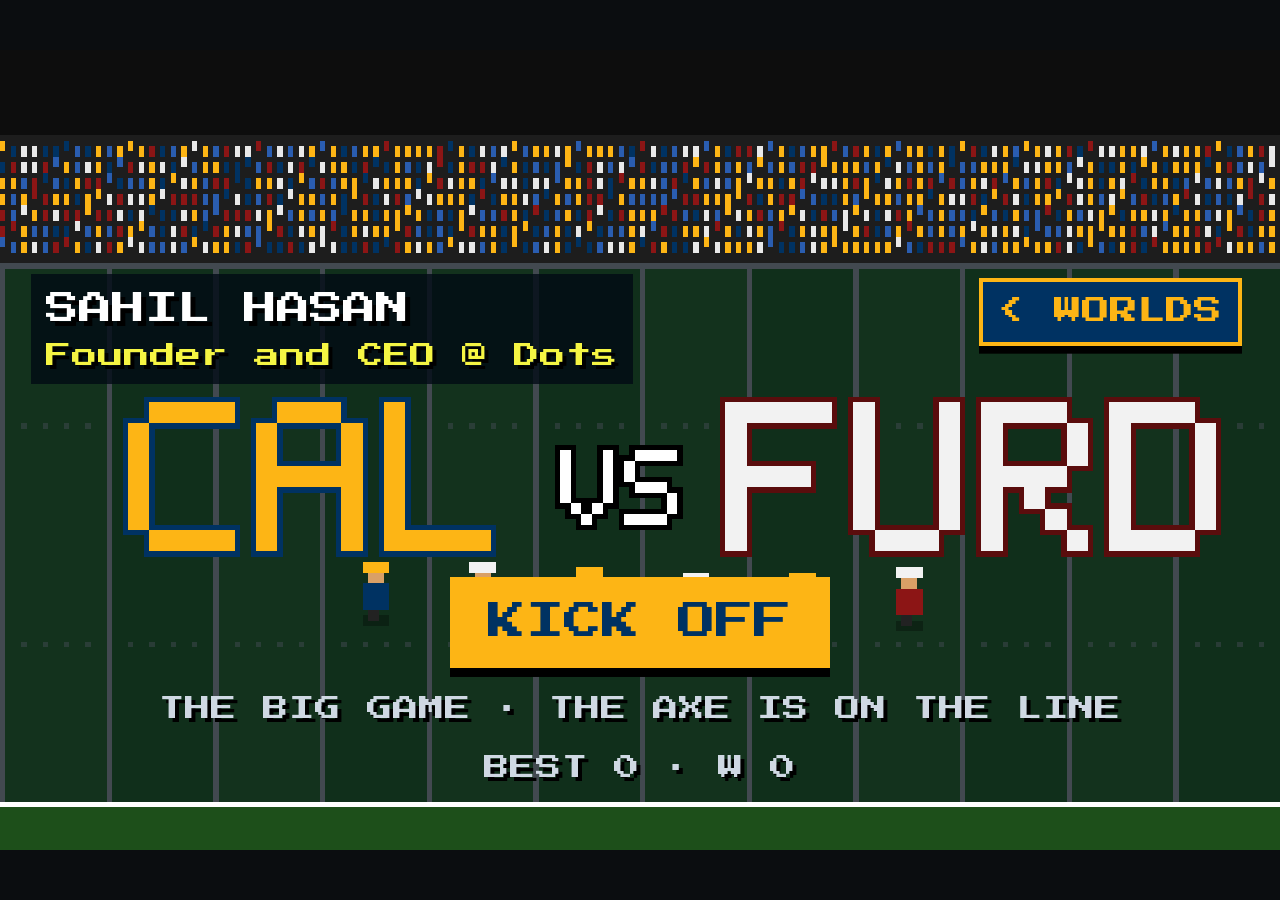
==== cal/index.html @ 3b35bf2f "Cal vs Furd: THE BAND IS ON THE FIELD! Co-Authored-By: Claude Opus 5.5 <noreply@anthropic.com> Claud" ====
<!doctype html>
<html lang="en">
<head>
<meta charset="utf-8">
<meta name="viewport" content="width=device-width,initial-scale=1,viewport-fit=cover">
<title>Cal vs Furd · Sahil Hasan</title>
<meta name="description" content="Cal vs Furd: a four-quarter Big Game with Cal players from 2015 to 2018. By Sahil Hasan, Founder and CEO @ Dots.">
<meta name="theme-color" content="#0b0d10">
<link rel="icon" href="../img/favicon.ico">
<link rel="preconnect" href="https://fonts.googleapis.com">
<link rel="preconnect" href="https://fonts.gstatic.com" crossorigin>
<link rel="stylesheet" href="https://fonts.googleapis.com/css2?family=Press+Start+2P&display=swap">
<link rel="stylesheet" href="../assets/base.css">
<style>
/* ---------- 67 · Cal vs Furd ---------- */
.s67{font-family:'Press Start 2P',ui-monospace,monospace;color:#fff;touch-action:none;cursor:pointer;--tb:#003262;--tf:#FDB515;--rd:#8C1515}
.s67 [hidden]{display:none!important}
.s67 button{font-family:inherit}
.s67 a:focus-visible,.s67 button:focus-visible{outline:.5cqw solid #FDB515!important;outline-offset:.2cqw!important}
.s67 .c67-bug{position:absolute;left:2.5%;right:2.5%;top:2.4%;display:flex;font-size:2.3cqw;line-height:1.4;box-shadow:0 .6cqw 0 rgba(0,0,0,.45);pointer-events:none}
.s67 .c67-bug>div{padding:1cqw 1cqw;white-space:nowrap;display:flex;align-items:center;gap:.8cqw}
.s67 .c67-bug .cal{background:var(--tb);color:var(--tf)}
.s67 .c67-bug .fur{background:var(--rd);color:#fff}
.s67 .c67-bug .clk{background:#000;color:#f5f543}
.s67 .c67-bug .dd{background:#f2f2f2;color:#111;flex:1;justify-content:center;min-width:0;overflow:hidden;font-size:1.75cqw;padding-left:.4cqw!important;padding-right:.4cqw!important}
.s67 .c67-bug .dd.hot{background:#ff5c4d;color:#fff;animation:s67-blink .5s steps(2) 4}
.s67 .c67-bug .mo{background:#000;gap:.35cqw}
.s67 .c67-bug .mo i{display:block;width:1.1cqw;height:1.5cqw;background:#333}
.s67 .c67-bug .mo i.on{background:var(--tf)}
.s67 .c67-bug .mo.fire i.on{background:#ff8a2a;box-shadow:0 0 .8cqw #ffb347}
.s67 .c67-bug .pop{animation:s67-pop .6s ease-out}
@keyframes s67-pop{30%{transform:scale(1.25)}}
@keyframes s67-blink{50%{opacity:.4}}
.s67 .c67-sheet{position:absolute;top:28%;bottom:7%;width:35%;display:grid;grid-template-columns:1fr 1fr;grid-template-rows:auto 1fr 1fr;gap:1cqw;cursor:default}
.s67 .c67-sheet.r{right:1.5%}
.s67 .c67-sheet.l{left:1.5%}
.s67 .c67-hd{grid-column:1/-1;font-size:2.2cqw;line-height:1.5;padding:.6cqw 1cqw;text-align:center;box-shadow:0 .5cqw 0 #000}
.s67 .c67-hd small{display:block;font-size:2cqw;line-height:1.4;opacity:.85}
.s67 .c67-sheet .c67-hd{display:flex;align-items:center;justify-content:space-between;gap:1cqw;text-align:left}
.s67 .c67-sheet .c67-hd span{white-space:nowrap}
.s67 .c67-shuf{font-size:1.6cqw;line-height:1.2;color:var(--tb);background:var(--tf);border:0;padding:.8cqw 1cqw;cursor:pointer;box-shadow:0 .4cqw 0 #000}
.s67 .c67-hd.d .c67-shuf{color:#5a0d0d;background:#f2f2f2}
.s67 .c67-hd.o{background:var(--tb);color:var(--tf)}
.s67 .c67-hd.d{background:var(--rd);color:#fff}
.s67 .c67-pc{display:grid;grid-template-rows:1fr auto auto;justify-items:center;align-items:center;gap:.5cqw;background:rgba(0,26,51,.94);border:.45cqw solid #24507e;color:#fff;padding:.7cqw;cursor:pointer;box-shadow:0 .6cqw 0 #000;min-height:0;min-width:0;transition:transform .1s,border-color .1s}
.s67 .c67-pc:hover,.s67 .c67-pc:focus-visible{border-color:var(--tf);transform:translateY(-.5cqw)}
.s67 .c67-pc canvas{height:100%;max-height:8cqw;max-width:100%;aspect-ratio:40/26;image-rendering:pixelated;display:block;min-height:0}
.s67 .c67-pc b{font-weight:400;font-size:2.5cqw;line-height:1.2}
.s67 .c67-pc.run b{color:var(--tf)}
.s67 .c67-pc.pass b{color:#9fd3ff}
.s67 .c67-pc.def b{color:#ffb4ab}
.s67 .c67-ban{position:absolute;left:0;right:0;top:24%;text-align:center;pointer-events:none;display:grid;gap:1.2cqw;justify-items:center}
.s67 .c67-vs{display:flex;align-items:center;gap:1.6cqw;font-size:2.4cqw}
.s67 .c67-chip{display:inline-flex;align-items:center;gap:1cqw;line-height:1;padding:.7cqw 1.2cqw .7cqw .7cqw;box-shadow:0 .6cqw 0 #000}
.s67 .c67-chip canvas{width:10cqw;height:6.5cqw;image-rendering:pixelated;display:block}
.s67 .c67-chip.c{background:var(--tb);color:var(--tf)}
.s67 .c67-chip.f{background:var(--rd);color:#fff}
.s67 .c67-ban strong{font-weight:400;font-size:6.2cqw;line-height:1.25;color:var(--tf);text-shadow:.6cqw .6cqw 0 var(--tb),1.2cqw 1.2cqw 0 #000}
.s67 .c67-ban strong.bad{color:#ff6b5e;text-shadow:.6cqw .6cqw 0 #3a0000,1.2cqw 1.2cqw 0 #000}
.s67 .c67-ban strong.meh{color:#fff;text-shadow:.6cqw .6cqw 0 #333,1.2cqw 1.2cqw 0 #000}
.s67 .c67-ban small{font-size:2.3cqw;line-height:1.7;color:#fff;text-shadow:.35cqw .35cqw 0 #000}
.s67 .c67-ban.big strong{font-size:7cqw;animation:s67-zoom .45s cubic-bezier(.2,1.6,.4,1) both}
@keyframes s67-zoom{from{transform:scale(.3);opacity:0}}
.s67 .c67-cue{position:absolute;left:0;right:0;bottom:8.5%;text-align:center;pointer-events:none}
.s67 .c67-cue span{display:inline-block;font-size:2.6cqw;line-height:1.4;color:var(--tf);background:rgba(0,0,0,.72);padding:.7cqw 1.4cqw;animation:s67-pulse .5s steps(2) infinite}
@keyframes s67-pulse{50%{opacity:.45}}
.s67 .c67-tick{position:absolute;left:0;right:0;bottom:0;height:5.4%;display:flex;align-items:center;gap:1.2cqw;padding:0 1.6cqw;background:#000;font-size:2cqw;line-height:1;color:#f5f543;white-space:nowrap;overflow:hidden;pointer-events:none}
.s67 .c67-tick b{font-weight:400;color:#fff;background:var(--tb);padding:.35cqw .7cqw}
.s67 .c67-tick b.f{background:var(--rd)}
.s67 .c67-rpl{position:absolute;right:2.5%;bottom:8.5%;font-size:2.2cqw;line-height:1.3;color:#fff;background:#c0392b;border:0;padding:1.1cqw 1.5cqw;box-shadow:0 .6cqw 0 #000;cursor:pointer}
.s67 .c67-sel{position:absolute;inset:0;cursor:default}
.s67 .c67-who{position:absolute;left:2.4cqw;top:28%;line-height:1.6;background:rgba(0,10,20,.78);padding:.6cqw 1.2cqw}
.s67 .c67-who b{display:block;font-weight:400;font-size:2.6cqw;text-shadow:.4cqw .4cqw 0 #000}
.s67 .c67-who span{font-size:2cqw;color:#f5f543;text-shadow:.3cqw .3cqw 0 #000}
.s67 .c67-wld{position:absolute;right:3cqw;top:28.5%;font-size:2.2cqw;line-height:1.4;color:var(--tf);background:var(--tb);border:0;outline:.35cqw solid var(--tf);outline-offset:-.35cqw;padding:1.1cqw 1.5cqw;box-shadow:0 .6cqw 0 #000;cursor:pointer}
.s67 .c67-mid{position:absolute;left:0;right:0;bottom:8%;display:grid;justify-items:center;gap:1.8cqw}
.s67 .c67-go{font-size:3cqw;line-height:1.3;color:var(--tb);background:var(--tf);border:0;padding:1.6cqw 3cqw;cursor:pointer;box-shadow:0 .7cqw 0 #000}
.s67 .c67-mid small{font-size:2cqw;color:#cfd8e3;text-shadow:.3cqw .3cqw 0 #000}
.s67 .c67-end{position:absolute;inset:0;display:grid;place-items:end center;padding-bottom:2.2cqw;background:linear-gradient(rgba(0,10,20,0) 0,rgba(0,10,20,0) 26%,rgba(0,10,20,.8) 32%);cursor:default}
.s67 .c67-box{width:88%;background:#001a33;border:.5cqw solid var(--tf);box-shadow:1cqw 1cqw 0 #000;padding:1.8cqw 2.2cqw;text-align:center;display:grid;gap:1cqw}
.s67 .c67-top{display:flex;align-items:center;justify-content:center;gap:2.4cqw}
.s67 .c67-res{font-size:5.4cqw;line-height:1.1;color:var(--tf);text-shadow:.5cqw .5cqw 0 #000}
.s67 .c67-res.l{color:#ff6b5e}
.s67 .c67-box h3{margin:0;font-weight:400;font-size:3.4cqw;line-height:1.3;color:#fff;text-shadow:.5cqw .5cqw 0 #000}
.s67 .c67-bx{border-collapse:collapse;margin:0 auto;font-size:2cqw;line-height:1.4}
.s67 .c67-bx th{font-weight:400;color:#9fb3c8;padding:0 1.2cqw}
.s67 .c67-bx td{padding:0 1.2cqw;color:#fff;font-variant-numeric:tabular-nums}
.s67 .c67-bx td:first-child{color:var(--tf);text-align:left}
.s67 .c67-bx tr:last-child td:first-child{color:#ff9b90}
.s67 .c67-dr{display:flex;flex-wrap:wrap;gap:.8cqw;justify-content:center;align-items:center;font-size:2cqw;line-height:1}
.s67 .c67-dr span{color:#9fb3c8;margin-right:.6cqw}
.s67 .c67-dr i{font-style:normal;background:#2a3b4f;color:#fff;padding:.6cqw .8cqw}
.s67 .c67-dr i.td{background:var(--tf);color:var(--tb)}
.s67 .c67-dr i.to{background:#8C1515}
.s67 .c67-box p{margin:0;font-size:2cqw;line-height:1.6;color:#ddd}
.s67 .c67-box p em{font-style:normal;color:var(--tf)}
.s67 .c67-btns{display:flex;gap:1.3cqw;justify-content:center;flex-wrap:wrap}
.s67 .c67-btns button,.s67 .c67-btns a{font-size:1.9cqw;color:var(--tb);background:var(--tf);border:0;padding:1.1cqw 1.4cqw;cursor:pointer;box-shadow:0 .6cqw 0 #000;text-decoration:none}
.s67 .c67-btns .li{background:#0a66c2;color:#fff}
.s67 .c67-btns .alt{background:#f2f2f2;color:#111}
@container (max-width:520px){.s67 .c67-bug{font-size:2.45cqw}.s67 .c67-bug .dd{font-size:1.65cqw}.s67 .c67-pc b{font-size:2.7cqw}.s67 .c67-hd{font-size:2.4cqw}.s67 .c67-tick{font-size:2.1cqw}}
@media (prefers-reduced-motion:reduce){.s67 .c67-ban.big strong,.s67 .c67-cue span,.s67 .c67-bug .dd.hot{animation:none}.s67 .c67-pc{transition:none}}
.s67 .c67-ch{position:absolute;right:1.5%;top:28%;width:35%;display:grid;gap:1cqw;cursor:default}
.s67 .c67-ch .c67-hd{margin-bottom:.4cqw}
.s67 .c67-ch button{font-size:2.3cqw;line-height:1.3;color:#fff;background:rgba(0,26,51,.94);border:.45cqw solid #24507e;padding:1.5cqw 1.2cqw;cursor:pointer;box-shadow:0 .6cqw 0 #000;display:flex;justify-content:space-between;align-items:center;gap:1cqw;text-align:left}
.s67 .c67-ch button:hover,.s67 .c67-ch button:focus-visible{border-color:var(--tf)}
.s67 .c67-ch button small{font-size:1.7cqw;color:#9fd3ff;white-space:nowrap}
.s67 .c67-pc small{font-size:1.5cqw;line-height:1.2;color:#cfd8e3}
.s67 .c67-dr i.fg{background:#2a6b3a}
.s67 .c67-box p.axe{font-size:2.3cqw;color:var(--tf)}
.s67 .c67-sr{position:absolute;width:1px;height:1px;overflow:hidden;clip:rect(0 0 0 0);white-space:nowrap}
</style>
</head>
<body>
<main class="stage">
  <div class="screen s67" id="c67-scr" tabindex="0" aria-label="Cal versus Furd, the Big Game. You and the Furd each pick a play in secret, then it runs on the field. Juke, throw, jump the route or mash for a sack. Trail late and the last kickoff becomes The Play.">
    <h1 class="c67-sr">Cal vs Furd, by Sahil Hasan</h1>
    <canvas class="px" width="240" height="150"></canvas>
    <div class="c67-bug" id="c67-bug" hidden><div class="cal" id="c67-cal">CAL 0</div><div class="fur" id="c67-fur">FURD 0</div><div class="clk" id="c67-clk">Q1 1:30</div><div class="dd" id="c67-dd">1ST &amp; 10</div><div class="mo" id="c67-mo"><i></i><i></i><i></i><i></i><i></i></div></div>
    <div class="c67-sheet r" id="c67-sheet" hidden><div class="c67-hd o" id="c67-hd">CAL BALL</div></div>
    <div class="c67-ch" id="c67-ch" hidden></div>
    <div class="c67-ban" id="c67-ban" hidden></div>
    <div class="c67-cue" id="c67-cue" hidden><span id="c67-cuet">TAP!</span></div>
    <button type="button" class="c67-rpl" id="c67-rpl" hidden>REPLAY</button>
    <div class="c67-tick" id="c67-tick" hidden></div>
    <div class="c67-sel" id="c67-sel">
      <div class="c67-who"><b>SAHIL HASAN</b><span>Founder and CEO @ Dots</span></div>
      <button type="button" class="c67-wld" id="c67-wld">&lt; WORLDS</button>
      <div class="c67-mid"><button type="button" class="c67-go" id="c67-go">KICK OFF</button><small>THE BIG GAME &middot; THE AXE IS ON THE LINE</small><small>BEST <span id="c67-sb">0</span> &middot; W <span id="c67-sw">0</span><span id="c67-p82s"></span></small></div>
    </div>
    <div class="c67-end" id="c67-end" hidden></div>
  </div>
</main>
<p class="rotate-hint">Turn your phone sideways for a bigger view</p>
<script src="../assets/shared.js"></script>
<script>
(()=>{
  const el=document.getElementById('c67-scr');if(!el)return;markVisited('cal');
  const c=el.querySelector('canvas.px'),x=c.getContext('2d'),$=id=>document.getElementById('c67-'+id);
  const W=240,H=150,FT=40,FB=141,MID=90,WW=480,GL=40,GR=440,MIDX=240,R=Math.random,ORD=['1ST','2ND','3RD','4TH'];
  const cl=(v,a,b)=>Math.max(a,Math.min(b,v));
  const bugEl=$('bug'),chEl=$('ch'),sheet=$('sheet'),hd=$('hd'),ban=$('ban'),cue=$('cue'),cuet=$('cuet'),selEl=$('sel'),endEl=$('end'),ddEl=$('dd'),moEl=$('mo'),tickEl=$('tick'),rplB=$('rpl');
  const CAL=['#003262','#FDB515'],FUR=['#8C1515','#f2f2f2'];
  const GLY={A:['.###.','#...#','#...#','#####','#...#','#...#','#...#'],B:['####.','#...#','#...#','####.','#...#','#...#','####.'],C:['.####','#....','#....','#....','#....','#....','.####'],
    D:['####.','#...#','#...#','#...#','#...#','#...#','####.'],E:['#####','#....','#....','####.','#....','#....','#####'],F:['#####','#....','#....','####.','#....','#....','#....'],
    G:['.####','#....','#....','#.###','#...#','#...#','.###.'],L:['#....','#....','#....','#....','#....','#....','#####'],N:['#...#','##..#','#.#.#','#..##','#...#','#...#','#...#'],
    O:['.###.','#...#','#...#','#...#','#...#','#...#','.###.'],P:['####.','#...#','#...#','####.','#....','#....','#....'],R:['####.','#...#','#...#','####.','#.#..','#..#.','#...#'],
    S:['.####','#....','#....','.###.','....#','....#','####.'],T:['#####','..#..','..#..','..#..','..#..','..#..','..#..'],U:['#...#','#...#','#...#','#...#','#...#','#...#','.###.'],
    V:['#...#','#...#','#...#','#...#','#...#','.#.#.','..#..'],Y:['#...#','#...#','.#.#.','..#..','..#..','..#..','..#..'],I:['#####','..#..','..#..','..#..','..#..','..#..','#####'],X:['#...#','#...#','.#.#.','..#..','.#.#.','#...#','#...#'],H:['#...#','#...#','#...#','#####','#...#','#...#','#...#'],
    W:['#...#','#...#','#...#','#.#.#','#.#.#','##.##','#...#'],M:['#...#','##.##','#.#.#','#.#.#','#...#','#...#','#...#'],K:['#...#','#..#.','#.#..','##...','#.#..','#..#.','#...#'],
    J:['..###','...#.','...#.','...#.','...#.','#..#.','.##..'],Q:['.###.','#...#','#...#','#...#','#.#.#','#..#.','.##.#'],Z:['#####','....#','...#.','..#..','.#...','#....','#####'],
    '.':['.','.','.','.','.','.','#'],'!':['..#..','..#..','..#..','..#..','..#..','.....','..#..'],'?':['.###.','#...#','....#','...#.','..#..','.....','..#..'],' ':['...','...','...','...','...','...','...']};
  function word(ctx,str,cx,cy,s,fill,out,vert){const n=str.length,gw=5*s,gh=7*s,gap=s;const tw=vert?gw:n*gw+(n-1)*gap,th=vert?n*gh+(n-1)*gap*2:gh,x0=Math.round(cx-tw/2),y0=Math.round(cy-th/2);
    const each=fn=>{for(let k=0;k<n;k++){const g=GLY[str[k]];if(!g||str[k]===' ')continue;const ox=vert?x0:x0+k*(gw+gap),oy=vert?y0+k*(gh+gap*2):y0;for(let r=0;r<7;r++)for(let q=0;q<5;q++)if(g[r][q]==='#')fn(ox+q*s,oy+r*s)}};
    if(out){ctx.fillStyle=out;each((a,b)=>ctx.fillRect(a-1,b-1,s+2,s+2))}ctx.fillStyle=fill;each((a,b)=>ctx.fillRect(a,b,s,s))}
  /* ---------- playbook ---------- */
  const OFF=[{n:'DIVE',f:'DIVE',run:1,ln:[[6,13,34,13]]},{n:'TOSS',f:'TOSS',run:1,ln:[[6,15,14,22],[14,22,34,22]]},{n:'DRAW',f:'DRAW',run:1,ln:[[6,13,2,13],[2,13,12,12],[12,12,32,10]]},
    {n:'SLANT',f:'SLANT',run:0,ln:[[8,4,13,4],[13,4,28,11],[8,22,13,22],[13,22,28,15]]},{n:'MESH',f:'MESH',run:0,ln:[[8,4,14,6],[14,6,28,19],[8,20,14,18],[14,18,28,7]]},
    {n:'BOMB',f:'PA BOMB',run:0,ln:[[8,4,38,4],[8,22,24,22],[24,22,38,14]]}];
  const DEF=[{n:'BOX',xs:[[12,9],[12,13],[12,17],[15,11],[15,15]],ln:[]},{n:'EDGE',xs:[[12,3],[12,13],[12,23]],ln:[[11,3,7,8],[11,23,7,18]]},
    {n:'ZONE',xs:[[22,6],[22,20],[32,13]],bx:[[18,2,9,8],[18,16,9,8],[28,8,9,10]],ln:[]},{n:'BLITZ',xs:[[13,7],[13,19],[17,13]],ln:[[12,8,6,12],[12,18,6,14],[16,13,7,13]]},
    {n:'MAN',xs:[[11,4],[11,22],[16,10],[16,16]],ln:[[10,4,8,4],[10,22,8,22]]},{n:'SPY',xs:[[17,13],[31,13]],bx:[[14,10,6,6]],ln:[[16,13,10,13]]}];
  /* offense play (row) vs defense call (col): +1 the play beats it, -1 the call reads it */
  const MX=[[-1,1,0,0,1,0],[1,-1,0,-1,0,1],[-1,0,1,1,0,-1],[1,0,-1,1,0,0],[0,1,-1,0,1,0],[1,0,0,-1,-1,-1]];
  function card(cv,p,col,bg,def){const q=cv.getContext('2d');q.fillStyle=bg;q.fillRect(0,0,40,26);q.fillStyle='rgba(255,255,255,.3)';for(let j=0;j<26;j+=2)q.fillRect(9,j,1,1);
    const px=(a,b,k)=>{q.fillStyle=k;q.fillRect(a,b,1,1)};const ln=(a,b,c2,d,k)=>{const n=Math.max(Math.abs(c2-a),Math.abs(d-b))||1;for(let i=0;i<=n;i++)px(Math.round(a+(c2-a)*i/n),Math.round(b+(d-b)*i/n),k)};
    [[6,13],[6,4],[6,22]].forEach(([a,b])=>{q.fillStyle=def?'rgba(255,255,255,.55)':'#fff';q.fillRect(a-1,b-1,3,3);q.fillStyle=bg;q.fillRect(a,b,1,1)});
    (p.bx||[]).forEach(([a,b,w,h])=>{q.strokeStyle=col;q.lineWidth=1;q.strokeRect(a+.5,b+.5,w,h)});
    (p.xs||[]).forEach(([a,b])=>{px(a-1,b-1,col);px(a+1,b-1,col);px(a,b,col);px(a-1,b+1,col);px(a+1,b+1,col)});
    const L=p.ln||[];L.forEach(([a,b,c2,d])=>{ln(a,b,c2,d,col);if(L.some(([e,f])=>e===c2&&f===d))return;const dx=Math.sign(c2-a),dy=Math.sign(d-b);
      if(dx&&!dy){px(c2-dx,d-1,col);px(c2-dx,d+1,col)}else if(!dx){px(c2-1,d-dy,col);px(c2+1,d-dy,col)}else{px(c2-dx,d,col);px(c2,d-dy,col)}})}
  /* ---------- units ---------- */
  const RT={cal:{QB:78,RB:80,WR:84,TE:74,OL:74,DL:74,LB:76,CB:75,S:77},fur:{QB:83,RB:82,WR:84,TE:80,OL:83,DL:79,LB:77,CB:79,S:76}};
  /* Cal players from 2015 to 2018: name and rating */
  const LEG={o:{QB:['GOFF',84],RB:['LAIRD',82],X:['HANSEN',85],Z:['LAWLER',83]},d:{L1:['WEAVER',84],L2:['KUNASZYK',82],S:['DAVIS',82],C1:['BYNUM',82]}};
  const FEAT_O=['LAIRD','LAIRD','LAIRD','HANSEN','LAWLER','GOFF'],FEAT_D=['WEAVER','KUNASZYK','DAVIS','KUNASZYK','BYNUM','WEAVER'];
  const SPD={QB:33,RB:43,WR:46,TE:37,OL:24,DL:29,LB:39,CB:45,S:42};
  const OKEYS=['QB','RB','LT','C','RT','TE','X','Z'],DKEYS=['D1','D2','D3','L1','L2','C1','C2','S'];
  const OROLE={QB:'QB',RB:'RB',LT:'OL',C:'OL',RT:'OL',TE:'TE',X:'WR',Z:'WR'},DROLE={D1:'DL',D2:'DL',D3:'DL',L1:'LB',L2:'LB',C1:'CB',C2:'CB',S:'S'};
  /* ---------- card stunts ---------- */
  function txtGrid(s){const rows=Array.from({length:7},()=>[]);[...s].forEach((ch,i)=>{const g=GLY[ch];g.forEach((row,r)=>{for(const q of row)rows[r].push(q==='#'?1:0);if(i<s.length-1)rows[r].push(0)})});return rows}
  function hcat(a,b,gap){const h=Math.max(a.length,b.length),pa=(h-a.length)>>1,pb=(h-b.length)>>1,wa=a[0].length,wb=b[0].length,out=[];
    for(let r=0;r<h;r++){out.push([...(a[r-pa]||Array(wa).fill(0)),...Array(gap).fill(0),...(b[r-pb]||Array(wb).fill(0))])}return out}
  const BEAR=['##........##','###......###','.##########.','############','###.####.###','############','####wwww####','###ww..ww###','.##wwwwww##.','..########..','....####....'].map(r=>[...r].map(ch=>ch==='#'?1:ch==='w'?2:0));
  /* the oski.tv wordmark: white OSKI, gold TV, a lean and the navy speed slice */
  const OSKITV=['..wwww...wwwww.ww..ww.ww.gggggg.gg..gg','.wwwwww.wwwwww.ww.ww..ww.gggggg.gg..gg','.ww..ww.ww.....wwww...ww...gg...gg..gg','.ww..ww.wwwww..www....ww...gg...gg..gg','......................................','ww..ww..wwwww.www....ww...gg...gg..gg.','ww..ww.....ww.wwww...ww...gg....gggg..','wwwwww.wwwwww.ww.ww..ww...gg....gggg..','.wwww..wwwww..ww..ww.ww...gg.....gg...'].map(r=>[...r].map(ch=>ch==='w'?1:ch==='g'?2:0));
  const DOTSG=(()=>{const n=11,s=4,cv=document.createElement('canvas');cv.width=cv.height=n*s;const q=cv.getContext('2d');q.scale(n*s/190,n*s/188);q.fill(MARKP);
    const d=q.getImageData(0,0,n*s,n*s).data,g=[];for(let r=0;r<n;r++){g.push([]);for(let k=0;k<n;k++){let a=0;for(let yy=0;yy<s;yy++)for(let xx=0;xx<s;xx++)a+=d[((r*s+yy)*n*s+(k*s+xx))*4+3];g[r].push(a/(s*s)>100?1:0)}}return g})();
  const SN=88,SX0=(W-SN*2)>>1,SY0=18;
  let stuntS=null,dotsUsed=false,lastIdle='',idleT=0,idleNext=5+R()*3;
  function stunt(kind){let g=null,fn=null,pal={bg:'#003262',c1:'#FDB515',c2:'#ffffff'},dur=3.4;
    if(kind==='BEAR')g=hcat(BEAR,txtGrid('CAL'),3);
    else if(kind==='DOTS'){g=DOTSG;pal={bg:'#212121',c1:Y,c2:Y}}
    else if(kind==='BAND'){const tg=txtGrid('THE BAND IS ON THE FIELD!'),tw=tg[0].length;dur=6.6;fn=(r,k,T)=>{const gj=k-Math.floor(SN-(T-.3)*42),gi=r-2;return gi>=0&&gi<7&&gj>=0&&gj<tw&&tg[gi][gj]?'#FDB515':'#003262'}}
    else if(kind==='OSKI.TV'){g=OSKITV;pal={bg:'#0c1626',c1:'#ffffff',c2:'#FDB515'}}
    else if(kind==='WAVE'){dur=4.4;fn=(r,k,T)=>{const wp=(T-.25)/(dur-.9)*(SN+20)-10,dd=k-wp+Math.abs(r-5)*.6;return Math.abs(dd)<2.6?(Math.abs(dd)<1.2?'#ffffff':'#FDB515'):'#003262'}}
    else if(kind==='CHECK'){dur=4;fn=(r,k,T)=>{const d=Math.hypot((k-SN/2)/2,r-5),v=((k>>1)+(r>>1)+Math.floor(d*.55-T*4))&1;return v?'#FDB515':'#003262'}}
    else g=txtGrid(kind);
    stuntS={g,fn,pal,t:0,dur};idleT=0}
  function drawStunt(dt){const s=stuntS;if(!s)return;s.t+=dt;const T=s.t,dur=s.dur;if(T>dur+.9){stuntS=null;return}
    const g=s.g,gh=g?g.length:0,gw=g?g[0].length:0,ox=(SN-gw)>>1,oy=(11-gh)>>1;
    for(let r=0;r<11;r++)for(let k=0;k<SN;k++){const ts=k*.011+r*.008,te=dur-.75+k*.006+r*.004;if(T<ts||T>te+.12)continue;
      let col;if(s.fn)col=s.fn(r,k,T);else{const gi=r-oy,gj=k-ox,v=(gi>=0&&gi<gh&&gj>=0&&gj<gw)?g[gi][gj]:0;col=v===1?s.pal.c1:v===2?s.pal.c2:s.pal.bg}
      let hh=2;if(T<ts+.12)hh=Math.abs(1-2*(T-ts)/.12)*2;else if(T>te)hh=Math.abs(1-2*(T-te)/.12)*2;
      x.fillStyle=(T<ts+.06||T>te+.06)?'#f2f2f2':col;x.fillRect(SX0+k*2,SY0+r*2+(2-hh)/2,2,Math.max(.5,hh))}}
  /* idle stunts: the student section keeps busy when nobody is touching anything */
  const IDLE=[['CAL',3],['GO BEARS',3],['GEAUX BEARS',2],['BEAR',2],['WAVE',2],['CHECK',2],['FIAT LUX',1.5],['OSKI.TV',2],['DOTS',.35]];
  function idleStunt(){const tot=IDLE.reduce((a,b)=>a+b[1],0);let k='CAL';for(let n=0;n<6;n++){let r=R()*tot;for(const[nm,w]of IDLE){r-=w;if(r<=0){k=nm;break}}if(k!==lastIdle)break}lastIdle=k;stunt(k)}
  /* ---------- stadium ---------- */
  let crowd=[];(()=>{const r=rng(73),cc=['#003262','#FDB515','#FDB515','#e9e9e9','#8C1515','#2a5db0'];for(let i=0;i<WW;i+=2)for(let j=0;j<7;j++)crowd.push([i,18+j*3,cc[(r()*cc.length)|0]])})();
  function guy(px,py,col,ball,t,run,down){px=Math.round(px);py=Math.round(py);if(px<-6||px>W+6)return;x.fillStyle='rgba(0,0,0,.3)';x.fillRect(px-2,py+3,5,2);
    if(down){x.fillStyle=col[0];x.fillRect(px-3,py,6,3);x.fillStyle=col[1];x.fillRect(px+3,py,2,2);return}
    const f=run&&(((t*8)|0)%2);x.fillStyle='#222';x.fillRect(px-2+(f?1:0),py+2,1,2);x.fillRect(px+1-(f?1:0),py+2,1,2);
    x.fillStyle=col[0];x.fillRect(px-2,py-3,5,5);x.fillStyle='#d9a066';x.fillRect(px-1,py-6,3,3);x.fillStyle=col[1];x.fillRect(px-2,py-7,5,2);if(ball){x.fillStyle='#8a4b1f';x.fillRect(px+2,py-2,2,2)}}
  const wx=yd=>GL+yd*4;
  function field(t,dt){x.fillStyle='#0d0d0d';x.fillRect(0,0,W,H);x.fillStyle='#1d1d1d';x.fillRect(0,16,W,FT-16);
    const off=cam*.6;for(let i=0;i<crowd.length;i++){const[cx,cy,cc]=crowd[i],sx=cx-off;if(sx<-2||sx>W)continue;const j=party>0?(((t*12+i)|0)%2?-2:0):(!RM&&((t*4.5+i)%6<1)?-1:0);x.fillStyle=cc;x.fillRect(sx|0,cy+j,1,2)}
    drawStunt(dt);
    for(let i=0;i<20;i++){const sx=GL+i*20-cam;if(sx>W||sx+20<0)continue;x.fillStyle=i%2?'#3f9b34':'#48a83c';x.fillRect(sx,FT,20,FB-FT)}
    let sx=-cam;if(sx+40>0){x.fillStyle='#003262';x.fillRect(sx,FT,40,FB-FT);word(x,'CAL',sx+20,(FT+FB)/2,2,'#FDB515','#001a33',true)}
    sx=GR-cam;if(sx<W){x.fillStyle='#8C1515';x.fillRect(sx,FT,40,FB-FT);word(x,'FURD',sx+20,(FT+FB)/2,2,'#f2f2f2','#3a0808',true)}
    for(const gx of [GL-37,GR+37]){const s3=(gx-cam)|0;if(s3<-2||s3>W+2)continue;x.fillStyle='#f5f543';x.fillRect(s3,MID-9,1,19);x.fillRect(s3-1,MID-10,3,2);x.fillRect(s3-1,MID+8,3,2)}
    if(G&&G.poss==='cal'&&G.los>=80){x.fillStyle=`rgba(253,181,21,${.1+.06*Math.sin(t*5)})`;const a=wx(80)-cam;x.fillRect(a,FT,GR-cam-a,FB-FT)}
    x.fillStyle='#fff';for(let k=0;k<=20;k++){const s2=GL+k*20-cam;if(s2>=-1&&s2<=W)x.fillRect(s2|0,FT,1,FB-FT)}x.fillRect(0,FT,W,1);x.fillRect(0,FB,W,1);
    for(let k=1;k<100;k++){if(k%5===0)continue;const s2=GL+k*4-cam;if(s2<0||s2>W)continue;x.fillStyle='rgba(255,255,255,.5)';x.fillRect(s2|0,FT+30,1,1);x.fillRect(s2|0,FB-30,1,1)}
    const mx=MIDX-cam;if(mode!=='splash'&&!(S&&S.ph==='half')&&mx>-45&&mx<W+45)word(x,'CAL',mx,(FT+FB)/2,3,'#FDB515','#003262');x.fillStyle='#1d4f1a';x.fillRect(0,FB+1,W,H-FB)}
  const fmt=s=>`${Math.floor(Math.max(0,s)/60)}:${String(Math.max(0,Math.floor(s%60))).padStart(2,'0')}`;
  const yardText=y=>{y=Math.round(y);return y===50?'50':y<50?'CAL '+Math.max(1,y):'FURD '+Math.max(1,100-y)};
  let best=+store.get('shasan.cal.best',0)||0,wins=+store.get('shasan.cal.w',0)||0;$('sb').textContent=best;$('sw').textContent=wins;
  const toWorlds=()=>{location.href='../'};
  let mode='splash',G=null,S=null,cam=MIDX-W*.5,conf=[],party=0,shake=0;
  /* ---------- sim helpers ---------- */
  const X=u=>S.L+u*S.dir,U=p=>(p.x-S.L)*S.dir,dist=(a,b)=>Math.hypot(a.x-b.x,a.y-b.y);
  const holder=()=>S.ball.st==='held'?S.ball.h:null;
  const fire=()=>G&&G.mo>=5;
  function moveTo(o,tx,ty,sp,dt){if(dt<=0)return;const dx=tx-o.x,dy=ty-o.y,d=Math.hypot(dx,dy);if(d<.01)return;const s=Math.min(d,sp*dt);o.x+=dx/d*s;o.y+=dy/d*s;o.vx=dx/d*s/dt;o.vy=dy/d*s/dt}
  function ev(k,p){S.ev.push({k,p});if(p&&p.nm&&(k==='catch'||k==='laird'||k==='strip'))S.np={o:p,t:0}}
  function mk(side,team,k,u,v){const role=side==='o'?OROLE[k]:DROLE[k],lg=team==='cal'?LEG[side][k]:null,r=(lg?lg[1]:RT[team][role])+(team==='fur'&&G?Math.min(12,Math.max(0,G.cal-G.fur)*.8):0);return{side,team,k,role,nm:lg?lg[0]:null,x:X(u),y:v,fx:X(u),fy:v,rat:r,spd:SPD[role]*(.82+r/420),vx:0,vy:0,down:0,miss:0,eng:null,rec:0,ri:0,brk:0,burst:0,stum:0,hold:0,jk:0,tr:[],tg:null}}
  function oForm(p){const f={QB:[-8,MID],RB:[-16,MID],LT:[-2,MID-8],C:[-2,MID],RT:[-2,MID+8],TE:[-2,MID+16],X:[-2,FT+12],Z:[-2,FB-12]};
    if(p===0)f.RB=[-18,MID];if(p===1)f.RB=[-14,MID+9];if(p===2)f.RB=[-9,MID-12];if(p===3){f.X=[-2,FT+20];f.Z=[-2,FB-20]}if(p===4)f.TE=[-2,MID+30];if(p===5){f.RB=[-20,MID];f.X=[-2,FT+8]}return f}
  function dForm(c,xv,zv){const b={D1:[3,MID-8],D2:[3,MID],D3:[3,MID+8],L1:[15,MID-11],L2:[15,MID+11],C1:[11,xv],C2:[11,zv],S:[42,MID]};
    if(c===0)Object.assign(b,{L1:[8,MID-6],L2:[8,MID+6],C1:[10,xv],C2:[10,zv],S:[22,MID+4]});
    if(c===1)Object.assign(b,{D1:[3,MID-15],D3:[3,MID+17],L1:[14,MID-7],L2:[14,MID+7],C1:[8,xv],C2:[8,zv],S:[40,MID]});
    if(c===2)Object.assign(b,{L1:[17,MID-13],L2:[17,MID+13],C1:[22,xv+4],C2:[22,zv-4],S:[48,MID]});
    if(c===3)Object.assign(b,{D1:[3,MID-11],D3:[3,MID+11],L1:[5,MID-4],L2:[5,MID+4],C1:[5,xv],C2:[5,zv],S:[30,MID]});
    if(c===4)Object.assign(b,{L1:[12,MID-10],L2:[12,MID+12],C1:[4,xv],C2:[4,zv],S:[44,MID]});
    if(c===5)Object.assign(b,{L1:[12,MID],L2:[18,MID+10],C1:[15,xv],C2:[15,zv],S:[50,MID]});return b}
  function dJob(c,k){const deepT=[50,FT+20],deepB=[50,FB-20],deepM=[56,MID];
    if(k[0]==='D')return c===1&&k!=='D2'?{j:'contain'}:{j:'rush'};
    if(k==='C1')return c===2||c===5?{j:'zone',z:deepT}:{j:'man',t:'X'};
    if(k==='C2')return c===2||c===5?{j:'zone',z:deepB}:{j:'man',t:'Z'};
    if(k==='S')return c===0?{j:'fill',t:'TE'}:c===3?{j:'man',t:'TE'}:{j:'zone',z:deepM};
    if(c===0||c===1)return{j:'fill',t:k==='L1'?'RB':'TE'};if(c===2)return{j:'zone',z:k==='L1'?[18,MID-16]:[18,MID+16]};if(c===3)return{j:'rush'};
    if(c===4)return{j:'man',t:k==='L1'?'TE':'RB'};return k==='L1'?{j:'spy'}:{j:'zone',z:[18,MID+8]}}
  function routes(p){const xv=S.O.X.y,zv=S.O.Z.y,te=S.O.TE.y,r={};
    if(p<=2){r.X='stalk';r.Z='stalk'}
    if(p===3){r.X=[[5,xv],[30,xv+24],[95,xv+46]];r.Z=[[5,zv],[30,zv-24],[95,zv-46]];r.TE=[[4,te+6],[10,FB-16],[36,FB-10]];r.RB=[[-6,MID-16],[4,MID-32],[24,MID-36]]}
    if(p===4){r.X=[[10,xv+2],[18,xv+14],[20,FB-20]];r.TE=[[8,te-4],[14,te-16],[16,FT+18]];r.Z=[[40,zv],[64,zv+6],[110,zv+4]];r.RB=[[-12,MID-20],[-2,MID-38],[18,MID-40]]}
    if(p===5){r.X=[[14,xv],[130,xv+2]];r.Z=[[30,zv],[56,MID+12],[130,MID-6]];r.RB='fake'}return r}
  /* ---------- cards ---------- */
  const pcs=[];
  for(let i=0;i<4;i++){const b=document.createElement('button');b.type='button';b.className='c67-pc';b.innerHTML='<canvas width="40" height="26"></canvas><b></b><small></small>';b.addEventListener('click',()=>pick(i));sheet.appendChild(b);pcs.push(b)}
  function pick4(off){const a=[0,1,2,3,4,5].sort(()=>R()-.5).slice(0,4);if(off){if(!a.some(i=>i<3))a[3]=(R()*3)|0;if(!a.some(i=>i>=3))a[3]=3+((R()*3)|0)}return new Set(a).size<4?pick4(off):a.sort((p,q)=>p-q)}
  function shuffle(){if(mode!=='play'||!S||S.ph!=='call')return;let a,n=0;do{a=pick4(!S.def)}while(a.join()===S.offer.join()&&++n<20);S.offer=a;dealCards();try{pcs[0].focus({preventScroll:true})}catch(_){}}
  sheet.addEventListener('click',e=>{if(e.target.closest('.c67-shuf'))shuffle()});
  function dealCards(){const def=S.def;sheet.className='c67-sheet '+(def?'l':'r');hd.className='c67-hd '+(def?'d':'o');
    hd.innerHTML=`<span>${def?'FURD BALL':'CAL BALL'}</span><button type="button" class="c67-shuf" aria-label="Shuffle plays (S)">SHUFFLE</button>`;
    pcs.forEach((b,i)=>{const idx=S.offer[i],p=def?DEF[idx]:OFF[idx];b.className='c67-pc '+(def?'def':p.run?'run':'pass');b.querySelector('b').textContent=p.n;b.querySelector('small').textContent=def?FEAT_D[idx]:FEAT_O[idx];b.setAttribute('aria-label',`${def?p.n:p.f} (key ${i+1})`);
      card(b.querySelector('canvas'),p,def?'#ffb4ab':p.run?'#FDB515':'#9fd3ff',def?'#3a0d12':'#103a22',def)})}
  /* ---------- hud ---------- */
  function hud(){$('cal').textContent='CAL '+G.cal;$('fur').textContent='FURD '+G.fur;$('clk').textContent='Q'+G.q+' '+fmt(G.clock);
    if(G.conv){ddEl.innerHTML='2-PT TRY';ddEl.classList.remove('hot')}
    else if(G.poss==='cal'){ddEl.innerHTML=`${ORD[Math.min(3,G.down-1)]} &amp; ${G.fd>=100?'GOAL':Math.max(1,Math.round(G.fd-G.los))} &middot; ${yardText(G.los)}`;ddEl.classList.toggle('hot',G.down===4)}
    else{ddEl.innerHTML=`${ORD[Math.min(3,G.fdn-1)]} &amp; ${G.ffd<=0?'GOAL':Math.max(1,Math.round(G.fl-G.ffd))} &middot; ${yardText(G.fl)}`;ddEl.classList.toggle('hot',G.fdn===4)}
    [...moEl.children].forEach((p,i)=>p.classList.toggle('on',i<G.mo));moEl.classList.toggle('fire',G.mo>=5)}
  function pop(id){const n=$(id);n.classList.remove('pop');void n.offsetWidth;n.classList.add('pop')}
  const mom=d=>{G.mo=Math.max(0,Math.min(5,G.mo+d));if(G.mo>=5&&d>0)party=Math.max(party,1.2)};
  function flash(h,s,bad,dur,big){ban.className='c67-ban'+(big?' big':'');ban.innerHTML=`<strong class="${bad===1?'bad':bad===2?'meh':''}">${h}</strong>${s?`<small>${s}</small>`:''}`;ban.hidden=false;
    if(dur){clearTimeout(flash.t);flash.t=setTimeout(()=>{if(mode!=='play'||!S||S.ph!=='dead')ban.hidden=true},dur*1000)}}
  function cueOn(t){if(cuet.textContent!==t)cuet.textContent=t;cue.hidden=false}
  /* ---------- AI ---------- */
  function wpick(w){let s=w.reduce((a,b)=>a+b,0),r=R()*s;for(let i=0;i<w.length;i++){r-=w[i];if(r<=0)return i}return w.length-1}
  function furdGuess(){const w=[1,1,1,1,1,1],tg=G.fd-G.los;
    if(G.down>=3&&tg>=7){w[2]*=1.8;w[4]*=1.6;w[3]*=1.5;w[5]*=1.3;w[0]*=.5}if(tg<=2){w[0]*=2.2;w[1]*=1.6;w[3]*=1.2;w[2]*=.5}if(G.los>=80){w[4]*=1.6;w[2]*=1.4}
    G.hist.slice(-4).forEach(p=>MX[p].forEach((v,j)=>{if(v<0)w[j]*=1.35}));if(G.afterTD!=null){MX[G.afterTD].forEach((v,j)=>{if(v<0)w[j]*=2.2});G.afterTD=null}return wpick(w)}
  function furdPlay(){const w=[1,1,1,1,1,1];G.dhist.slice(-3).forEach(d=>MX.forEach((row,i)=>{if(row[d]>0)w[i]*=1.35;if(row[d]<0)w[i]*=.75}));
    if(G.fdn>=3&&G.fl-G.ffd>=6){w[3]*=1.5;w[4]*=1.5;w[5]*=1.8}if(G.fl<=12){w[0]*=1.4;w[1]*=1.4;w[2]*=1.4;w[5]*=.4}return wpick(w)}
  const tellOf=v=>R()<.7?v:(v+1+((R()*5)|0))%6;
  /* ---------- flow ---------- */
  function newSnap(){const def=G.poss==='fur',ch=(G.conv||G.pend)?null:rollChaos(def);
    S={ph:'call',t:0,def,dir:def?-1:1,L:wx(def?G.fl:G.los),ev:[],fr:[],ring:null,jump:null,mash:0,mashOn:0,ringCD:0,steer:null,pile:null,qbT:0,ball:{st:'held',h:null}};
    if(def){S.play=furdPlay();S.look=tellOf(S.play)}else{S.dfn=furdGuess();S.look=tellOf(S.dfn)}
    const of=oForm(def?S.look:-1);S.O={};S.OA=OKEYS.map(k=>S.O[k]=mk('o',def?'fur':'cal',k,of[k][0],of[k][1]));
    const df=dForm(def?-1:S.look,S.O.X.y,S.O.Z.y);S.D={};S.DA=DKEYS.map(k=>S.D[k]=mk('d',def?'cal':'fur',k,df[k][0],df[k][1]));
    S.ALL=[...S.OA,...S.DA];S.ball.h=S.O.QB;
    S.offer=pick4(!def);dealCards();sheet.hidden=true;chEl.hidden=true;cue.hidden=true;ban.hidden=true;rplB.hidden=true;hud();
    S.after=G.pend||(!def&&G.down===4&&!G.conv?'fourth':'call');G.pend=null;
    if(ch){S.ph='chaos';S.chaos=ch;chaosBanner(ch)}else enter(S.after)}
  function enter(k){S.t=0;if(k!=='call'){S.ph='choice';return showChoice(k)}
    S.ph='call';chEl.hidden=true;sheet.hidden=false;if(!S.def&&G.down===4&&!G.conv)flash('4TH DOWN','',1,1);
    if(el.contains(document.activeElement)&&document.activeElement!==el)try{pcs[0].focus({preventScroll:true})}catch(_){}}
  /* 4th down and extra point decisions */
  function showChoice(k){const togo=Math.max(1,Math.round(G.fd-G.los)),fg=Math.round(117-G.los);let h,o;
    if(k==='conv'){h='TOUCHDOWN<small>EXTRA POINT</small>';o=[['pat','KICK PAT','+1'],['two','GO FOR 2','+2']]}
    else{h=`4TH &amp; ${G.fd>=100?'GOAL':togo}<small>${yardText(G.los)}</small>`;o=[['go','GO FOR IT',''],['punt','PUNT','']];if(fg<=55)o.push(['fg','FIELD GOAL',fg+' YDS'])}
    S.chOpts=o;chEl.innerHTML=`<div class="c67-hd o">${h}</div>`+o.map((q,i)=>`<button type="button" data-i="${i}">${q[1]}<small>${q[2]}</small></button>`).join('');
    chEl.hidden=false;chEl.querySelectorAll('button').forEach(b=>b.addEventListener('click',()=>choose(+b.dataset.i)));
    if(el.contains(document.activeElement)&&document.activeElement!==el)try{chEl.querySelector('button').focus({preventScroll:true})}catch(_){}}
  function choose(i){if(mode!=='play'||!S||S.ph!=='choice'||!S.chOpts[i])return;const id=S.chOpts[i][0];chEl.hidden=true;
    if(id==='go')return enter('call');
    if(id==='two'){G.conv=1;hud();return enter('call')}
    if(id==='punt')return doPunt();
    startKick(id==='pat'?20:Math.round(117-G.los),id==='pat')}
  function doPunt(){const net=36+Math.round(R()*10),spot=Math.min(80,G.los+net);G.clock-=6;endDrive('PUNT');S.ph='x';dead('PUNT',net+' YARDS',2,()=>toFurd(spot))}
  function startKick(dist,pat){S.ph='kick';S.t=0;const h=S.O.QB,k=S.O.RB;h.x=X(-6);h.y=MID;k.x=X(-9);k.y=MID-3;S.kick={dist,pat,t:0,dur:1,a:.12,b:.34,g:null,fly:null};cueOn('TAP TO KICK!')}
  function kickGo(g){const k=S.kick;if(!k||k.g!=null)return;k.g=g;cue.hidden=true;const d=k.dist;
    const p=k.pat?[.4,.92,.99][g]:g===2?(d<=40?.97:d<=50?.9:.78):g===1?cl(1.3-d/55,.25,.85):cl(.45-d/110,.04,.25);
    k.good=R()<p;const kr=S.O.RB;S.ball={st:'kick'};k.fly={k:0,x0:kr.x,y0:kr.y,tx:GR+37,ty:MID+(k.good?(R()-.5)*8:(R()<.5?-1:1)*(13+R()*7))}}
  function kickUpd(dt){const k=S.kick;if(!k)return;k.t+=dt;if(k.g==null){if(k.t>=k.dur)kickGo(0);return}
    const f=k.fly;f.k=Math.min(1,f.k+dt/.9);if(f.k>=1)kickDone()}
  function kickDone(){const k=S.kick;S.kick=null;S.ph='x';const good=k.good;
    if(k.pat){G.untimed=0;if(good){G.cal+=1;pop('cal')}return dead(good?'PAT GOOD':'NO GOOD','',good?0:1,()=>kickFurd())}
    G.clock-=5;endDrive(good?'FG':'MISS');
    if(good){G.cal+=3;pop('cal');celebrate(['#FDB515','#003262']);return dead('FIELD GOAL',k.dist+' YARDS',0,()=>kickFurd(),1)}
    return dead('NO GOOD',k.dist+' YARDS',1,()=>toFurd(cl(G.los,8,92)))}
  function convSetup(){G.los=97;G.fd=100;G.down=1;G.pend='conv';newSnap()}
  /* stadium chaos: one moment per quarter */
  function rollChaos(def){G.snapsQ++;if(G.chaosQ>=G.q||G.snapsQ<3)return null;if(G.clock>40&&R()>.2)return null;
    let pool=['OSKI','TREE','FOG'].filter(k=>!G.used.includes(k));if(!pool.length){G.used=[];pool=['OSKI','TREE','FOG']}
    const k=pool[(R()*pool.length)|0];G.used.push(k);G.chaosQ=G.q;
    if(k==='OSKI'){mom(2);party=Math.max(party,2.6)}
    else if(k==='TREE'){if(def)G.fl=Math.min(99,G.fl+15);else{G.los=Math.min(99,G.los+15);if(G.los>=G.fd){G.down=1;G.fd=Math.min(100,G.los+10)}}}
    else G.fog=1;return k}
  function chaosBanner(k){if(k==='OSKI')flash('OSKI!','THE CROWD IS UP',0,0,1);else if(k==='TREE')flash('THE TREE!','ON THE FIELD &middot; 15 YARDS ON FURD',0,0,1);else flash('FOG ROLLS IN','DEEP BALLS GET HARDER',2,0,1)}
  /* quarters and halftime */
  function quarterEnd(next){chEl.hidden=true;sheet.hidden=true;cue.hidden=true;
    if(G.q>=4){if(G.furdKick&&playOK())return p82Start();return final()}
    G.q++;G.clock=90;G.fog=0;G.snapsQ=0;hud();
    if(G.q===3){if(G.poss==='cal')endDrive('HALF');return halftime()}
    S.ph='x';dead('END OF Q'+(G.q-1),`CAL ${G.cal} &middot; FURD ${G.fur}`,2,next)}
  function halftime(){S.ph='half';S.t=0;S.st2=0;rplB.hidden=true;tickEl.hidden=true;ddEl.innerHTML='HALFTIME';ddEl.classList.remove('hot');flash('HALFTIME',`CAL ${G.cal} &middot; FURD ${G.fur}`,2,0,1);stunt('BEAR');
    const g=txtGrid('CAL'),cols=g[0].length;S.band=[];g.forEach((row,r)=>row.forEach((v,k)=>{if(v){const tx=MIDX+(k-(cols-1)/2)*7;S.band.push({tx,ty:MID-16+r*8.5,x:tx+(R()-.5)*40,y:FB+12,dl:.3+R()*1.2,vx:0,vy:0})}}))}
  function halfUpd(dt){S.band.forEach(m=>{m.vx=0;m.vy=0;if(S.t>m.dl)moveTo(m,m.tx,m.ty,30,dt)});
    if(S.t>4.6&&!S.st2&&S.t<20){S.st2=1;stunt('GO BEARS')}
    if(S.t>9.5){ban.hidden=true;S.band=null;kickFurd()}}
  const playOK=()=>{const d=G.fur-G.cal;return d>=1&&d<=6};
  function calReceives(){if(G.q===4&&G.clock<=45&&playOK())return p82Start();toCal(25)}
  function pick(i){if(mode!=='play'||!S||S.ph!=='call')return;clearTimeout(flash.t);const idx=S.offer[i];sheet.hidden=true;
    if(S.def){S.dfn=idx;G.dhist.push(idx);const df=dForm(idx,S.O.X.y,S.O.Z.y);S.DA.forEach(d=>{d.fx=X(df[d.k][0]);d.fy=df[d.k][1]})}
    else{S.play=idx;G.hist.push(idx);G.plays++;const of=oForm(idx);S.OA.forEach(o=>{o.fx=X(of[o.k][0]);o.fy=of[o.k][1]})}
    S.m=MX[S.play][S.dfn];const good=S.def?S.m<0:S.m>0,bad=S.def?S.m>0:S.m<0;mom(good?1:bad?-1:0);
    const mine=S.def?DEF[S.dfn]:OFF[S.play],theirs=S.def?OFF[S.play]:DEF[S.dfn];
    ban.className='c67-ban';ban.innerHTML=`<div class="c67-vs"><span class="c67-chip c"><canvas width="40" height="26"></canvas>${mine.n}</span>VS<span class="c67-chip f"><canvas width="40" height="26"></canvas>${theirs.n}</span></div><strong class="${bad?'bad':good?'':'meh'}">${S.def?(good?'READ IT!':bad?'BEAT!':'EVEN'):(good?'OPEN!':bad?'READ!':'EVEN')}</strong>`;
    const cv=ban.querySelectorAll('canvas');card(cv[0],mine,S.def?'#ffb4ab':'#FDB515','#001a33',S.def);card(cv[1],theirs,'#ffe2dc','#5a1414',!S.def);
    S.ph='reveal';S.t=0;ban.hidden=false;hud();try{el.focus({preventScroll:true})}catch(_){}}
  function snap(){ban.hidden=true;S.ph='live';S.t=0;const p=S.play,cc=S.dfn,m=S.m;
    S.ball={st:'held',h:S.O.QB};S.handT=p===0?.36:p===1?.2:p===2?.62:null;
    const rt=m===-1?.12:m===0?.32:.55;
    S.DA.forEach(d=>{d.j=null;d.t=null;d.z=null;Object.assign(d,dJob(cc,d.k));d.rt=(d.role==='DL'?rt*.6:rt)+R()*.12;if(p===2&&m!==-1&&d.j==='rush')d.rt=Math.max(d.rt,.62+(m===1?.5:.3));d.bite=p===5&&(d.role==='LB'||d.role==='S')&&(cc<=1||m===1)?1:0});
    const rr=routes(p);S.OA.forEach(o=>{o.job=rr[o.k]||null;o.ri=0;o.tr=[]});S.O.RB.job=rr.RB||(p<=2?'run':'blk');S.O.TE.job=rr.TE||'blk';
    S.DA.forEach(d=>{if(d.j==='man'){const r=S.O[d.t];if(r&&Array.isArray(r.job)&&U(d)-U(r)<7&&m!==1)r.hold=.28}});
    S.hole=pickHole();rplB.hidden=true}
  function pickHole(){const cs=[MID-12,MID-4,MID+4,MID+12];let b=cs[1],bs=1e9;cs.forEach(v=>{let s=R()*.5;S.DA.forEach(d=>{if(d.down>0)return;const du=U(d);if(du<-4||du>16)return;if(Math.abs(d.y-v)<7)s+=d.eng?.3:1});if(s<bs){bs=s;b=v}});return b}
  /* ---------- live sim ---------- */
  function live(dt){const t=S.t,p=S.play,O=S.O,q=O.QB,run=OFF[p].run;
    if(S.pile){S.pile.t+=dt;cueOn('MASH! '+'+'.repeat(Math.min(6,S.pile.n)));if(S.pile.t>.8){const ex=Math.min(2.4,S.pile.n*.35);S.pileCar.down=1;endPlay({tk:1,extra:ex,pile:S.pile.n>=3})}return}
    S.ringCD=Math.max(0,S.ringCD-dt);if(S.steer&&(S.steer.t-=dt)<=0)S.steer=null;
    S.ALL.forEach(o=>{o.vx=0;o.vy=0});
    S.OA.forEach(o=>{if(o.down>0){o.down-=dt;return}if(o.burst>0)o.burst-=dt;if(o.stum>0)o.stum-=dt;if(o.brk>0)o.brk-=dt;if(o.hold>0){o.hold-=dt;return}if(o.eng)return;
      if(S.ball.st==='held'&&S.ball.h===o&&(o!==q||q.scr))return carrierAI(o,dt);
      if(o===q)return qbAI(o,dt);
      if(S.ball.st==='air'&&S.ball.tgt===o)return;
      if(o.k==='RB')return rbAI(o,dt);
      if(Array.isArray(o.job))return routeAI(o,dt);
      return blockAI(o,dt,o.job==='stalk')});
    S.OA.forEach(o=>{if(o.eng)pairUpd(o,dt)});
    S.DA.forEach(d=>dAI(d,dt));
    ballUpd(dt);if(S.ph!=='live')return;
    const qbHas=S.ball.st==='held'&&S.ball.h===q&&!q.scr&&!run;
    if(S.def){const pr=qbHas&&S.DA.some(d=>!d.eng&&d.down<=0&&dist(d,q)<24);if(pr&&!S.ring&&!S.jump){S.mashOn=1;cueOn('MASH! '+'+'.repeat(Math.min(6,S.mash)))}else if(S.mashOn&&!pr){S.mashOn=0;cue.hidden=true}}
    else if(qbHas&&t>.3&&!S.ring)cueOn('TAP A RECEIVER');
    ringsUpd(dt);if(S.ph!=='live')return;
    contacts();if(S.ph!=='live')return;
    const h=holder();if(h&&h.down<=0){if(S.dir>0?h.x>=GR+1:h.x<=GL-1)return endPlay({td:1});if((h!==q||q.scr)&&(h.y<=FT+1.5||h.y>=FB-1.5))return endPlay({oob:1})}
    if(p===1&&!S.sealC&&h===O.RB&&U(h)>4){S.sealC=1;if(O.TE.eng&&Math.abs(h.y-MID)>14)ev('sealed')}
    if(t>8)return endPlay({tk:1});
    S.rt_=(S.rt_||0)+dt;if(S.rt_>=1/30){S.rt_=0;recFrame();S.trk=(S.trk||0)+1;if(S.trk%2===0)S.OA.forEach(o=>{if(Array.isArray(o.job)||holder()===o){o.tr.push([o.x,o.y]);if(o.tr.length>26)o.tr.shift()}})}}
  function qbAI(q,dt){const t=S.t,p=S.play,O=S.O;
    if(!(S.ball.st==='held'&&S.ball.h===q)){moveTo(q,q.x-S.dir*4,q.y,6,dt);return}
    if(OFF[p].run){if(p===2)moveTo(q,X(-15),MID,q.spd*.8,dt);else moveTo(q,X(-10),MID,18,dt);
      if(t>=S.handT){const r=O.RB;if(p===1){S.ball={st:'pitch',x0:q.x,y0:q.y,k:0,dur:.28,tgt:r,tx:r.x+r.vx*.28,ty:r.y+r.vy*.28,t0:t}}
        else if(dist(q,r)<14||t>S.handT+.3){S.ball={st:'held',h:r};S.hole=pickHole();if(r.nm)S.np={o:r,t:0}}}return}
    if(p===5&&t<.45)moveTo(q,X(-10),MID+2,22,dt);else moveTo(q,X(p===5?-20:-17),MID,q.spd*.9,dt);
    if(S.def)furdQB(dt)}
  function rbAI(r,dt){const t=S.t,p=S.play,j=r.job;
    if(p===0)return moveTo(r,X(-5),S.hole,r.spd*.85,dt);
    if(p===1)return moveTo(r,X(-9),MID+26,r.spd,dt);
    if(p===2)return moveTo(r,X(-10),MID-12,r.spd*.5,dt);
    if(Array.isArray(j))return routeAI(r,dt);
    if(j==='fake'&&t<.5)return moveTo(r,X(-3),MID+3,r.spd*.8,dt);
    return blockAI(r,dt,0)}
  function routeAI(o,dt){const wp=o.job,sp=o.spd*(o.team==='cal'&&fire()?1.08:1)*(o.nm==='LAWLER'&&G.los>=75?1.12:1);
    if(o.ri<wp.length){const[u,v]=wp[o.ri],tx=X(u),ty=cl(v,FT+4,FB-4);moveTo(o,tx,ty,sp,dt);if(Math.hypot(tx-o.x,ty-o.y)<2){o.ri++;if(o.ri<wp.length)o.brk=.24}}
    else moveTo(o,o.x+S.dir*30,o.y,sp,dt)}
  function pickBlk(b,pass,weak){if(weak){const cb=b.k==='X'?S.D.C1:S.D.C2;return cb.down>0||(cb.eng&&cb.eng!==b)?null:cb}
    let best=null,bs=1e9;S.DA.forEach(d=>{if(d.down>0||(d.eng&&d.eng!==b))return;const du=U(d)-U(b),dv=Math.abs(d.y-b.y);if(du>(pass?24:20)||du<-12||dv>(b.role==='OL'?16:24))return;
      let s=dv+Math.max(0,du)*.6;if(d.j==='rush'||d.j==='contain')s-=5;if(b.k==='TE'&&S.play===1)s=(MID+40-d.y)*.5+Math.max(0,du);if(s<bs){bs=s;best=d}});return best}
  function blockAI(b,dt,weak){if(b.rec>0)b.rec-=dt;const pass=!OFF[S.play].run;b.weak=weak;
    if(!b.tg||b.tg.down>0||(b.tg.eng&&b.tg.eng!==b)||dist(b,b.tg)>60)b.tg=pickBlk(b,pass,weak);
    const tg=b.tg,q=S.O.QB;if(!tg){if(pass)moveTo(b,X(-5),b.y,b.spd*.5,dt);else moveTo(b,b.x+S.dir*20,b.y,b.spd*.7,dt);return}
    let tx,ty;if(pass&&!weak){tx=tg.x+(q.x-tg.x)*.3;ty=tg.y+(q.y-tg.y)*.3}else{tx=tg.x-S.dir*2;ty=tg.y}
    moveTo(b,tx,ty,b.spd*1.15,dt);if(b.rec<=0&&!tg.eng&&tg.down<=0&&dist(b,tg)<5){b.eng=tg;tg.eng=b}}
  function pairUpd(b,dt){const d=b.eng;if(!d||d.down>0){b.eng=null;if(d&&d.eng===b)d.eng=null;return}
    const h=holder(),run=OFF[S.play].run;
    if(h&&h!==S.O.QB&&U(h)>U(b)+6){b.eng=null;d.eng=null;b.rec=.3;d.miss=.3;return}
    const pw=(b.rat-d.rat)/100+S.m*.07+(b.team==='cal'&&fire()?.08:0)-(d.team==='cal'&&fire()?.08:0);
    const push=run&&S.t>.15?(4+12*pw):-(5-14*pw);b.x+=S.dir*push*dt;d.x=b.x+S.dir*3.2;
    const tg=h||S.O.QB;if(tg){const ly=Math.sign(tg.y-d.y)*Math.min(Math.abs(tg.y-d.y),5*dt);d.y+=ly;b.y+=(d.y-b.y)*Math.min(1,dt*8)}
    const rate=cl(.09-pw*.6,.02,.5)*(S.m===-1?1.8:S.m===1?.5:1)*(b.weak?3:1)*(S.t>2.6?2.5:1)*(d.team==='cal'?1+.06*Math.min(4,S.mash):1);
    if(R()<rate*dt){b.eng=null;d.eng=null;b.rec=.7;d.burst=.35;ev('shed',d)}}
  function dAI(d,dt){if(d.down>0){d.down-=dt;return}if(d.miss>0)d.miss-=dt;if(d.eng)return;
    let sp=d.spd*(d.nm==='WEAVER'?1.1:d.nm==='DAVIS'?1.06:1);if(d.burst>0){d.burst-=dt;sp*=1.2}if(d.team==='cal'){if(fire())sp*=1.08;if((d.j==='rush'||d.j==='contain')&&S.mash)sp*=1+.03*Math.min(4,S.mash)}
    const t=S.t,q=S.O.QB,h=holder(),b=S.ball;
    if(S.jump&&S.jump.d===d&&S.jump.g>0)return;
    if(b.st==='air'&&b.tgt){const cov=d.j!=='rush'&&d.j!=='contain';if(t-b.t0>(cov?(d.j==='man'?.08:.26):.4))return moveTo(d,b.tx,b.ty,sp*(cov?1.04:.6),dt)}
    if(b.st==='pitch'&&t>=d.rt)return pursue(d,b.tgt,sp,dt);
    const runNow=h&&(h!==q||q.scr);
    if(d.bite&&t>.3&&t<.9&&!runNow){if(d.role==='S'&&!S.bitE){S.bitE=1;ev('bit',d)}return moveTo(d,X(2),d.y,sp*.75,dt)}
    if(runNow&&(t>=d.rt||U(h)>1))return pursue(d,h,sp,dt);
    switch(d.j){
      case 'rush':return S.play===2&&h&&h!==q?moveTo(d,q.x-S.dir*6,q.y+(d.y<q.y?-6:6),sp,dt):moveTo(d,q.x,q.y,sp,dt);
      case 'contain':{const s=d.k==='D1'?-1:1;if(U(d)>-6)return moveTo(d,X(-8),MID+s*24,sp,dt);return moveTo(d,q.x,q.y,sp,dt)}
      case 'fill':{if(t<d.rt||OFF[S.play].run)return moveTo(d,X(3),d.y,sp*.6,dt);const r=S.O[d.t];if(r&&Array.isArray(r.job))return manCov(d,r,sp,dt);return moveTo(d,X(16),d.y,sp*.7,dt)}
      case 'man':{const r=S.O[d.t];if(r&&Array.isArray(r.job))return manCov(d,r,sp,dt);return moveTo(d,X(6),d.y,sp*.4,dt)}
      case 'zone':return zoneCov(d,sp,dt);
      case 'spy':return moveTo(d,q.x+S.dir*20,q.y,sp*.85,dt)}}
  function manCov(d,r,sp,dt){const m=S.m,cu=m===-1?2.5:m===0?4.5:7;if(r.brk>0&&m!==-1)sp*=.6;moveTo(d,r.x+S.dir*cu,r.y+(r.y<MID?2:-2),sp,dt)}
  function zoneCov(d,sp,dt){const[zu,zv]=d.z;let tx=X(zu),ty=zv,bd=30,rr=null;S.OA.forEach(o=>{if(!Array.isArray(o.job))return;const dd=Math.hypot(o.x-tx,o.y-ty);if(dd<bd){bd=dd;rr=o}});
    if(rr){tx=X(Math.max(U(rr)+5,zu*.6));ty=(zv+rr.y*2)/3}moveTo(d,tx,ty,sp*.92,dt)}
  function pursue(d,h,sp,dt){const dd=dist(d,h),ld=Math.min(.7,dd/Math.max(sp,10));moveTo(d,h.x+h.vx*ld,h.y+h.vy*ld,sp,dt)}
  function carrierAI(cr,dt){const sp=cr.spd*(cr.burst>0?1.25:1)*(cr.stum>0?.55:1)*(cr.team==='cal'&&fire()?1.1:1),u=U(cr);let tv=cr.y;
    if(cr.k==='RB'&&OFF[S.play].run&&u<2)tv=S.play===1?MID+28:S.hole;
    else{let rep=0;S.DA.forEach(d=>{if(d.down>0||d.eng)return;const du=U(d)-u,dv=d.y-cr.y;if(du<-4||du>34||Math.abs(dv)>22)return;const w=1/(1+Math.max(0,du)*.12);rep-=Math.sign(dv||(R()-.5))*w*(22-Math.abs(dv))*.7});
      tv=cr.y+cl(rep,-24,24);tv=cl(tv,FT+8,FB-8)}
    if(S.steer&&cr.team==='cal')tv=S.steer.v;
    moveTo(cr,cr.x+S.dir*18,cl(tv,FT+4,FB-4),sp,dt)}
  /* ---------- passing ---------- */
  const elig=()=>S.OA.filter(o=>Array.isArray(o.job)&&o.down<=0);
  function sep(r){let m=99;S.DA.forEach(d=>{if(d.down>0||d.eng)return;m=Math.min(m,dist(d,r))});return m}
  function bestOpen(){let b=null,bs=-1;elig().forEach(r=>{if(r.ri<1)return;const s=sep(r);if(s>bs){bs=s;b=r}});return b}
  function throwTo(r){const q=S.O.QB,d=dist(q,r),tf=.12+d/170;let lx=r.x+r.vx*tf,ly=r.y+r.vy*tf;
    const pres=S.DA.some(e=>!e.eng&&e.down<=0&&dist(e,q)<10);let jit=(100-q.rat)*.05+(pres?4:0);if(q.nm==='GOFF'&&d>50)jit*=.35;if(G.fog&&d>50)jit+=4;lx+=(R()-.5)*2*jit;ly=cl(ly+(R()-.5)*2*jit,FT+3,FB-3);
    S.ball={st:'air',x0:q.x,y0:q.y,tx:lx,ty:ly,k:0,dur:tf,tgt:r,t0:S.t};cue.hidden=true;S.mashOn=0;ev('throw',r);
    if(S.def){let bd=18,bdd=null;S.DA.forEach(e=>{if(e.down>0||e.eng)return;const dd=Math.hypot(e.x-lx,e.y-ly);if(dd<bd){bd=dd;bdd=e}});const by=S.D.C1;if(by&&by.nm==='BYNUM'&&by.down<=0&&!by.eng&&Math.hypot(by.x-lx,by.y-ly)<26)bdd=by;
      if(bdd){const bn=bdd.nm==='BYNUM';S.jump={t:0,dur:tf,a:bn?.04:.08,b:bn?.3:.2,g:null,d:bdd};cueOn(bn?'BYNUM! JUMP IT!':'JUMP IT!');if(bn)S.np={o:bdd,t:0}}}}
  function throwAway(){endPlay({inc:1,txt:'thrown away'})}
  function furdQB(dt){const q=S.O.QB,t=S.t;S.qbT-=dt;const dropT=S.play===5?.95:.5;if(t<dropT||S.qbT>0)return;S.qbT=.12;
    const pres=S.DA.some(d=>!d.eng&&d.down<=0&&dist(d,q)<14);const es=elig().filter(r=>r.ri>=1).map(r=>({r,s:sep(r)})).sort((a,b)=>b.s-a.s);const need=pres?4.5:7,b=es[0];
    if(b&&b.s>=need){if(S.play===5){const deep=es.find(e=>U(e.r)>40&&e.s>=need-2);return throwTo((deep||b).r)}return throwTo(b.r)}
    if(t>2.3||pres&&R()<.45){if(b&&b.s>3.5)throwTo(b.r);else throwAway()}}
  function ballUpd(dt){const b=S.ball;if(b.st==='pitch'){b.k=Math.min(1,b.k+dt/b.dur);if(b.k>=1){S.ball={st:'held',h:b.tgt};if(b.tgt.nm)S.np={o:b.tgt,t:0}}return}
    if(b.st!=='air')return;b.k=Math.min(1,b.k+dt/b.dur);const r=b.tgt;if(r.down<=0)moveTo(r,b.tx,b.ty,r.spd*1.05,dt);
    if(S.jump){S.jump.t+=dt;if(S.jump.g>0){const jd=S.jump.d;moveTo(jd,b.tx,b.ty,jd.spd*1.45,dt)}}
    if(b.k>=1)arrive()}
  function arrive(){const b=S.ball,r=b.tgt,lp={x:b.tx,y:b.ty},rd=dist(r,lp);let bd=1e9,bdd=null;S.DA.forEach(e=>{if(e.down>0||e.eng)return;const dd=dist(e,lp);if(dd<bd){bd=dd;bdd=e}});
    if(S.jump){const j=S.jump,jd=dist(j.d,lp);S.jump=null;cue.hidden=true;
      if(j.g===2&&jd<8){j.d.x=lp.x;j.d.y=lp.y;return endPlay({int:1,by:j.d,txt:'jumped the route'})}
      if(j.g>=1&&jd<11&&R()<(j.g===2?.6:.35))return endPlay({inc:1,txt:'broken up'})}
    if(rd>8){if(bd<5&&R()<.45)return endPlay({int:1,by:bdd});return endPlay({inc:1,txt:U(lp)>U(r)?'overthrown':'short'})}
    const sure=r.nm==='HANSEN'||(r.nm==='LAWLER'&&G.los>=75);
    if(bd<3.6&&bd<rd){if(R()<(sure?.12:.3)+(bdd.rat-r.rat)*.01)return endPlay({int:1,by:bdd});if(!sure||R()<.4)return endPlay({inc:1,txt:'broken up'})}
    if(bd<7&&R()>(sure?.75:.52)+(r.rat-bdd.rat)*.015)return endPlay({inc:1,txt:'broken up'});
    if(!sure&&R()>.95)return endPlay({inc:1,txt:'dropped'});
    if(sure&&bd<7)ev('sure',r);
    r.x=lp.x;r.y=lp.y;S.ball={st:'held',h:r};S.catchR=r;ev('catch',r)}
  /* ---------- contact, rings ---------- */
  function contacts(){const h=holder();if(!h||h.down>0)return;const q=S.O.QB,pocket=h===q&&!q.scr;
    for(const d of S.DA){if(d.down>0||d.eng||d.miss>0)continue;if(S.play===2&&d.j==='rush'&&S.t<d.rt&&!pocket)continue;const dd=dist(d,h);
      if(S.ring&&S.ring.d===d){if(dd<4.6){const a=Math.atan2(d.y-h.y,d.x-h.x);d.x=h.x+Math.cos(a)*4.6;d.y=h.y+Math.sin(a)*4.6}continue}
      if(dd<3.6)return contact(d,h,pocket)}}
  function contact(d,h,pocket){
    if(pocket){h.down=1;if(!OFF[S.play].run){const strip=(h.team==='fur'&&S.mash>=6&&R()<.4)||(d.nm==='KUNASZYK'&&R()<.25)||R()<.03;return endPlay({sack:1,fum:strip,by:d})}return endPlay({tk:1,by:d})}
    if(h.nm==='LAIRD'&&!G.laird&&U(h)>1){G.laird=1;d.down=.6;d.miss=1;h.burst=.3;ev('laird',h);return}
    const gang=S.DA.filter(e=>e!==d&&e.down<=0&&!e.eng&&dist(e,h)<9).length;const p=cl((h.team==='cal'?.82:.62)+(d.rat-h.rat)*.012+gang*.1+(d.nm==='WEAVER'?.15:0),.45,.95);if(R()<p)return tackled(h,d);d.down=.6;d.miss=1;ev(h.team==='cal'?'broken':'missed')}
  function tackled(h,d){if(R()<.015||(d&&d.nm==='KUNASZYK'&&R()<.2))return endPlay({fum:1,spot:h,by:d});
    if(h.team==='cal'){const yd=G.los+U(h)/4,togo=G.fd-yd;if(togo>0&&togo<=2.5){S.pile={t:0,n:0};S.pileCar=h;S.ring=null;cueOn('MASH!');return}}
    h.down=1;endPlay({tk:1,by:d})}
  function judge(r){const f=1-r.t/r.dur;let a=r.a,b=r.b;if(fire()){a-=.06;b+=.08}if(f>=a&&f<=b)return 2;if(f>b&&f<=b+.2||f<a&&f>=a-.1)return 1;return 0}
  function ringsUpd(dt){if(S.ring){const r=S.ring;r.t+=dt;if(r.t>=r.dur)resolveRing(r,null);return}
    if(S.jump||S.pile)return;const h=holder();if(!h||h.down>0)return;const q=S.O.QB;if(h===q&&!q.scr)return;if(S.ringCD>0)return;
    for(const d of S.DA){if(d.down>0||d.eng||d.miss>0||d.jk)continue;const dd=dist(d,h);if(dd>17||dd<5)continue;if(h.team==='fur'&&S.nRing>=1&&R()<.5){d.jk=1;continue}
      const cv=((h.x-d.x)*(d.vx-h.vx)+(h.y-d.y)*(d.vy-h.vy))/dd;if(cv<5)continue;const cal=h.team==='cal';
      S.nRing=(S.nRing||0)+1;S.ring={d,t:0,dur:cl(dd/cv,.45,.85),a:.1,b:.36,kind:cal?'juke':'tackle'};cueOn(cal?'JUKE!':'TACKLE!');return}}
  function resolveRing(r,g){S.ring=null;S.ringCD=.25;cue.hidden=true;const h=holder(),d=r.d;if(!h||h.down>0)return;
    if(r.kind==='juke'){S.ringCD=.45;if(g===2){d.down=.35;d.miss=.55;d.jk=1;h.y=cl(h.y+(h.y<d.y?-6:6),FT+4,FB-4);h.burst=.25;ev('juke');return}
      if(g===1){d.jk=1;if(R()<.4){d.down=.2;d.miss=.4;h.y=cl(h.y+(h.y<d.y?-4:4),FT+4,FB-4);ev('juke');return}}
      if(g===0)h.stum=.35;if(dist(d,h)<9)contact(d,h,false);return}
    if(dist(d,h)>12)return;const p=g===2?.85:g===1?.5:.2;
    if(R()<p){if(g===2&&R()<.15+.03*G.mo+(d.nm==='KUNASZYK'?.2:0))return endPlay({fum:1,spot:h,by:d});h.down=1;return endPlay({tk:1,stop:g?1:0,by:d})}
    d.down=.6;d.miss=1;ev('missed')}
  /* ---------- end of play ---------- */
  function endPlay(res){if(S.ph!=='live')return;cue.hidden=true;S.ring=null;S.jump=null;S.mashOn=0;S.pile=null;
    const h=holder()||S.O.QB;let sx=res.int?(res.by?res.by.x:S.ball.tx):res.inc?S.L:(res.spot||h).x;if(res.td)sx=S.dir>0?GR:GL;
    res.gain=res.inc?0:(sx-S.L)*S.dir/4+(res.extra||0);res.h=res.spot||h;res.catchR=S.catchR;
    res.big=!!(res.td||res.int||res.fum||Math.abs(res.gain)>=15||(res.sack&&S.def));res.ticker=ticker(res);
    if(S.def&&res.by&&res.by.nm)S.np={o:res.by,t:0};recFrame();S.res=res;S.ph='settle';S.t=0}
  function ticker(res){const p=OFF[S.play],n=k=>S.ev.filter(e=>e.k===k).length,h=res.h,g=Math.round(res.gain);let s=p.f;
    if(p.run&&!res.sack){const v=h?h.y:MID,lr=(MID-v)*S.dir;s+=Math.abs(v-MID)<8?' MIDDLE':lr>0?' LEFT':' RIGHT'}
    else if(!p.run&&res.catchR&&!res.inc&&!res.int)s+=' TO '+(res.catchR.nm||(res.catchR.role==='WR'?'WR':res.catchR.k));
    let r;if(res.td)r='TD';else if(res.int)r='PICKED';else if(res.fum)r='FUMBLE';else if(res.sack)r=`SACK ${g}`;else if(res.inc)r=(res.txt||'incomplete').toUpperCase();else r=`${g} YD${Math.abs(g)===1?'':'S'}`;
    if(p.run&&h&&h.nm&&!res.fum&&!res.sack&&!res.inc)r=h.nm+' '+r;
    let tag='';const nj=n('juke'),by=res.by&&res.by.nm?res.by.nm:'';
    if(S.def&&by&&(res.int||res.sack||res.fum))tag=by+(res.int?' PICK':res.sack?' SACK':' FORCED IT');
    else if(n('laird'))tag='LAIRD BROKE A TACKLE';
    else if(n('sure'))tag='CONTESTED CATCH';
    else if(res.sack)tag=res.by&&res.by.role==='LB'?'BLITZ GOT HOME':'DL WON';
    else if(res.int&&res.txt)tag=res.txt.toUpperCase();
    else if(nj)tag=`${nj} JUKE${nj>1?'S':''}`;
    else if(n('broken'))tag='BROKE A TACKLE';
    else if(n('sealed'))tag='SEALED EDGE';
    else if(n('bit')&&!p.run&&g>=10)tag='SAFETY BIT';
    else if(n('missed'))tag='MISSED TACKLE';
    else if(S.def&&by&&res.tk&&g<=2)tag=by+' STOP';
    else if(p.run&&g<=1&&n('shed'))tag='DL WON';
    else if(p.run&&g<=1&&!res.oob)tag='STUFFED';
    else if(res.pile)tag='PUSHED THE PILE';
    else if(res.oob)tag='OUT OF BOUNDS';
    return [s,r,tag].filter(Boolean).join(', ')}
  function recFrame(){const b=S.ball;let bp=null;
    if(b.st==='air'||b.st==='pitch'){const bx=lerp(b.x0,b.tx,b.k),by=lerp(b.y0,b.ty,b.k)-Math.sin(b.k*Math.PI)*Math.min(b.st==='pitch'?6:28,Math.abs(b.tx-b.x0)*.18);bp=[bx,by]}
    S.fr.push({p:S.ALL.map(o=>[o.x,o.y,o.down>0?1:0]),h:b.st==='held'?S.ALL.indexOf(b.h):-1,b:bp});if(S.fr.length>240)S.fr.shift()}
  function setTick(res){tickEl.hidden=false;tickEl.innerHTML=`<b class="${S.def?'f':''}">${S.def?'FURD':'CAL'}</b>${res.ticker}`}
  function settle(){const res=S.res;setTick(res);return S.def?settleDef(res):settleOff(res)}
  function endDrive(r,end){if(G.drv==null)return;G.drives.push({r,y:Math.round((end==null?G.los:end)-G.drv)});G.drv=null}
  function settleOff(res){const bx=G.box;
    if(G.conv){G.conv=0;G.untimed=0;const ok=!res.inc&&!res.int&&!res.fum&&!res.sack&&(res.td||G.los+Math.round(res.gain)>=100);if(ok){G.cal+=2;pop('cal');celebrate(['#FDB515','#003262'])}hud();return dead(ok?'2 POINTS!':'NO GOOD','',ok?0:1,()=>kickFurd(),ok)}
    G.clock-=res.inc?4+R()*2:(G.q%2===0&&G.clock<=35?5:7+R()*3);
    if(res.int||res.fum){if(res.int)bx.fur.pk++;if(res.sack)bx.fur.sk++;mom(-2);endDrive(res.int?'INT':'FUM');const sp=cl(Math.round(G.los+res.gain),8,92);return dead(res.int?'PICKED':'FUMBLE','',1,()=>toFurd(sp),1)}
    if(res.sack)bx.fur.sk++;
    if(res.inc){G.down++;const tx=(res.txt||'incomplete').toUpperCase();if(G.down>4){mom(-1);endDrive('DWN');return dead(tx,'TURNOVER ON DOWNS',1,()=>toFurd(cl(G.los,8,92)))}return dead(tx,'',1,newSnap)}
    let gain=res.td?100-G.los:Math.round(res.gain);gain=Math.max(-15,gain);bx.cal.yd+=gain;
    if(res.td||G.los+gain>=100){G.cal+=6;G.untimed=1;bx.cal.td++;pop('cal');G.afterTD=S.play;mom(1);endDrive('TD',100);celebrate(['#FDB515','#003262','#fff']);stunt(G.tds++%2?'GO BEARS':'BEAR');return dead('TOUCHDOWN',(res.h&&res.h.nm)||'',0,convSetup,1)}
    G.los=Math.max(1,G.los+gain);if(gain>=15)mom(1);const yt=`${gain>=0?'+':''}${gain}`;
    if(G.los>=G.fd){G.down=1;G.fd=Math.min(100,G.los+10);return dead(yt,'1ST DOWN',gain<0?1:0,newSnap,res.big)}
    G.down++;if(G.down>4){mom(-1);endDrive('DWN');return dead(yt,'TURNOVER ON DOWNS',1,()=>toFurd(cl(G.los,8,92)))}
    return dead(yt,res.sack?'SACKED':'',gain<0||res.sack?1:gain<=2?2:0,newSnap,res.big)}
  function settleDef(res){const bx=G.box;G.clock-=res.inc?4+R()*2:6+R()*3;
    if(res.int||res.fum){if(res.int)bx.cal.pk++;if(res.sack)bx.cal.sk++;mom(1);celebrate(['#FDB515','#003262']);stunt('DEFENSE');const sp=cl(Math.round(G.fl-res.gain),5,90);return dead(res.int?'PICKED OFF!':'FUMBLE!','CAL BALL',0,()=>toCal(sp),1)}
    if(res.sack){bx.cal.sk++;if(R()<.5)stunt('DEFENSE')}
    if(res.inc){G.fdn++;return dead((res.txt||'incomplete').toUpperCase(),'',0,furNext)}
    const gain=Math.round(res.gain);bx.fur.yd+=gain;G.fl-=gain;if(gain>=15)mom(-1);
    if(res.td||G.fl<=0){G.fur+=7;G.furdKick=1;bx.fur.td++;pop('fur');mom(-2);return dead('FURD TD','',1,calReceives,res.big)}
    G.fl=Math.min(99,G.fl);if(G.fl<=G.ffd){G.fdn=1;G.ffd=Math.max(0,G.fl-10);return dead(`+${gain}`,'FURD 1ST DOWN',1,furNext,res.big)}
    G.fdn++;return dead(gain<=0?(res.sack?'SACK!':'STOPPED'):`+${gain}`,'',gain>0?1:0,furNext,res.big)}
  function furNext(){if(G.fdn>4){mom(1);stunt('DEFENSE');return dead('TURNOVER ON DOWNS','CAL BALL',0,()=>toCal(cl(Math.round(G.fl),5,95)))}
    if(G.fdn<4)return newSnap();
    const togo=G.fl-G.ffd,fg=Math.round(G.fl+17),need=G.q===4&&G.clock<=60&&G.fur<=G.cal,fgHelps=G.cal-G.fur<=2;
    if(need&&!(fgHelps&&fg<=45))return newSnap();
    if(fg<=50){G.clock-=5;const ok=R()<cl(1.45-fg/50,.25,.97);if(ok){G.fur+=3;G.furdKick=1;pop('fur');return dead('FURD FG',fg+' YARDS',1,calReceives)}
      return dead('FURD MISSES',fg+' YARDS',0,()=>toCal(Math.max(20,Math.round(G.fl+7))))}
    if(togo<=2&&G.fl<=60)return newSnap();
    const net=36+Math.round(R()*10),land=Math.round(G.fl-net);G.clock-=6;stunt('DEFENSE');return dead('FURD PUNT',net+' YARDS',2,()=>toCal(land<=0?20:Math.max(5,land)))}
  function dead(h,s,bad,next,big){S.ph='dead';S.t=0;S.next=next;flash(h,s,bad,0,big);hud();const rp=big&&S.fr&&S.fr.length>20;rplB.hidden=!rp;S.dwait=rp?2.8:1.6}
  function celebrate(cc){party=2.4;if(!RM){shake=.35;for(let i=0;i<70;i++)conf.push({x:R()*W,y:-R()*40,vx:(R()-.5)*30,vy:20+R()*40,c:cc[i%cc.length],l:2.4+R()})}}
  function toFurd(spot){if(G.clock<=0)return quarterEnd(()=>toFurd(spot));G.poss='fur';G.fl=spot;G.fdn=1;G.ffd=Math.max(0,spot-10);newSnap()}
  const kickFurd=()=>toFurd(Math.round(70-R()*8));
  function toCal(at){if(G.clock<=0)return quarterEnd(()=>toCal(at));G.furdKick=0;G.laird=0;G.poss='cal';G.los=at;G.fd=Math.min(100,at+10);G.down=1;G.drv=at;
    if(G.q===4&&G.clock<=35&&!G.fdShown){G.fdShown=1;newSnap();flash('FINAL DRIVE','',0,1.1,1);stunt('GO BEARS');return}newSnap()}
  function startReplay(){if(!S||S.ph!=='dead'||!S.fr.length)return;rplB.hidden=true;ban.hidden=true;S.rp={i:Math.max(0,S.fr.length-80)};S.ph='replay'}
  function final(){mode='over';G.clock=0;hud();ddEl.innerHTML='FINAL';ddEl.classList.remove('hot');sheet.hidden=true;cue.hidden=true;ban.hidden=true;rplB.hidden=true;if(G.poss==='cal')endDrive('END');
    const win=G.cal>G.fur,tie=G.cal===G.fur;if(win){wins++;store.set('shasan.cal.w',wins)}const nb=G.cal>best;if(nb){best=G.cal;store.set('shasan.cal.best',best)}$('sb').textContent=best;$('sw').textContent=wins;
    if(win){celebrate(['#FDB515','#003262','#fff']);stunt(dotsUsed?'GO BEARS':'DOTS');dotsUsed=true}
    const b=G.box,row=(n,o)=>`<tr><td>${n}</td><td>${o.yd}</td><td>${o.td}</td><td>${o.sk}</td><td>${o.pk}</td></tr>`;
    const gp=G.played,pl=gp?`<p>${gp.win?(gp.five?'THE PLAY. ':'RETURN TD. '):'THE PLAY FELL SHORT. '}${p8Pl(gp.lat,'LATERAL')}.</p>`:'';
    const dr=G.drives.map(d=>`<i class="${d.r==='TD'||d.r==='PLAY'?'td':d.r==='FG'?'fg':d.r==='INT'||d.r==='FUM'?'to':''}">${d.r}</i>`).join('');
    endEl.innerHTML=`<div class="c67-box"><div class="c67-top"><div class="c67-res${win||tie?'':' l'}">${win?'W':tie?'T':'L'}</div><h3>CAL ${G.cal} &middot; FURD ${G.fur}</h3></div><p class="axe">${win?'THE AXE STAYS IN BERKELEY':tie?'NOBODY TAKES THE AXE':'THE AXE GOES TO THE FURD'}</p>${pl}<table class="c67-bx"><tr><th></th><th>YDS</th><th>TD</th><th>SACKS</th><th>PICKS</th></tr>${row('CAL',b.cal)}${row('FURD',b.fur)}</table><div class="c67-dr"><span>CAL DRIVES</span>${dr||'<i>-</i>'}</div><p>BEST ${best}${nb&&G.cal>0?' &middot; NEW':''}</p><p><em>SAHIL HASAN</em> &middot; UC BERKELEY &middot; B.S. EECS</p><div class="c67-btns"><button type="button" data-a="again">AGAIN</button><a class="li" href="https://www.linkedin.com/in/sahilhasan" target="_blank" rel="noopener">LINKEDIN</a><button type="button" class="alt" data-a="w">WORLDS</button></div></div>`;endEl.hidden=false;
    wireEnd()}
  function wireEnd(){endEl.querySelectorAll('[data-a]').forEach(bb=>bb.addEventListener('click',()=>{const a=bb.dataset.a;if(a==='again'||a==='go')start();else toWorlds()}))}
  function start(){mode='play';P=null;chEl.hidden=true;moEl.hidden=false;ddEl.classList.remove('hot');selEl.hidden=true;endEl.hidden=true;bugEl.hidden=false;tickEl.hidden=true;
    G={q:1,conv:0,pend:null,untimed:0,furdKick:0,fog:0,snapsQ:0,chaosQ:0,used:[],played:null,cal:0,fur:0,clock:90,poss:'cal',los:25,fd:35,down:1,fl:75,ffd:65,fdn:1,mo:0,plays:0,hist:[],dhist:[],afterTD:null,fdShown:0,box:{cal:{yd:0,td:0,sk:0,pk:0},fur:{yd:0,td:0,sk:0,pk:0}},drives:[],drv:25,tds:0};
    newSnap();stunt('CAL');flash('THE BIG GAME','THE AXE IS ON THE LINE',0,1.8,1);try{pcs[0].focus({preventScroll:true})}catch(_){}}
  function toSplash(){mode='splash';G=null;S=null;P=null;chEl.hidden=true;moEl.hidden=false;p82Tag();selEl.hidden=false;endEl.hidden=true;bugEl.hidden=true;sheet.hidden=true;ban.hidden=true;cue.hidden=true;tickEl.hidden=true;rplB.hidden=true}
  /* ---------- input ---------- */
  function act(pos){if(mode!=='play'||!S)return;
    if(S.ph==='dead'){if(S.t>.4)S.t=99;return}
    if(S.ph==='replay'){S.rp.done=1;return}
    if(S.ph==='chaos'){if(S.t>.6)S.t=99;return}
    if(S.ph==='half'){if(S.t>1.5)S.t=99;return}
    if(S.ph==='kick'){if(S.kick&&S.kick.g==null)kickGo(judge(S.kick));return}
    if(S.ph!=='live')return;
    if(S.pile){S.pile.n++;return}
    if(S.jump&&S.jump.g==null){S.jump.g=judge(S.jump);cue.hidden=true;return}
    if(S.ring)return resolveRing(S.ring,judge(S.ring));
    if(S.mashOn){S.mash++;return}
    const q=S.O.QB,h=holder();if(S.def)return;
    if(h===q&&!q.scr&&!OFF[S.play].run){if(S.t<.3)return;
      if(!pos){const r=bestOpen();if(r)throwTo(r);return}
      if(Math.hypot(pos.x-q.x,pos.y-q.y)<10){q.scr=1;ev('scramble');cue.hidden=true;return}
      let r=null,bd=34;elig().forEach(o=>{const d=Math.hypot(o.x-pos.x,o.y-pos.y);if(d<bd){bd=d;r=o}});if(r)throwTo(r);else throwAway();return}
    if(h&&(h!==q||q.scr)&&pos)S.steer={v:cl(pos.y,FT+4,FB-4),t:.7}}
  /* ---------- loop ---------- */
  function update(dt){if(conf.length){conf.forEach(p=>{p.vy+=40*dt;p.x+=p.vx*dt;p.y+=p.vy*dt;p.l-=dt});conf=conf.filter(p=>p.l>0&&p.y<H+4)}if(party>0)party-=dt;if(shake>0)shake-=dt;
    idleT+=dt;if(idleT>idleNext&&!stuntS){idleStunt();idleNext=6+R()*6}
    if(mode==='p82'){p82Update(dt);return}
    if(mode!=='play'||!S)return;S.t+=dt;if(S.np&&(S.np.t+=dt)>1.4)S.np=null;
    if(S.ph==='reveal'){S.ALL.forEach(o=>moveTo(o,o.fx,o.fy,46,dt));if(S.t>1.15)snap()}
    else if(S.ph==='live')live(dt);
    else if(S.ph==='chaos'){if(S.t>2.4){ban.hidden=true;enter(S.after)}}
    else if(S.ph==='half')halfUpd(dt);
    else if(S.ph==='kick')kickUpd(dt);
    else if(S.ph==='settle'&&S.t>.45){S.ph='x';settle()}
    else if(S.ph==='replay'){S.rp.i+=dt*30*.7;if(S.rp.i>=S.fr.length-1||S.rp.done){S.ph='dead';S.t=Math.max(0,S.dwait-.8)}}
    else if(S.ph==='dead'&&S.t>S.dwait){ban.hidden=true;rplB.hidden=true;const n=S.next;S.next=null;S.ph='x';if(G.clock<=0&&mode==='play'&&!G.untimed)return quarterEnd(n);n&&n()}}
  function ring(wxp,wy,r,col){if(!r)return;const f=Math.max(0,1-r.t/r.dur),sx=wxp-cam;let a=r.a,b=r.b;if(fire()){a-=.06;b+=.08}
    x.lineWidth=Math.max(1,(b-a)*14);x.strokeStyle='rgba(253,181,21,.75)';x.beginPath();x.arc(sx,wy,3+((a+b)/2)*16,0,7);x.stroke();
    x.lineWidth=1;x.strokeStyle=col||'#fff';x.beginPath();x.arc(sx,wy,3+f*16,0,7);x.stroke()}
  function draw(t,dt){if((mode==='p82'||mode==='over')&&P)return drawP82(t,dt);let ct=MIDX-W*.5;
    if(mode!=='splash'&&S){if(S.ph==='replay'){const f=S.fr[Math.min(S.fr.length-1,Math.floor(S.rp.i))];let fx=S.L;if(f.b)fx=f.b[0];else if(f.h>=0)fx=f.p[f.h][0];ct=S.def?fx-140:fx-100}
      else if(S.ph==='half')ct=MIDX-W*.5;
      else if(S.ph==='kick'&&S.kick&&S.kick.fly)ct=lerp(S.kick.fly.x0,S.kick.fly.tx,S.kick.fly.k)-120;
      else if(S.ph==='call'||S.ph==='reveal'||S.ph==='choice'||S.ph==='chaos'||S.ph==='kick')ct=S.def?S.L-160:S.L-80;
      else{const h=holder();let fx=S.lastFx||S.L;if(S.ball.st==='air'||S.ball.st==='pitch')fx=lerp(S.ball.x0,S.ball.tx,S.ball.k);else if(h)fx=h.x;S.lastFx=fx;ct=S.def?fx-140:fx-100}}
    ct=Math.max(0,Math.min(WW-W,ct));cam=mode==='play'?cam+(ct-cam)*.12:ct;
    x.save();if(shake>0)x.translate(Math.round((R()-.5)*3),Math.round((R()-.5)*3));field(t,dt);
    if(mode==='splash'){x.fillStyle='rgba(0,10,20,.74)';x.fillRect(0,FT,W,FB-FT);word(x,'CAL',W/2-62,80,4,'#FDB515','#003262');word(x,'VS',W/2-4,82,2,'#ffffff','#000');word(x,'FURD',W/2+62,80,4,'#f2f2f2','#5a0d0d');
      for(let i=0;i<6;i++){const gx=W/2-50+i*20,gy=104+Math.sin(t*3+i)*1.5;guy(gx,gy,i%2?FUR:CAL,false,t,!RM)}}
    if(mode!=='splash'&&S&&S.OA&&S.ph!=='half'){const lv=S.ph==='live',offC=S.def?FUR:CAL,defC=S.def?CAL:FUR,rp=S.ph==='replay';
      x.fillStyle='#6ab0ff';x.fillRect((S.L-cam)|0,FT,1,FB-FT);if(!S.def&&G.fd<100){x.fillStyle=Y;x.fillRect((wx(G.fd)-cam)|0,FT,1,FB-FT)}
      if(!rp&&S.ph!=='call'&&S.ph!=='reveal'){const tc=S.def?'rgba(255,155,145,.55)':'rgba(253,181,21,.6)';S.OA.forEach(o=>o.tr.forEach(([a,b],i)=>{if(i%2)return;x.fillStyle=tc;x.fillRect((a-cam)|0,(b+2)|0,1,1)}))}
      if(lv)S.OA.forEach(o=>{if(!o.eng)return;const d=o.eng;x.fillStyle=((t*10)|0)%2?'#fff':'#f5f543';x.fillRect(((o.x+d.x)/2-cam)|0,((o.y+d.y)/2-3)|0,1,1)});
      let list;
      if(rp){const f=S.fr[Math.min(S.fr.length-1,Math.floor(S.rp.i))];list=S.ALL.map((o,i)=>({x:f.p[i][0],y:f.p[i][1],dn:f.p[i][2],col:o.side==='o'?offC:defC,ball:f.h===i,mv:!f.p[i][2]}));
        list.sort((a,b)=>a.y-b.y).forEach(p=>guy(p.x-cam,p.y,p.col,p.ball,t,p.mv,p.dn));if(f.b){x.fillStyle='#8a4b1f';x.fillRect((f.b[0]-cam)|0,f.b[1]|0,3,2)}
        x.fillStyle='rgba(0,0,0,.5)';x.fillRect(0,FT,W,4);x.fillRect(0,FB-4,W,4);word(x,'REPLAY',34,FT+12,1,'#fff','#000');if(((t*2)|0)%2){x.fillStyle='#e23';x.fillRect(4,FT+9,5,5)}}
      else{list=S.ALL.map(o=>({x:o.x,y:o.y,dn:o.down>0,col:o.side==='o'?offC:defC,ball:S.ball.st==='held'&&S.ball.h===o,mv:lv&&Math.hypot(o.vx,o.vy)>6}));
        list.sort((a,b)=>a.y-b.y).forEach(p=>guy(p.x-cam,p.y,p.col,p.ball,t,p.mv,p.dn));
        if(S.np){const o=S.np.o;word(x,o.nm,o.x-cam,o.y-16,1,'#FDB515','#000')}}
      if(lv){const q=S.O.QB,b=S.ball;
        if(!S.def&&b.st==='held'&&b.h===q&&!q.scr&&!OFF[S.play].run&&S.t>.3){const bo=bestOpen();elig().forEach(r=>{if(r.ri<1)return;const s=sep(r);if(s<9)return;const p2=((t*6)|0)%2;x.strokeStyle=p2?'#f5f543':'#fff';x.lineWidth=1;x.strokeRect((r.x-cam-6)|0,(r.y-10)|0,12,15);
          if(r===bo){x.fillStyle=Y;const ax=(r.x-cam)|0,ay=(r.y-14)|0;x.fillRect(ax-2,ay,5,1);x.fillRect(ax-1,ay+1,3,1);x.fillRect(ax,ay+2,1,1)}})}
        if(S.ring){const h=holder();if(h)ring(h.x,h.y-2,S.ring,S.ring.kind==='tackle'?'#ff6b5e':'#fff')}
        if(S.jump&&b.st==='air')ring(b.tx,b.ty,S.jump,'#9fd3ff');
        if(S.mashOn){x.strokeStyle=((t*8)|0)%2?'#ff6b5e':'#fff';x.lineWidth=1;x.beginPath();x.arc(q.x-cam,q.y-2,9,0,7);x.stroke()}
        if((b.st==='air'||b.st==='pitch')){const bx=lerp(b.x0,b.tx,b.k)-cam,by=lerp(b.y0,b.ty,b.k)-Math.sin(b.k*Math.PI)*Math.min(b.st==='pitch'?6:28,Math.abs(b.tx-b.x0)*.18);x.fillStyle='rgba(0,0,0,.35)';x.fillRect((lerp(b.x0,b.tx,b.k)-cam)|0,(lerp(b.y0,b.ty,b.k)+3)|0,2,1);x.fillStyle='#8a4b1f';x.fillRect(bx|0,by|0,3,2)}
        if(S.steer){const h=holder();if(h){x.fillStyle=Y;x.fillRect((h.x-cam+S.dir*8)|0,S.steer.v|0,2,1)}}}}
    if(mode==='play'&&S){
      if(S.ph==='half'&&S.band)S.band.slice().sort((a,b)=>a.y-b.y).forEach(m=>{guy(m.x-cam,m.y,CAL,false,t,Math.hypot(m.vx,m.vy)>3,false);x.fillStyle='#fff';x.fillRect(Math.round(m.x-cam),Math.round(m.y)-9,1,2)});
      if(S.ph==='chaos'){const u=Math.min(1,S.t/2.4);if(S.chaos==='OSKI')oski(-10+u*(W+20),FB-9,t);else if(S.chaos==='TREE')tree(W/2+Math.sin(t*5)*26,MID+Math.abs(Math.sin(t*9))*-4,t)}
      if(S.ph==='kick'&&S.kick){const k=S.kick;if(!k.fly)ring(S.O.RB.x,S.O.RB.y-2,k,'#fff');else{const f=k.fly,gx=lerp(f.x0,f.tx,f.k),gy=lerp(f.y0,f.ty,f.k),by=gy-Math.sin(f.k*Math.PI)*26;x.fillStyle='rgba(0,0,0,.35)';x.fillRect((gx-cam)|0,(gy+3)|0,2,1);x.fillStyle='#8a4b1f';x.fillRect((gx-cam)|0,by|0,3,2)}}
      if(G&&G.fog)for(let i=0;i<4;i++){const yy=FT+10+i*24,ox=((t*6+i*53)%(W+80))-40;x.fillStyle='rgba(230,236,242,.2)';x.fillRect(0,yy,W,14);x.fillStyle='rgba(240,244,248,.24)';x.fillRect(ox|0,yy-4,70,22)}}
    conf.forEach(p=>{x.fillStyle=p.c;x.fillRect(p.x|0,p.y|0,1,2)});x.restore()}
  function oski(px,py,t){px=Math.round(px);py=Math.round(py);const f=((t*8)|0)%2;x.fillStyle='rgba(0,0,0,.3)';x.fillRect(px-3,py+4,7,2);
    x.fillStyle='#222';x.fillRect(px-2+f,py+2,2,2);x.fillRect(px+1-f,py+2,2,2);
    x.fillStyle='#003262';x.fillRect(px-3,py-4,7,6);x.fillStyle='#FDB515';x.fillRect(px-1,py-3,3,1);x.fillRect(px-1,py-3,1,3);x.fillRect(px-1,py-1,3,1);
    x.fillStyle='#8a5a2b';x.fillRect(px-3,py-10,7,6);x.fillRect(px-4,py-11,2,2);x.fillRect(px+3,py-11,2,2);
    x.fillStyle='#fff';x.fillRect(px-2,py-9,2,2);x.fillRect(px+1,py-9,2,2);x.fillStyle='#000';x.fillRect(px-1,py-8,1,1);x.fillRect(px+2,py-8,1,1);x.fillRect(px,py-6,1,1)}
  function tree(px,py,t){px=Math.round(px);py=Math.round(py);x.fillStyle='rgba(0,0,0,.3)';x.fillRect(px-4,py+3,9,2);x.fillStyle='#2e7d32';
    for(let r=0;r<12;r++){const w=1+(r>>1);x.fillRect(px-w,py-14+r,w*2+1,1)}x.fillStyle='#8C1515';x.fillRect(px-1,py-2,3,4);
    x.fillStyle='#fff';x.fillRect(px-2,py-9,2,2);x.fillRect(px+1,py-9,2,2);x.fillStyle='#000';x.fillRect(px-1,py-8,1,1);x.fillRect(px+2,py-8,1,1);x.fillStyle='#ff5c4d';x.fillRect(px-1,py-5,3,1)}
  /* ---------- THE PLAY · 1982: kickoff return, five laterals, through the band ---------- */
  let P=null;
  let p82Done=!!store.get('shasan.cal.play1982',false);
  const BAND=['#8C1515','#f2f2f2'],BRASS='#e8c04a',LAT_R=80,SLOT=[[-11,-15],[-11,15],[-20,-28],[-20,28],[-26,0]];
  const p8Pl=(n,w)=>`${n} ${w}${n===1?'':'S'}`;
  function p82Tag(){const s=$('p82s');if(s)s.innerHTML=p82Done?' &middot; THE PLAY DONE':''}
  function p8Go(ph){P.ph=ph;P.t=0}
  function p82Start(){mode='p82';S=null;chEl.hidden=true;selEl.hidden=true;endEl.hidden=true;sheet.hidden=true;tickEl.hidden=true;rplB.hidden=true;cue.hidden=true;ban.hidden=true;
    bugEl.hidden=false;moEl.hidden=true;conf=[];party=0;
    const mk=(team,x0,y0,sp)=>({team,x:x0,y:y0,vx:0,vy:0,sp,down:0,blk:0,bcd:0,stum:0});
    const cal=[mk('cal',wx(42),MID,40)];[[50,MID-30],[50,MID+30],[54,MID-12],[54,MID+12],[46,MID+20]].forEach(([u,v])=>cal.push(mk('cal',wx(u),v,54)));['DAVIS','LAIRD','LAWLER','HANSEN','BYNUM','WEAVER'].forEach((n,i)=>cal[i].nm=n);
    const fur=[];for(let i=0;i<10;i++)fur.push(mk('fur',wx(67+(i%2)*2),FT+8+i*(FB-FT-16)/9,43+R()*5));fur.push(mk('fur',wx(65),MID,34));
    P={ph:'intro',t:0,tt:0,clock:4,lat:0,cal,fur,band:[],tb:null,bandOn:0,c:cal[0],ball:{st:'air',x0:wx(65),y0:MID,tx:wx(42),ty:MID,k:0,dur:1.3},
      wrap:null,steer:null,drag:0,seg:0,nextR:null,txt:[],horn:null,fwd:0,score:G.cal,cueT:0,why:'',won:0,endShown:0,hitT:0};
    cam=cl(wx(54)-W/2,0,WW-W);p82Hud();flash('LAST KICKOFF',`0:04 LEFT &middot; FURD ${G.fur} &middot; CAL ${G.cal}`,0,1.8,1);
    try{el.focus({preventScroll:true})}catch(_){}}
  function p82Hud(){$('cal').textContent='CAL '+P.score;$('fur').textContent='FURD '+G.fur;$('clk').textContent='Q4 0:'+String(Math.ceil(Math.max(0,P.clock))).padStart(2,'0');
    ddEl.innerHTML='LATERALS '+P.lat;ddEl.classList.toggle('hot',!!P.wrap)}
  function p82Update(dt){const p=P;if(!p)return;p.t+=dt;p.tt+=dt;
    p.txt.forEach(o=>{o.t+=dt;o.y-=8*dt});p.txt=p.txt.filter(o=>o.t<1.4);
    if(p.horn){const h=p.horn;if(!h.rest){h.vy+=140*dt;h.x+=h.vx*dt;h.y+=h.vy*dt;h.a+=h.va*dt;if(h.y>h.gy){h.y=h.gy;h.vy*=-.35;h.vx*=.55;h.va*=.5;if(Math.abs(h.vy)<8)h.rest=1}}}
    if(p.ph==='intro'){p8Supp(dt);p8Chase(dt,null);if(p.t>1.1)p8Go('kick');return}
    if(p.ph==='kick'){const b=p.ball;b.k=Math.min(1,b.k+dt/b.dur);p.clock=Math.max(0,p.clock-dt);moveTo(p.c,b.tx,b.ty,30,dt);p8Supp(dt);p8Chase(dt,{x:b.tx,y:b.ty,vx:0,vy:0});
      if(b.k>=1){p.ball={st:'held'};p8Go('run')}p82Hud();return}
    if(p.ph==='run'){p8Run(dt);if(P===p&&p.ph==='run')p82Hud();return}
    if(p.ph==='td'){p8Td(dt);return}
    if(p.ph==='down'){p8Chase(dt,null);if(p.t>1.3&&!p.endShown){p.endShown=1;p82End(false)}}}
  /* Davis fields it, Laird, Lawler, back to Laird, Hansen down the sideline, blind pitch to Davis, through the band */
  const PLAY=[{to:[47,MID-12],r:1,at:[45,MID-30]},{to:[52,MID-34],r:2,at:[51,MID-16]},{to:[56,MID-12],r:1,at:[54,MID-30]},{to:[60,MID-24],r:3,at:[58,MID+6]},{to:[76,MID+26],r:0,at:[73,MID+8]},{to:[112,MID+4],r:-1}];
  function p8Run(dt){const p=P,b=p.ball;p.clock=Math.max(0,p.clock-dt);
    if(b.st==='pitch'){b.k=Math.min(1,b.k+dt/b.dur);if(b.k>=1){p.c=b.to;p.c.x=b.tx;p.c.y=b.ty;p.ball={st:'held'};p.seg++}else moveTo(b.to,b.tx,b.ty,b.to.sp*1.15,dt)}
    const cur=p.ball.st==='held'?p.c:null,sg=PLAY[p.seg];p.nextR=null;
    if(cur&&sg){const tx=wx(sg.to[0]),ty=sg.to[1],d=Math.hypot(tx-cur.x,ty-cur.y);moveTo(cur,tx,ty,50*(cur.stum>0?.6:1),dt);if(cur.stum>0)cur.stum-=dt;
      if(sg.r>=0){const rc=p.cal[sg.r],ax=wx(sg.at[0]),ay=sg.at[1],eta=Math.max(.2,d/50);p.nextR=rc;moveTo(rc,ax,ay,Math.min(85,Math.hypot(ax-rc.x,ay-rc.y)/eta+6),dt);if(d<2)p8Lat(rc)}}
    p8Supp(dt);
    p8Chase(dt,cur||(b.st==='pitch'?{x:b.tx,y:b.ty,vx:0,vy:0}:null));
    if(cur)p.fur.forEach(f=>{const dx=f.x-cur.x,dy=f.y-cur.y,dd=Math.hypot(dx,dy);if(dd>0&&dd<6){f.x=cur.x+dx/dd*6;f.y=cur.y+dy/dd*6}});
    p8BandUpd(dt,cur);
    if(!p.bandOn&&p.lat>=3)p8Band();
    if(!cur)return;
    if(cur.x>=GR){cue.hidden=true;if(!p.bandOn)p8Band();const tb=p.tb;tb.x=Math.max(tb.x,cur.x+12);tb.y=cl(cur.y,FT+6,FB-6);
      p.score=G.cal+6;p82Hud();pop('cal');flash('TOUCHDOWN!','',0,0,1);p8Go('td')}}
  function p8Supp(dt){const p=P,b=p.ball,f=b.st==='pitch'?b.to:p.c;let i=0;
    p.cal.forEach(o=>{if(o===f||o===p.nextR)return;const sl=SLOT[i++%5];if(o.down>0){o.down-=dt;return}if(o.blk>0){o.blk-=dt;return}
      if(p.ph==='run')for(const d of p.fur){if(d.down>0||d.blk>0||d.bcd>0||(p.wrap&&p.wrap.d===d))continue;if(Math.hypot(d.x-o.x,d.y-o.y)<4.5&&Math.hypot(d.x-f.x,d.y-f.y)<30){o.blk=d.blk=.6;d.bcd=1.6;break}}
      if(o.blk>0)return;moveTo(o,f.x+sl[0],cl(f.y+sl[1],FT+5,FB-5),o.sp,dt)})}
  function p8Chase(dt,tg){P.fur.forEach(d=>{if(d.down>0){d.down-=dt;return}if(d.blk>0){d.blk-=dt;return}if(d.bcd>0)d.bcd-=dt;if(P.wrap&&P.wrap.d===d)return;
    let sp=d.sp*(d.stum>0?.5:1);if(d.stum>0)d.stum-=dt;if(!tg)return moveTo(d,d.x-12,d.y,sp*.4,dt);pursue(d,tg,sp,dt)})}
  function p8Band(){const p=P;p.bandOn=1;const mk=(x0,y0,tx,ty)=>({x:x0,y:y0,tx,ty,vx:0,vy:0,sp:14+R()*8,ph:R()*6,flat:0,inst:(R()*3)|0});
    for(let i=0;i<10;i++)p.band.push(mk(GR+6+R()*32,FT+6+R()*(FB-FT-12),wx(76)+R()*(GR+18-wx(76)),FT+8+R()*(FB-FT-16)));
    for(let i=0;i<8;i++){const x0=wx(68)+R()*(GR-wx(68));p.band.push(mk(x0,FT-4,x0+(R()-.5)*20,FT+8+R()*30))}
    for(let i=0;i<8;i++){const x0=wx(68)+R()*(GR-wx(68));p.band.push(mk(x0,FB+4,x0+(R()-.5)*20,FB-8-R()*30))}
    p.tb={x:GR+16,y:MID,vx:0,vy:0,flat:0};p.txt.push({s:'THE BAND!',x:cam+W/2,y:FT+14,t:0,sc:2})}
  function p8Flat(m){if(m.flat)return;m.flat=1;m.x+=R()<.5?-2:2;if(R()<.35)P.txt.push({s:R()<.5?'OOF':'HEY!',x:m.x,y:m.y-12,t:0})}
  function p8BandUpd(dt,cur){const p=P;p.band.forEach(m=>{if(m.flat)return;m.ph+=dt;moveTo(m,m.tx+Math.sin(m.ph*2)*3,m.ty+Math.cos(m.ph*1.7)*2,m.sp,dt);
      if(cur&&cur.down<=0&&Math.hypot(m.x-cur.x,m.y-cur.y)<4.5){p8Flat(m);cur.stum=.25}
      for(const d of p.fur){if(d.down<=0&&Math.hypot(m.x-d.x,m.y-d.y)<4.2){d.stum=.4;if(R()<.3)p8Flat(m)}}});
    const tb=p.tb;if(tb&&!tb.flat&&cur&&cur.x>GR-90)moveTo(tb,Math.max(GR+8,cur.x+14),cl(cur.y,FT+6,FB-6),22,dt)}
  function p8Tackled(why){const p=P;p.wrap=null;cue.hidden=true;if(p.c)p.c.down=99;p.why=why||'WRAPPED UP';flash(why||'DOWN!',`FURD WIN ${G.fur}-${G.cal}`,1,0);p8Go('down')}
  function p8Td(dt){const p=P,c2=p.c,tb=p.tb;p8Supp(dt);p8Chase(dt,c2);p8BandUpd(dt,null);
    if(!tb.flat){moveTo(c2,tb.x,tb.y,c2.sp*.9,dt);if(Math.hypot(c2.x-tb.x,c2.y-tb.y)<5||p.t>1.4){tb.flat=1;tb.x+=3;
        p.horn={x:tb.x,y:tb.y-4,vx:34,vy:-70,a:0,va:9,gy:tb.y+2,rest:0};p.txt.push({s:'BWAMP!',x:tb.x+6,y:tb.y-14,t:0});shake=.45;p.hitT=p.t}}
    else{moveTo(c2,c2.x+6,c2.y,10,dt);if(p.t-p.hitT>1&&!p.won){p.won=1;p82Win()}}}
  function p82Win(){const p=P,five=p.lat>=5;p8Go('done');celebrate(['#FDB515','#003262','#fff']);party=4;stunt('BAND');
    if(five&&!p82Done){p82Done=true;store.set('shasan.cal.play1982',true);p82Tag()}
    flash(five?'THE PLAY':'TOUCHDOWN!',five?`${p8Pl(p.lat,'LATERAL')} &middot; 1982 LIVES`:`${p8Pl(p.lat,'LATERAL')} &middot; THE REAL ONE HAD 5`,0,0,1);
    setTimeout(()=>{if(mode==='p82'&&P===p)p82End(true)},2600)}
  function p82End(win){const p=P;ban.hidden=true;cue.hidden=true;const five=win&&p.lat>=5;
    G.played={win,lat:p.lat,five};G.drives.push({r:win?'PLAY':'DOWN',y:0});
    if(win){G.cal=p.score;if(G.cal===G.fur)G.cal++}G.clock=0;final()}
  function p8Best(){const p=P,c2=p.c;let best=null,bs=-1e9;p.cal.forEach(o=>{if(o===c2||o.down>0)return;const d=Math.hypot(o.x-c2.x,o.y-c2.y);if(d>LAT_R||d<3)return;let m=99;p.fur.forEach(e=>{if(e.down>0)return;m=Math.min(m,Math.hypot(e.x-o.x,e.y-o.y))});const s=Math.min(m,30)-d*.15;if(s>bs){bs=s;best=o}});return best}
  function p8Lat(to){const p=P;if(!p||p.ph!=='run'||p.ball.st!=='held')return;const c2=p.c;to=to||p8Best();if(!to)return;
    const d=Math.hypot(to.x-c2.x,to.y-c2.y),dur=.22+d/240,tx=to.x+to.vx*dur,ty=cl(to.y+to.vy*dur,FT+4,FB-4);
    p.ball={st:'pitch',x0:c2.x,y0:c2.y,tx,ty,k:0,dur,to};p.lat++;
    if(p.wrap){c2.down=1;p.wrap.d.down=1.2;p.wrap=null}
    cue.hidden=true;p.cueT=0;
    if(tx>c2.x+6&&p.fwd<2){p.fwd++;p.txt.push({s:'FORWARD?',x:c2.x,y:c2.y-14,t:0})}else if(p.lat===5)p.txt.push({s:'FIVE!',x:c2.x,y:c2.y-14,t:0});
    p82Hud()}
  function bandGuy(sx,py,m,tromb,t){sx=Math.round(sx);py=Math.round(py);if(sx<-10||sx>W+10)return;
    if(m.flat){x.fillStyle='rgba(0,0,0,.3)';x.fillRect(sx-3,py+3,7,2);x.fillStyle=BAND[0];x.fillRect(sx-3,py,6,3);x.fillStyle='#fff';x.fillRect(sx+3,py,2,2);if(!tromb){x.fillStyle=BRASS;x.fillRect(sx-5,py+2,2,1)}return}
    guy(sx,py,BAND,false,t,Math.hypot(m.vx,m.vy)>3,false);x.fillStyle='#fff';x.fillRect(sx,py-9,1,2);
    x.fillStyle=BRASS;if(tromb){x.fillRect(sx-9,py-3,8,1);x.fillRect(sx-9,py-1,8,1);x.fillRect(sx-10,py-4,2,4)}
    else if(m.inst===0)x.fillRect(sx+2,py-3,2,3);else if(m.inst===1){x.fillRect(sx-3,py-4,2,2);x.fillRect(sx-4,py-3,1,1)}else{x.fillStyle='#eee';x.fillRect(sx+2,py-2,3,3);x.fillStyle=BAND[0];x.fillRect(sx+3,py-1,1,1)}}
  function drawHorn(h){const ca=Math.cos(h.a),sa=Math.sin(h.a);x.fillStyle=BRASS;for(let i=-5;i<=5;i++)x.fillRect(Math.round(h.x-cam+ca*i),Math.round(h.y+sa*i),1,1);x.fillRect(Math.round(h.x-cam+ca*6)-1,Math.round(h.y+sa*6)-1,3,3)}
  function drawP82(t,dt){const p=P,b=p.ball;const fx=(b.st==='air'||b.st==='pitch')?lerp(b.x0,b.tx,b.k):p.c.x;
    cam+=(cl(fx-100,0,WW-W)-cam)*.12;
    x.save();if(shake>0)x.translate(Math.round((R()-.5)*3),Math.round((R()-.5)*3));field(t,dt);
    const L=[];p.cal.forEach(o=>L.push([o,'c']));p.fur.forEach(o=>L.push([o,'f']));p.band.forEach(o=>L.push([o,'b']));if(p.tb)L.push([p.tb,'t']);
    L.sort((a,q)=>a[0].y-q[0].y).forEach(([o,k])=>{const sx=o.x-cam;if(k==='c'||k==='f')guy(sx,o.y,k==='c'?CAL:FUR,b.st==='held'&&o===p.c,t,Math.hypot(o.vx,o.vy)>6,o.down>0);else bandGuy(sx,o.y,o,k==='t',t)});
    if(b.st==='held'&&p.c&&p.c.nm&&p.c.down<=0)word(x,p.c.nm,p.c.x-cam,p.c.y-16,1,'#FDB515','#000');
    if(b.st==='air'||b.st==='pitch'){const k=b.k,gx=lerp(b.x0,b.tx,k),gy=lerp(b.y0,b.ty,k),by=gy-Math.sin(k*Math.PI)*(b.st==='air'?18:6);
      x.fillStyle='rgba(0,0,0,.35)';x.fillRect((gx-cam)|0,(gy+3)|0,2,1);x.fillStyle='#8a4b1f';x.fillRect((gx-cam)|0,by|0,3,2)}
    if(p.ph==='run'&&b.st==='held'){const c2=p.c;
      if(p.wrap){const f=Math.max(0,1-p.wrap.t/p.wrap.dur);x.lineWidth=1;x.strokeStyle=((t*10)|0)%2?'#ff6b5e':'#fff';x.beginPath();x.arc(c2.x-cam,c2.y-2,3+f*14,0,7);x.stroke()}
      if(p.wrap||p.cueT>0){const best=p8Best();p.cal.forEach(o=>{if(o===c2||o.down>0||Math.hypot(o.x-c2.x,o.y-c2.y)>LAT_R)return;const ax=(o.x-cam)|0,ay=(o.y-13)|0;x.fillStyle=o===best?Y:'#fff';x.fillRect(ax-2,ay,5,1);x.fillRect(ax-1,ay+1,3,1);x.fillRect(ax,ay+2,1,1)})}
      if(p.steer){x.fillStyle=Y;x.fillRect((c2.x-cam+8)|0,p.steer.v|0,2,1)}}
    if(p.horn)drawHorn(p.horn);
    p.txt.forEach(o=>word(x,o.s,o.x-cam,o.y,o.sc||1,o.sc?'#FDB515':'#fff','#000'));
    conf.forEach(q=>{x.fillStyle=q.c;x.fillRect(q.x|0,q.y|0,1,2)});x.restore()}

  /* ---------- wiring ---------- */
  $('go').addEventListener('click',start);$('wld').addEventListener('click',toWorlds);rplB.addEventListener('click',startReplay);
  const posOf=e=>{const r=c.getBoundingClientRect();return{x:(e.clientX-r.left)/r.width*W+cam,y:(e.clientY-r.top)/r.height*H}};
  const poke=()=>{idleT=0};
  el.addEventListener('pointerdown',e=>{poke();if(e.target.closest&&e.target.closest('a,button,.c67-sel,.c67-end'))return;
    if(mode==='p82'){e.preventDefault();return}
    if(mode!=='play'||!S)return;act(posOf(e))});
  const pup=()=>{if(P)P.drag=0};el.addEventListener('pointerup',pup);el.addEventListener('pointercancel',pup);
  document.addEventListener('keydown',e=>{poke();const k=e.key,onBtn=!!(e.target&&e.target.closest&&e.target.closest('button,a'));
    if(mode==='p82'){if(!P)return;if(k==='Escape'){e.preventDefault();return toSplash()}
      return}
    if(mode==='splash'){if((k==='Enter'||k===' ')&&!onBtn){e.preventDefault();start()}return}
    if(mode!=='play'||!S)return;if(k==='Escape'){e.preventDefault();return toSplash()}
    if(S.ph==='call'&&k>='1'&&k<='4'){e.preventDefault();return pick(+k-1)}
    if(S.ph==='call'&&(k==='s'||k==='S')){e.preventDefault();return shuffle()}
    if(S.ph==='choice'&&k>='1'&&k<='3'){e.preventDefault();return choose(+k-1)}
    if((k==='r'||k==='R')&&S.ph==='dead'&&!rplB.hidden){e.preventDefault();return startReplay()}
    if((k==='ArrowUp'||k==='ArrowDown')&&S.ph==='live'&&!S.def){const h=holder();if(h&&(h!==S.O.QB||S.O.QB.scr)){e.preventDefault();S.steer={v:cl(h.y+(k==='ArrowUp'?-16:16),FT+4,FB-4),t:.7}}return}
    if(k===' '||k==='Enter'){if(onBtn&&(S.ph==='call'||S.ph==='choice'||S.ph==='dead'&&e.target===rplB))return;e.preventDefault();if(e.repeat)return;act(null)}});
  toSplash();
  let last=null;const frame=(_,t)=>{const d=last==null?0:Math.min(.05,Math.max(0,t-last));last=t;update(d);draw(t,d)};
  frame(0,0);scene(el,frame);
})();
</script>
</body>
</html>
---- assets/base.css ----
/* shasan.me base: full-viewport stage that holds one 16:10 game screen, scaled to fit. */
*,*::before,*::after{box-sizing:border-box}
html,body{margin:0;height:100%;background:#0b0d10;color:#e8ebf1;font:14px/1.4 system-ui,-apple-system,"Segoe UI",sans-serif}
body{overflow:hidden;-webkit-text-size-adjust:100%}
[hidden]{display:none!important}
img{max-width:100%}
.stage{position:fixed;inset:0;display:grid;place-items:center;padding:env(safe-area-inset-top,0px) env(safe-area-inset-right,0px) env(safe-area-inset-bottom,0px) env(safe-area-inset-left,0px)}
.screen{position:relative;width:min(100vw,160vh);width:min(100dvw,160dvh);aspect-ratio:16/10;overflow:hidden;container-type:inline-size;background:#000;user-select:none;-webkit-user-select:none;outline:none;-webkit-tap-highlight-color:transparent}
.screen:focus-visible{box-shadow:inset 0 0 0 3px #f5f543}
.screen canvas.px{position:absolute;inset:0;width:100%;height:100%;image-rendering:pixelated}
.screen canvas.hd{position:absolute;inset:0;width:100%;height:100%}
/* Portrait phones: a gentle hint that landscape gives a bigger view. */
.rotate-hint{position:fixed;left:50%;bottom:calc(16px + env(safe-area-inset-bottom,0px));transform:translateX(-50%);font:600 12px/1.3 system-ui,sans-serif;color:#b9bfcc;background:rgba(255,255,255,.06);border:1px solid rgba(255,255,255,.12);border-radius:20px;padding:8px 14px;display:none;white-space:nowrap}
@media (orientation:portrait) and (max-width:700px){.rotate-hint{display:block}}
@media (prefers-reduced-motion:reduce){*{animation:none!important;transition:none!important}}
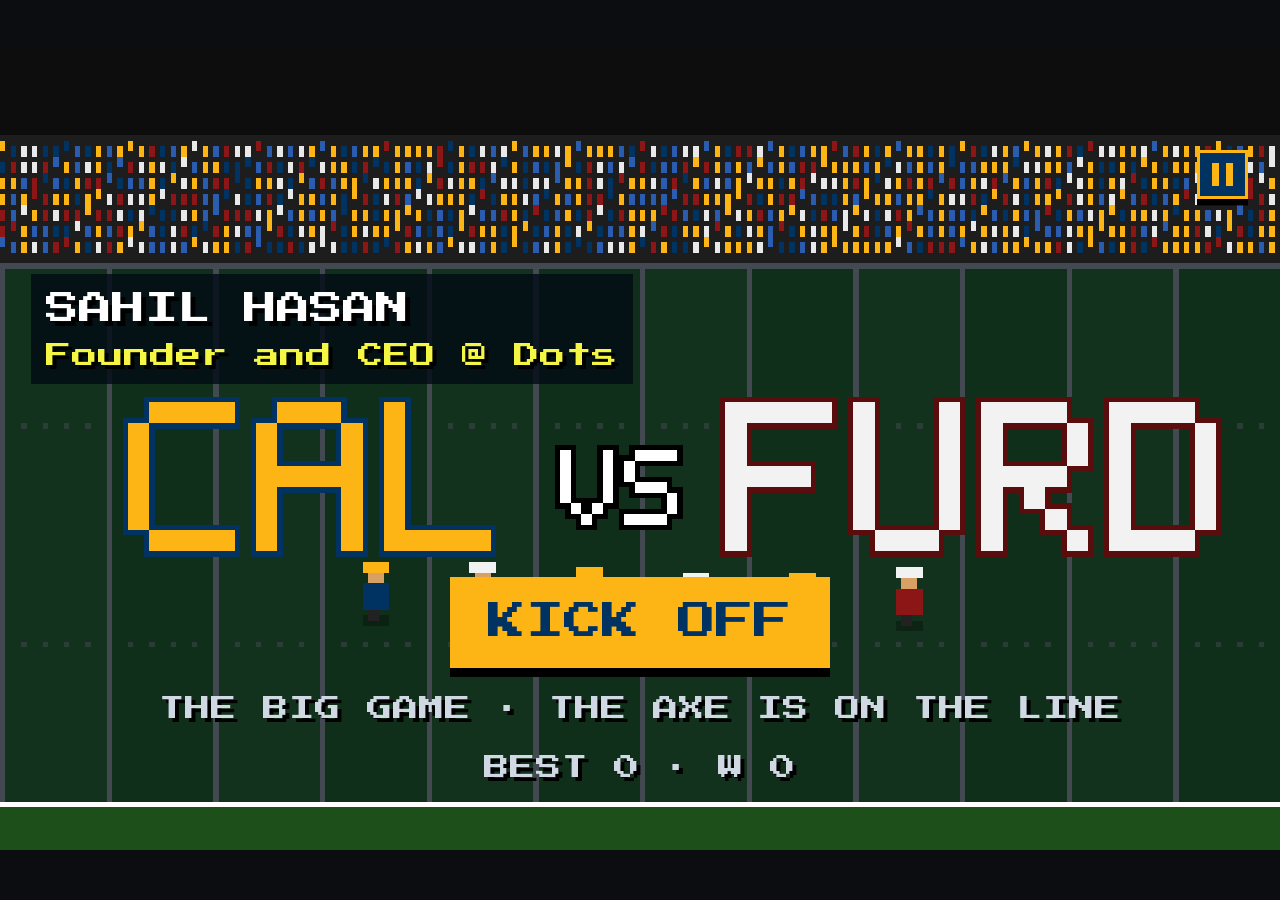
==== commit db7859bb: "One rule for leaving a game: pause menu mid-game, two buttons at the end - Shared pause menu (Resume" ====
--- a/cal/index.html
+++ b/cal/index.html
@@ -108,6 +108,8 @@
 .s67 .c67-pc small{font-size:1.5cqw;line-height:1.2;color:#cfd8e3}
 .s67 .c67-dr i.fg{background:#2a6b3a}
 .s67 .c67-box p.axe{font-size:2.3cqw;color:var(--tf)}
+.s67 .pz-btn{position:absolute;right:2.5%;top:12.5%;color:var(--tf);background:var(--tb);border:0;outline:.3cqw solid var(--tf);outline-offset:-.3cqw;padding:1cqw 1.2cqw;box-shadow:0 .5cqw 0 #000}
+.s67 .pz{--pz-font:'Press Start 2P',ui-monospace,monospace;--pz-bg:#001a33;--pz-fg:#fff;--pz-ac:#FDB515;--pz-hw:400;--pz-hs:3.2cqw;--pz-bs:2cqw;--pz-tt:uppercase}
 .s67 .c67-sr{position:absolute;width:1px;height:1px;overflow:hidden;clip:rect(0 0 0 0);white-space:nowrap}
 </style>
 </head>
@@ -125,7 +127,6 @@
     <div class="c67-tick" id="c67-tick" hidden></div>
     <div class="c67-sel" id="c67-sel">
       <div class="c67-who"><b>SAHIL HASAN</b><span>Founder and CEO @ Dots</span></div>
-      <button type="button" class="c67-wld" id="c67-wld">&lt; WORLDS</button>
       <div class="c67-mid"><button type="button" class="c67-go" id="c67-go">KICK OFF</button><small>THE BIG GAME &middot; THE AXE IS ON THE LINE</small><small>BEST <span id="c67-sb">0</span> &middot; W <span id="c67-sw">0</span><span id="c67-p82s"></span></small></div>
     </div>
     <div class="c67-end" id="c67-end" hidden></div>
@@ -227,7 +228,7 @@
   const fmt=s=>`${Math.floor(Math.max(0,s)/60)}:${String(Math.max(0,Math.floor(s%60))).padStart(2,'0')}`;
   const yardText=y=>{y=Math.round(y);return y===50?'50':y<50?'CAL '+Math.max(1,y):'FURD '+Math.max(1,100-y)};
   let best=+store.get('shasan.cal.best',0)||0,wins=+store.get('shasan.cal.w',0)||0;$('sb').textContent=best;$('sw').textContent=wins;
-  const toWorlds=()=>{location.href='../'};
+  const toWorlds=()=>{location.href=WORLDS_URL};
   let mode='splash',G=null,S=null,cam=MIDX-W*.5,conf=[],party=0,shake=0;
   /* ---------- sim helpers ---------- */
   const X=u=>S.L+u*S.dir,U=p=>(p.x-S.L)*S.dir,dist=(a,b)=>Math.hypot(a.x-b.x,a.y-b.y);
@@ -573,7 +574,7 @@
     const b=G.box,row=(n,o)=>`<tr><td>${n}</td><td>${o.yd}</td><td>${o.td}</td><td>${o.sk}</td><td>${o.pk}</td></tr>`;
     const gp=G.played,pl=gp?`<p>${gp.win?(gp.five?'THE PLAY. ':'RETURN TD. '):'THE PLAY FELL SHORT. '}${p8Pl(gp.lat,'LATERAL')}.</p>`:'';
     const dr=G.drives.map(d=>`<i class="${d.r==='TD'||d.r==='PLAY'?'td':d.r==='FG'?'fg':d.r==='INT'||d.r==='FUM'?'to':''}">${d.r}</i>`).join('');
-    endEl.innerHTML=`<div class="c67-box"><div class="c67-top"><div class="c67-res${win||tie?'':' l'}">${win?'W':tie?'T':'L'}</div><h3>CAL ${G.cal} &middot; FURD ${G.fur}</h3></div><p class="axe">${win?'THE AXE STAYS IN BERKELEY':tie?'NOBODY TAKES THE AXE':'THE AXE GOES TO THE FURD'}</p>${pl}<table class="c67-bx"><tr><th></th><th>YDS</th><th>TD</th><th>SACKS</th><th>PICKS</th></tr>${row('CAL',b.cal)}${row('FURD',b.fur)}</table><div class="c67-dr"><span>CAL DRIVES</span>${dr||'<i>-</i>'}</div><p>BEST ${best}${nb&&G.cal>0?' &middot; NEW':''}</p><p><em>SAHIL HASAN</em> &middot; UC BERKELEY &middot; B.S. EECS</p><div class="c67-btns"><button type="button" data-a="again">AGAIN</button><a class="li" href="https://www.linkedin.com/in/sahilhasan" target="_blank" rel="noopener">LINKEDIN</a><button type="button" class="alt" data-a="w">WORLDS</button></div></div>`;endEl.hidden=false;
+    endEl.innerHTML=`<div class="c67-box"><div class="c67-top"><div class="c67-res${win||tie?'':' l'}">${win?'W':tie?'T':'L'}</div><h3>CAL ${G.cal} &middot; FURD ${G.fur}</h3></div><p class="axe">${win?'THE AXE STAYS IN BERKELEY':tie?'NOBODY TAKES THE AXE':'THE AXE GOES TO THE FURD'}</p>${pl}<table class="c67-bx"><tr><th></th><th>YDS</th><th>TD</th><th>SACKS</th><th>PICKS</th></tr>${row('CAL',b.cal)}${row('FURD',b.fur)}</table><div class="c67-dr"><span>CAL DRIVES</span>${dr||'<i>-</i>'}</div><p>BEST ${best}${nb&&G.cal>0?' &middot; NEW':''}</p><p><em>SAHIL HASAN</em> &middot; UC BERKELEY &middot; B.S. EECS</p><div class="c67-btns"><button type="button" data-a="again">PLAY AGAIN</button><button type="button" class="alt" data-a="w">WORLDS</button></div></div>`;endEl.hidden=false;
     wireEnd()}
   function wireEnd(){endEl.querySelectorAll('[data-a]').forEach(bb=>bb.addEventListener('click',()=>{const a=bb.dataset.a;if(a==='again'||a==='go')start();else toWorlds()}))}
   function start(){mode='play';P=null;chEl.hidden=true;moEl.hidden=false;ddEl.classList.remove('hot');selEl.hidden=true;endEl.hidden=true;bugEl.hidden=false;tickEl.hidden=true;
@@ -599,7 +600,7 @@
       let r=null,bd=34;elig().forEach(o=>{const d=Math.hypot(o.x-pos.x,o.y-pos.y);if(d<bd){bd=d;r=o}});if(r)throwTo(r);else throwAway();return}
     if(h&&(h!==q||q.scr)&&pos)S.steer={v:cl(pos.y,FT+4,FB-4),t:.7}}
   /* ---------- loop ---------- */
-  function update(dt){if(conf.length){conf.forEach(p=>{p.vy+=40*dt;p.x+=p.vx*dt;p.y+=p.vy*dt;p.l-=dt});conf=conf.filter(p=>p.l>0&&p.y<H+4)}if(party>0)party-=dt;if(shake>0)shake-=dt;
+  function update(dt){if(pz.open)return;if(conf.length){conf.forEach(p=>{p.vy+=40*dt;p.x+=p.vx*dt;p.y+=p.vy*dt;p.l-=dt});conf=conf.filter(p=>p.l>0&&p.y<H+4)}if(party>0)party-=dt;if(shake>0)shake-=dt;
     idleT+=dt;if(idleT>idleNext&&!stuntS){idleStunt();idleNext=6+R()*6}
     if(mode==='p82'){p82Update(dt);return}
     if(mode!=='play'||!S)return;S.t+=dt;if(S.np&&(S.np.t+=dt)>1.4)S.np=null;
@@ -758,7 +759,7 @@
     conf.forEach(q=>{x.fillStyle=q.c;x.fillRect(q.x|0,q.y|0,1,2)});x.restore()}
 
   /* ---------- wiring ---------- */
-  $('go').addEventListener('click',start);$('wld').addEventListener('click',toWorlds);rplB.addEventListener('click',startReplay);
+  $('go').addEventListener('click',start);rplB.addEventListener('click',startReplay);
   const posOf=e=>{const r=c.getBoundingClientRect();return{x:(e.clientX-r.left)/r.width*W+cam,y:(e.clientY-r.top)/r.height*H}};
   const poke=()=>{idleT=0};
   el.addEventListener('pointerdown',e=>{poke();if(e.target.closest&&e.target.closest('a,button,.c67-sel,.c67-end'))return;
@@ -766,16 +767,17 @@
     if(mode!=='play'||!S)return;act(posOf(e))});
   const pup=()=>{if(P)P.drag=0};el.addEventListener('pointerup',pup);el.addEventListener('pointercancel',pup);
   document.addEventListener('keydown',e=>{poke();const k=e.key,onBtn=!!(e.target&&e.target.closest&&e.target.closest('button,a'));
-    if(mode==='p82'){if(!P)return;if(k==='Escape'){e.preventDefault();return toSplash()}
-      return}
+    if(k==='Escape'){e.preventDefault();return pz.toggle()}
+    if(pz.open||mode==='p82')return;
     if(mode==='splash'){if((k==='Enter'||k===' ')&&!onBtn){e.preventDefault();start()}return}
-    if(mode!=='play'||!S)return;if(k==='Escape'){e.preventDefault();return toSplash()}
+    if(mode!=='play'||!S)return;
     if(S.ph==='call'&&k>='1'&&k<='4'){e.preventDefault();return pick(+k-1)}
     if(S.ph==='call'&&(k==='s'||k==='S')){e.preventDefault();return shuffle()}
     if(S.ph==='choice'&&k>='1'&&k<='3'){e.preventDefault();return choose(+k-1)}
     if((k==='r'||k==='R')&&S.ph==='dead'&&!rplB.hidden){e.preventDefault();return startReplay()}
     if((k==='ArrowUp'||k==='ArrowDown')&&S.ph==='live'&&!S.def){const h=holder();if(h&&(h!==S.O.QB||S.O.QB.scr)){e.preventDefault();S.steer={v:cl(h.y+(k==='ArrowUp'?-16:16),FT+4,FB-4),t:.7}}return}
     if(k===' '||k==='Enter'){if(onBtn&&(S.ph==='call'||S.ph==='choice'||S.ph==='dead'&&e.target===rplB))return;e.preventDefault();if(e.repeat)return;act(null)}});
+  const pz=pauseMenu(el,{onRestart:start,canRestart:()=>mode!=='splash'});
   toSplash();
   let last=null;const frame=(_,t)=>{const d=last==null?0:Math.min(.05,Math.max(0,t-last));last=t;update(d);draw(t,d)};
   frame(0,0);scene(el,frame);
--- a/assets/base.css
+++ b/assets/base.css
@@ -13,3 +13,15 @@
 .rotate-hint{position:fixed;left:50%;bottom:calc(16px + env(safe-area-inset-bottom,0px));transform:translateX(-50%);font:600 12px/1.3 system-ui,sans-serif;color:#b9bfcc;background:rgba(255,255,255,.06);border:1px solid rgba(255,255,255,.12);border-radius:20px;padding:8px 14px;display:none;white-space:nowrap}
 @media (orientation:portrait) and (max-width:700px){.rotate-hint{display:block}}
 @media (prefers-reduced-motion:reduce){*{animation:none!important;transition:none!important}}
+
+/* pause menu (assets/shared.js pauseMenu); games set --pz-* for their own look */
+.pz{position:absolute;inset:0;z-index:60;display:grid;place-items:center;background:rgba(0,0,0,.62);cursor:default}
+.pz[hidden]{display:none}
+.pz-box{display:grid;gap:1.1cqw;min-width:28cqw;padding:2.2cqw 3cqw 2.6cqw;text-align:center;background:var(--pz-bg,#111);color:var(--pz-fg,#fff);border:.4cqw solid var(--pz-ac,#f5f543);border-radius:var(--pz-r,0);font-family:var(--pz-font,inherit);box-shadow:0 1.2cqw 3cqw rgba(0,0,0,.5)}
+.pz-box h3{margin:0 0 .4cqw;font-weight:var(--pz-hw,800);font-size:var(--pz-hs,3cqw);letter-spacing:.06em;text-transform:uppercase}
+.pz-box button{font:inherit;font-size:var(--pz-bs,2cqw);letter-spacing:.06em;padding:1cqw 2cqw;min-height:36px;cursor:pointer;color:var(--pz-fg,#fff);background:transparent;border:.25cqw solid var(--pz-ac,#f5f543);border-radius:var(--pz-r,0);text-transform:var(--pz-tt,none)}
+.pz-box button[data-a=resume]{background:var(--pz-ac,#f5f543);color:var(--pz-bg,#111)}
+.pz-box button:focus-visible,.pz-btn:focus-visible{outline:.4cqw solid var(--pz-fg,#fff);outline-offset:.2cqw}
+.pz-box button[hidden]{display:none}
+.pz-btn{display:inline-flex;align-items:center;justify-content:center;gap:.5cqw;min-width:36px;min-height:32px;cursor:pointer}
+.pz-btn i{display:block;width:.55cqw;min-width:3px;height:1.8cqw;min-height:11px;background:currentColor}
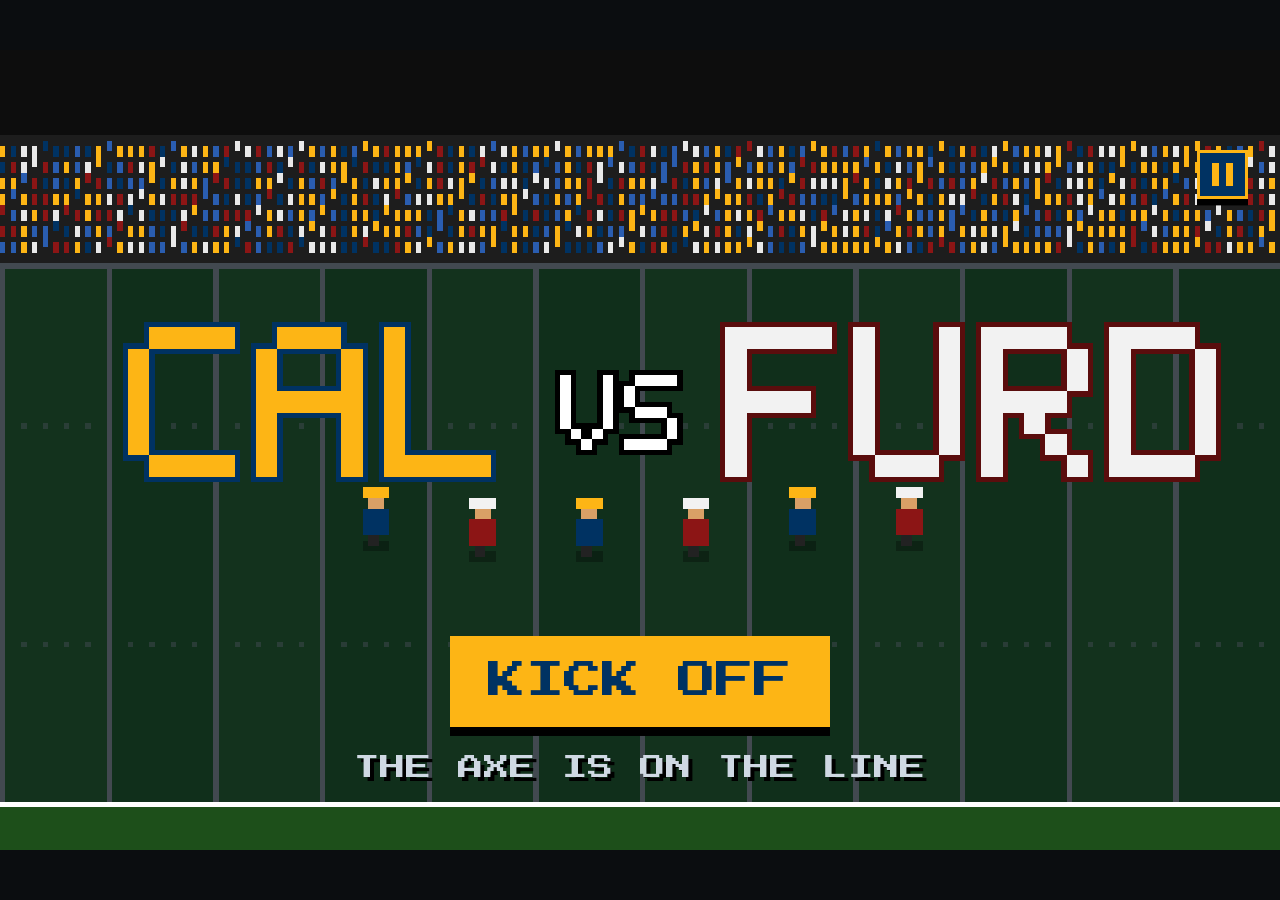
==== commit d6408023: "Cal vs Furd: tidy the title screen - Drop the name and Dots title box from the corner - Move the CAL" ====
--- a/cal/index.html
+++ b/cal/index.html
@@ -69,13 +69,12 @@
 .s67 .c67-tick b.f{background:var(--rd)}
 .s67 .c67-rpl{position:absolute;right:2.5%;bottom:8.5%;font-size:2.2cqw;line-height:1.3;color:#fff;background:#c0392b;border:0;padding:1.1cqw 1.5cqw;box-shadow:0 .6cqw 0 #000;cursor:pointer}
 .s67 .c67-sel{position:absolute;inset:0;cursor:default}
-.s67 .c67-who{position:absolute;left:2.4cqw;top:28%;line-height:1.6;background:rgba(0,10,20,.78);padding:.6cqw 1.2cqw}
-.s67 .c67-who b{display:block;font-weight:400;font-size:2.6cqw;text-shadow:.4cqw .4cqw 0 #000}
-.s67 .c67-who span{font-size:2cqw;color:#f5f543;text-shadow:.3cqw .3cqw 0 #000}
 .s67 .c67-wld{position:absolute;right:3cqw;top:28.5%;font-size:2.2cqw;line-height:1.4;color:var(--tf);background:var(--tb);border:0;outline:.35cqw solid var(--tf);outline-offset:-.35cqw;padding:1.1cqw 1.5cqw;box-shadow:0 .6cqw 0 #000;cursor:pointer}
 .s67 .c67-mid{position:absolute;left:0;right:0;bottom:8%;display:grid;justify-items:center;gap:1.8cqw}
 .s67 .c67-go{font-size:3cqw;line-height:1.3;color:var(--tb);background:var(--tf);border:0;padding:1.6cqw 3cqw;cursor:pointer;box-shadow:0 .7cqw 0 #000}
 .s67 .c67-mid small{font-size:2cqw;color:#cfd8e3;text-shadow:.3cqw .3cqw 0 #000}
+.s67 .c67-mid small[hidden]{display:none}
+.s67 .c67-mid #c67-rec{color:var(--tf)}
 .s67 .c67-end{position:absolute;inset:0;display:grid;place-items:end center;padding-bottom:2.2cqw;background:linear-gradient(rgba(0,10,20,0) 0,rgba(0,10,20,0) 26%,rgba(0,10,20,.8) 32%);cursor:default}
 .s67 .c67-box{width:88%;background:#001a33;border:.5cqw solid var(--tf);box-shadow:1cqw 1cqw 0 #000;padding:1.8cqw 2.2cqw;text-align:center;display:grid;gap:1cqw}
 .s67 .c67-top{display:flex;align-items:center;justify-content:center;gap:2.4cqw}
@@ -126,8 +125,7 @@
     <button type="button" class="c67-rpl" id="c67-rpl" hidden>REPLAY</button>
     <div class="c67-tick" id="c67-tick" hidden></div>
     <div class="c67-sel" id="c67-sel">
-      <div class="c67-who"><b>SAHIL HASAN</b><span>Founder and CEO @ Dots</span></div>
-      <div class="c67-mid"><button type="button" class="c67-go" id="c67-go">KICK OFF</button><small>THE BIG GAME &middot; THE AXE IS ON THE LINE</small><small>BEST <span id="c67-sb">0</span> &middot; W <span id="c67-sw">0</span><span id="c67-p82s"></span></small></div>
+      <div class="c67-mid"><button type="button" class="c67-go" id="c67-go">KICK OFF</button><small>THE AXE IS ON THE LINE</small><small id="c67-rec" hidden></small></div>
     </div>
     <div class="c67-end" id="c67-end" hidden></div>
   </div>
@@ -227,7 +225,7 @@
     const mx=MIDX-cam;if(mode!=='splash'&&!(S&&S.ph==='half')&&mx>-45&&mx<W+45)word(x,'CAL',mx,(FT+FB)/2,3,'#FDB515','#003262');x.fillStyle='#1d4f1a';x.fillRect(0,FB+1,W,H-FB)}
   const fmt=s=>`${Math.floor(Math.max(0,s)/60)}:${String(Math.max(0,Math.floor(s%60))).padStart(2,'0')}`;
   const yardText=y=>{y=Math.round(y);return y===50?'50':y<50?'CAL '+Math.max(1,y):'FURD '+Math.max(1,100-y)};
-  let best=+store.get('shasan.cal.best',0)||0,wins=+store.get('shasan.cal.w',0)||0;$('sb').textContent=best;$('sw').textContent=wins;
+  let best=+store.get('shasan.cal.best',0)||0,wins=+store.get('shasan.cal.w',0)||0;
   const toWorlds=()=>{location.href=WORLDS_URL};
   let mode='splash',G=null,S=null,cam=MIDX-W*.5,conf=[],party=0,shake=0;
   /* ---------- sim helpers ---------- */
@@ -569,7 +567,7 @@
     if(G.q===4&&G.clock<=35&&!G.fdShown){G.fdShown=1;newSnap();flash('FINAL DRIVE','',0,1.1,1);stunt('GO BEARS');return}newSnap()}
   function startReplay(){if(!S||S.ph!=='dead'||!S.fr.length)return;rplB.hidden=true;ban.hidden=true;S.rp={i:Math.max(0,S.fr.length-80)};S.ph='replay'}
   function final(){mode='over';G.clock=0;hud();ddEl.innerHTML='FINAL';ddEl.classList.remove('hot');sheet.hidden=true;cue.hidden=true;ban.hidden=true;rplB.hidden=true;if(G.poss==='cal')endDrive('END');
-    const win=G.cal>G.fur,tie=G.cal===G.fur;if(win){wins++;store.set('shasan.cal.w',wins)}const nb=G.cal>best;if(nb){best=G.cal;store.set('shasan.cal.best',best)}$('sb').textContent=best;$('sw').textContent=wins;
+    const win=G.cal>G.fur,tie=G.cal===G.fur;if(win){wins++;store.set('shasan.cal.w',wins)}const nb=G.cal>best;if(nb){best=G.cal;store.set('shasan.cal.best',best)}
     if(win){celebrate(['#FDB515','#003262','#fff']);stunt(dotsUsed?'GO BEARS':'DOTS');dotsUsed=true}
     const b=G.box,row=(n,o)=>`<tr><td>${n}</td><td>${o.yd}</td><td>${o.td}</td><td>${o.sk}</td><td>${o.pk}</td></tr>`;
     const gp=G.played,pl=gp?`<p>${gp.win?(gp.five?'THE PLAY. ':'RETURN TD. '):'THE PLAY FELL SHORT. '}${p8Pl(gp.lat,'LATERAL')}.</p>`:'';
@@ -623,8 +621,8 @@
       else{const h=holder();let fx=S.lastFx||S.L;if(S.ball.st==='air'||S.ball.st==='pitch')fx=lerp(S.ball.x0,S.ball.tx,S.ball.k);else if(h)fx=h.x;S.lastFx=fx;ct=S.def?fx-140:fx-100}}
     ct=Math.max(0,Math.min(WW-W,ct));cam=mode==='play'?cam+(ct-cam)*.12:ct;
     x.save();if(shake>0)x.translate(Math.round((R()-.5)*3),Math.round((R()-.5)*3));field(t,dt);
-    if(mode==='splash'){x.fillStyle='rgba(0,10,20,.74)';x.fillRect(0,FT,W,FB-FT);word(x,'CAL',W/2-62,80,4,'#FDB515','#003262');word(x,'VS',W/2-4,82,2,'#ffffff','#000');word(x,'FURD',W/2+62,80,4,'#f2f2f2','#5a0d0d');
-      for(let i=0;i<6;i++){const gx=W/2-50+i*20,gy=104+Math.sin(t*3+i)*1.5;guy(gx,gy,i%2?FUR:CAL,false,t,!RM)}}
+    if(mode==='splash'){x.fillStyle='rgba(0,10,20,.74)';x.fillRect(0,FT,W,FB-FT);word(x,'CAL',W/2-62,66,4,'#FDB515','#003262');word(x,'VS',W/2-4,68,2,'#ffffff','#000');word(x,'FURD',W/2+62,66,4,'#f2f2f2','#5a0d0d');
+      for(let i=0;i<6;i++){const gx=W/2-50+i*20,gy=90+Math.sin(t*3+i)*1.5;guy(gx,gy,i%2?FUR:CAL,false,t,!RM)}}
     if(mode!=='splash'&&S&&S.OA&&S.ph!=='half'){const lv=S.ph==='live',offC=S.def?FUR:CAL,defC=S.def?CAL:FUR,rp=S.ph==='replay';
       x.fillStyle='#6ab0ff';x.fillRect((S.L-cam)|0,FT,1,FB-FT);if(!S.def&&G.fd<100){x.fillStyle=Y;x.fillRect((wx(G.fd)-cam)|0,FT,1,FB-FT)}
       if(!rp&&S.ph!=='call'&&S.ph!=='reveal'){const tc=S.def?'rgba(255,155,145,.55)':'rgba(253,181,21,.6)';S.OA.forEach(o=>o.tr.forEach(([a,b],i)=>{if(i%2)return;x.fillStyle=tc;x.fillRect((a-cam)|0,(b+2)|0,1,1)}))}
@@ -663,7 +661,9 @@
   let p82Done=!!store.get('shasan.cal.play1982',false);
   const BAND=['#8C1515','#f2f2f2'],BRASS='#e8c04a',LAT_R=80,SLOT=[[-11,-15],[-11,15],[-20,-28],[-20,28],[-26,0]];
   const p8Pl=(n,w)=>`${n} ${w}${n===1?'':'S'}`;
-  function p82Tag(){const s=$('p82s');if(s)s.innerHTML=p82Done?' &middot; THE PLAY DONE':''}
+  /* title-screen record: only shows once there is something to show */
+  function p82Tag(){const s=$('rec');if(!s)return;const bits=[];if(best)bits.push('BEST '+best);if(wins)bits.push(wins+(wins>1?' WINS':' WIN'));if(p82Done)bits.push('RAN THE PLAY');s.innerHTML=bits.join(' &middot; ');s.hidden=!bits.length}
+  p82Tag();
   function p8Go(ph){P.ph=ph;P.t=0}
   function p82Start(){mode='p82';S=null;chEl.hidden=true;selEl.hidden=true;endEl.hidden=true;sheet.hidden=true;tickEl.hidden=true;rplB.hidden=true;cue.hidden=true;ban.hidden=true;
     bugEl.hidden=false;moEl.hidden=true;conf=[];party=0;
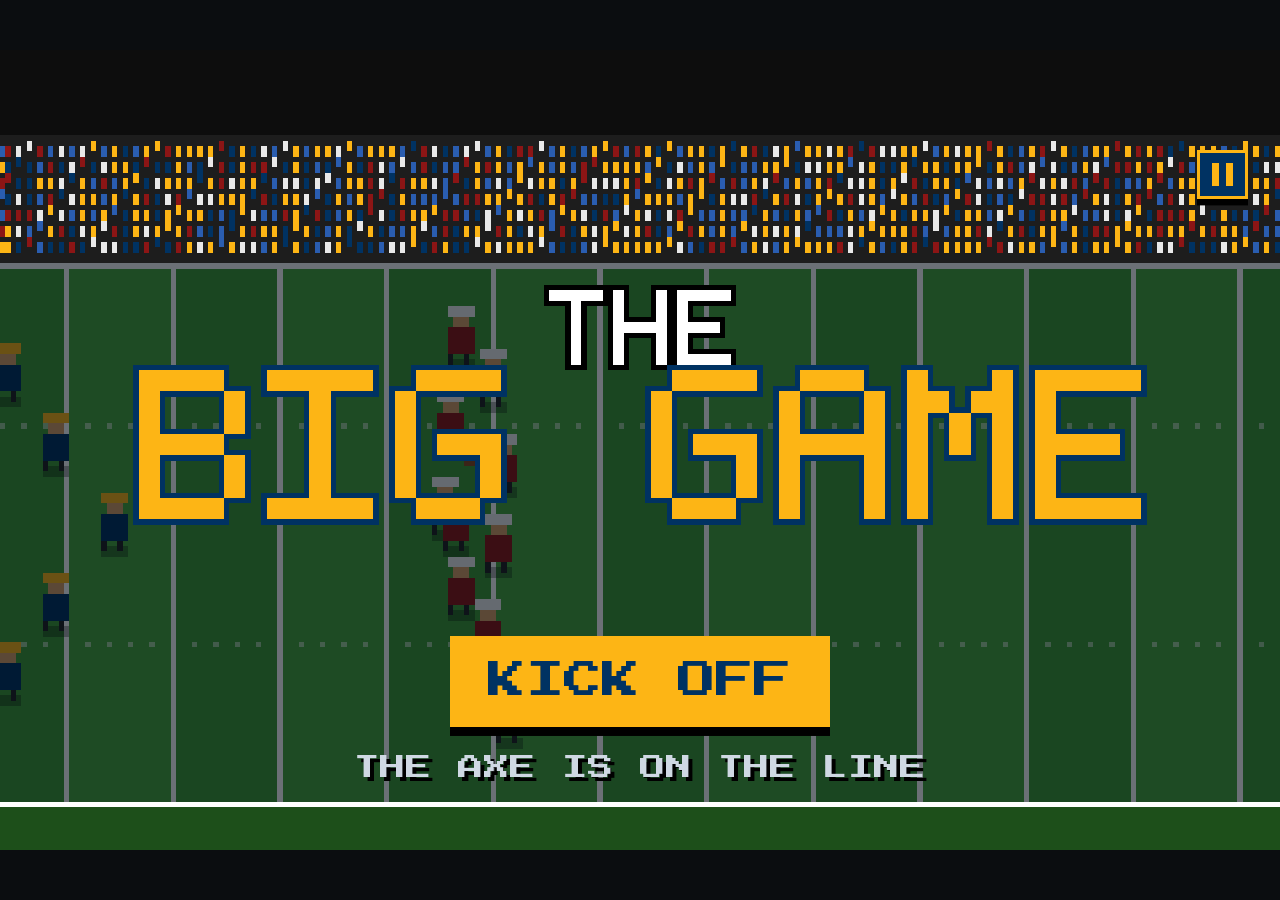
==== commit 4ebfbe18: "The Big Game: rename from Cal vs Furd, replay The Play behind the title - Title screen reads THE BIG" ====
--- a/cal/index.html
+++ b/cal/index.html
@@ -3,8 +3,8 @@
 <head>
 <meta charset="utf-8">
 <meta name="viewport" content="width=device-width,initial-scale=1,viewport-fit=cover">
-<title>Cal vs Furd · Sahil Hasan</title>
-<meta name="description" content="Cal vs Furd: a four-quarter Big Game with Cal players from 2015 to 2018. By Sahil Hasan, Founder and CEO @ Dots.">
+<title>The Big Game · Sahil Hasan</title>
+<meta name="description" content="The Big Game: Cal vs Furd over four quarters, with Cal players from 2015 to 2018. By Sahil Hasan, UC Berkeley B.S. EECS.">
 <meta name="theme-color" content="#0b0d10">
 <link rel="icon" href="../img/favicon.ico">
 <link rel="preconnect" href="https://fonts.googleapis.com">
@@ -12,7 +12,7 @@
 <link rel="stylesheet" href="https://fonts.googleapis.com/css2?family=Press+Start+2P&display=swap">
 <link rel="stylesheet" href="../assets/base.css">
 <style>
-/* ---------- 67 · Cal vs Furd ---------- */
+/* ---------- 67 · The Big Game ---------- */
 .s67{font-family:'Press Start 2P',ui-monospace,monospace;color:#fff;touch-action:none;cursor:pointer;--tb:#003262;--tf:#FDB515;--rd:#8C1515}
 .s67 [hidden]{display:none!important}
 .s67 button{font-family:inherit}
@@ -114,8 +114,8 @@
 </head>
 <body>
 <main class="stage">
-  <div class="screen s67" id="c67-scr" tabindex="0" aria-label="Cal versus Furd, the Big Game. You and the Furd each pick a play in secret, then it runs on the field. Juke, throw, jump the route or mash for a sack. Trail late and the last kickoff becomes The Play.">
-    <h1 class="c67-sr">Cal vs Furd, by Sahil Hasan</h1>
+  <div class="screen s67" id="c67-scr" tabindex="0" aria-label="The Big Game, Cal versus Furd. You and the Furd each pick a play in secret, then it runs on the field. Juke, throw, jump the route or mash for a sack. Trail late and the last kickoff becomes The Play.">
+    <h1 class="c67-sr">The Big Game, by Sahil Hasan</h1>
     <canvas class="px" width="240" height="150"></canvas>
     <div class="c67-bug" id="c67-bug" hidden><div class="cal" id="c67-cal">CAL 0</div><div class="fur" id="c67-fur">FURD 0</div><div class="clk" id="c67-clk">Q1 1:30</div><div class="dd" id="c67-dd">1ST &amp; 10</div><div class="mo" id="c67-mo"><i></i><i></i><i></i><i></i><i></i></div></div>
     <div class="c67-sheet r" id="c67-sheet" hidden><div class="c67-hd o" id="c67-hd">CAL BALL</div></div>
@@ -578,7 +578,7 @@
   function start(){mode='play';P=null;chEl.hidden=true;moEl.hidden=false;ddEl.classList.remove('hot');selEl.hidden=true;endEl.hidden=true;bugEl.hidden=false;tickEl.hidden=true;
     G={q:1,conv:0,pend:null,untimed:0,furdKick:0,fog:0,snapsQ:0,chaosQ:0,used:[],played:null,cal:0,fur:0,clock:90,poss:'cal',los:25,fd:35,down:1,fl:75,ffd:65,fdn:1,mo:0,plays:0,hist:[],dhist:[],afterTD:null,fdShown:0,box:{cal:{yd:0,td:0,sk:0,pk:0},fur:{yd:0,td:0,sk:0,pk:0}},drives:[],drv:25,tds:0};
     newSnap();stunt('CAL');flash('THE BIG GAME','THE AXE IS ON THE LINE',0,1.8,1);try{pcs[0].focus({preventScroll:true})}catch(_){}}
-  function toSplash(){mode='splash';G=null;S=null;P=null;chEl.hidden=true;moEl.hidden=false;p82Tag();selEl.hidden=false;endEl.hidden=true;bugEl.hidden=true;sheet.hidden=true;ban.hidden=true;cue.hidden=true;tickEl.hidden=true;rplB.hidden=true}
+  function toSplash(){mode='splash';G=null;S=null;P=null;A=null;chEl.hidden=true;moEl.hidden=false;p82Tag();selEl.hidden=false;endEl.hidden=true;bugEl.hidden=true;sheet.hidden=true;ban.hidden=true;cue.hidden=true;tickEl.hidden=true;rplB.hidden=true}
   /* ---------- input ---------- */
   function act(pos){if(mode!=='play'||!S)return;
     if(S.ph==='dead'){if(S.t>.4)S.t=99;return}
@@ -601,6 +601,7 @@
   function update(dt){if(pz.open)return;if(conf.length){conf.forEach(p=>{p.vy+=40*dt;p.x+=p.vx*dt;p.y+=p.vy*dt;p.l-=dt});conf=conf.filter(p=>p.l>0&&p.y<H+4)}if(party>0)party-=dt;if(shake>0)shake-=dt;
     idleT+=dt;if(idleT>idleNext&&!stuntS){idleStunt();idleNext=6+R()*6}
     if(mode==='p82'){p82Update(dt);return}
+    if(mode==='splash'){atUpdate(dt);return}
     if(mode!=='play'||!S)return;S.t+=dt;if(S.np&&(S.np.t+=dt)>1.4)S.np=null;
     if(S.ph==='reveal'){S.ALL.forEach(o=>moveTo(o,o.fx,o.fy,46,dt));if(S.t>1.15)snap()}
     else if(S.ph==='live')live(dt);
@@ -614,15 +615,16 @@
     x.lineWidth=Math.max(1,(b-a)*14);x.strokeStyle='rgba(253,181,21,.75)';x.beginPath();x.arc(sx,wy,3+((a+b)/2)*16,0,7);x.stroke();
     x.lineWidth=1;x.strokeStyle=col||'#fff';x.beginPath();x.arc(sx,wy,3+f*16,0,7);x.stroke()}
   function draw(t,dt){if((mode==='p82'||mode==='over')&&P)return drawP82(t,dt);let ct=MIDX-W*.5;
+    if(mode==='splash'&&A){const b=A.ball;ct=(b.st==='air'||b.st==='pitch'?lerp(b.x0,b.tx,b.k):A.c.x)-100}
     if(mode!=='splash'&&S){if(S.ph==='replay'){const f=S.fr[Math.min(S.fr.length-1,Math.floor(S.rp.i))];let fx=S.L;if(f.b)fx=f.b[0];else if(f.h>=0)fx=f.p[f.h][0];ct=S.def?fx-140:fx-100}
       else if(S.ph==='half')ct=MIDX-W*.5;
       else if(S.ph==='kick'&&S.kick&&S.kick.fly)ct=lerp(S.kick.fly.x0,S.kick.fly.tx,S.kick.fly.k)-120;
       else if(S.ph==='call'||S.ph==='reveal'||S.ph==='choice'||S.ph==='chaos'||S.ph==='kick')ct=S.def?S.L-160:S.L-80;
       else{const h=holder();let fx=S.lastFx||S.L;if(S.ball.st==='air'||S.ball.st==='pitch')fx=lerp(S.ball.x0,S.ball.tx,S.ball.k);else if(h)fx=h.x;S.lastFx=fx;ct=S.def?fx-140:fx-100}}
-    ct=Math.max(0,Math.min(WW-W,ct));cam=mode==='play'?cam+(ct-cam)*.12:ct;
+    ct=Math.max(0,Math.min(WW-W,ct));cam=mode==='play'||(mode==='splash'&&A)?cam+(ct-cam)*.12:ct;
     x.save();if(shake>0)x.translate(Math.round((R()-.5)*3),Math.round((R()-.5)*3));field(t,dt);
-    if(mode==='splash'){x.fillStyle='rgba(0,10,20,.74)';x.fillRect(0,FT,W,FB-FT);word(x,'CAL',W/2-62,66,4,'#FDB515','#003262');word(x,'VS',W/2-4,68,2,'#ffffff','#000');word(x,'FURD',W/2+62,66,4,'#f2f2f2','#5a0d0d');
-      for(let i=0;i<6;i++){const gx=W/2-50+i*20,gy=90+Math.sin(t*3+i)*1.5;guy(gx,gy,i%2?FUR:CAL,false,t,!RM)}}
+    if(mode==='splash'){if(A)atDraw(t);x.fillStyle=A?'rgba(0,10,20,.58)':'rgba(0,10,20,.74)';x.fillRect(0,FT,W,FB-FT);word(x,'THE',W/2,52,2,'#ffffff','#000');word(x,'BIG GAME',W/2,74,4,'#FDB515','#003262');
+      if(!A)for(let i=0;i<6;i++)guy(W/2-50+i*20,98,i%2?FUR:CAL,false,t,false)}
     if(mode!=='splash'&&S&&S.OA&&S.ph!=='half'){const lv=S.ph==='live',offC=S.def?FUR:CAL,defC=S.def?CAL:FUR,rp=S.ph==='replay';
       x.fillStyle='#6ab0ff';x.fillRect((S.L-cam)|0,FT,1,FB-FT);if(!S.def&&G.fd<100){x.fillStyle=Y;x.fillRect((wx(G.fd)-cam)|0,FT,1,FB-FT)}
       if(!rp&&S.ph!=='call'&&S.ph!=='reveal'){const tc=S.def?'rgba(255,155,145,.55)':'rgba(253,181,21,.6)';S.OA.forEach(o=>o.tr.forEach(([a,b],i)=>{if(i%2)return;x.fillStyle=tc;x.fillRect((a-cam)|0,(b+2)|0,1,1)}))}
@@ -657,7 +659,7 @@
     for(let r=0;r<12;r++){const w=1+(r>>1);x.fillRect(px-w,py-14+r,w*2+1,1)}x.fillStyle='#8C1515';x.fillRect(px-1,py-2,3,4);
     x.fillStyle='#fff';x.fillRect(px-2,py-9,2,2);x.fillRect(px+1,py-9,2,2);x.fillStyle='#000';x.fillRect(px-1,py-8,1,1);x.fillRect(px+2,py-8,1,1);x.fillStyle='#ff5c4d';x.fillRect(px-1,py-5,3,1)}
   /* ---------- THE PLAY · 1982: kickoff return, five laterals, through the band ---------- */
-  let P=null;
+  let P=null,A=null;
   let p82Done=!!store.get('shasan.cal.play1982',false);
   const BAND=['#8C1515','#f2f2f2'],BRASS='#e8c04a',LAT_R=80,SLOT=[[-11,-15],[-11,15],[-20,-28],[-20,28],[-26,0]];
   const p8Pl=(n,w)=>`${n} ${w}${n===1?'':'S'}`;
@@ -742,6 +744,36 @@
     x.fillStyle=BRASS;if(tromb){x.fillRect(sx-9,py-3,8,1);x.fillRect(sx-9,py-1,8,1);x.fillRect(sx-10,py-4,2,4)}
     else if(m.inst===0)x.fillRect(sx+2,py-3,2,3);else if(m.inst===1){x.fillRect(sx-3,py-4,2,2);x.fillRect(sx-4,py-3,1,1)}else{x.fillStyle='#eee';x.fillRect(sx+2,py-2,3,3);x.fillStyle=BAND[0];x.fillRect(sx+3,py-1,1,1)}}
   function drawHorn(h){const ca=Math.cos(h.a),sa=Math.sin(h.a);x.fillStyle=BRASS;for(let i=-5;i<=5;i++)x.fillRect(Math.round(h.x-cam+ca*i),Math.round(h.y+sa*i),1,1);x.fillRect(Math.round(h.x-cam+ca*6)-1,Math.round(h.y+sa*6)-1,3,3)}
+  /* ---------- title screen: The Play on a loop behind the title ----------
+     same route and players as the real cutscene, without the scoreboard, banners or end screen */
+  function atNew(){const mk=(team,x0,y0,sp)=>({team,x:x0,y:y0,vx:0,vy:0,sp,down:0,blk:0,bcd:0,stum:0});
+    const cal=[mk('cal',wx(42),MID,40)];[[50,MID-30],[50,MID+30],[54,MID-12],[54,MID+12],[46,MID+20]].forEach(([u,v])=>cal.push(mk('cal',wx(u),v,54)));
+    const fur=[];for(let i=0;i<10;i++)fur.push(mk('fur',wx(67+(i%2)*2),FT+8+i*(FB-FT-16)/9,43+R()*5));fur.push(mk('fur',wx(65),MID,34));
+    A={ph:'intro',t:0,lat:0,cal,fur,band:[],tb:null,bandOn:0,c:cal[0],ball:{st:'air',x0:wx(65),y0:MID,tx:wx(42),ty:MID,k:0,dur:1.3},wrap:null,seg:0,nextR:null,txt:[],horn:null,hitT:0};
+    cam=cl(wx(54)-W/2,0,WW-W)}
+  /* the cutscene helpers read P, so point P at the replay while it steps */
+  function atUpdate(dt){if(RM)return;if(!A)atNew();const keep=P;P=A;try{atStep(Math.min(dt,.05))}finally{P=keep}}
+  function atStep(dt){const p=A;p.t+=dt;
+    if(p.horn){const h=p.horn;if(!h.rest){h.vy+=140*dt;h.x+=h.vx*dt;h.y+=h.vy*dt;h.a+=h.va*dt;if(h.y>h.gy){h.y=h.gy;h.vy*=-.35;h.vx*=.55;h.va*=.5;if(Math.abs(h.vy)<8)h.rest=1}}}
+    if(p.ph==='intro'){p8Supp(dt);p8Chase(dt,null);if(p.t>1.1){p.ph='kick';p.t=0}return}
+    if(p.ph==='kick'){const b=p.ball;b.k=Math.min(1,b.k+dt/b.dur);moveTo(p.c,b.tx,b.ty,30,dt);p8Supp(dt);p8Chase(dt,{x:b.tx,y:b.ty,vx:0,vy:0});if(b.k>=1){p.ball={st:'held'};p.ph='run';p.t=0}return}
+    if(p.ph==='run'){const b=p.ball;
+      if(b.st==='pitch'){b.k=Math.min(1,b.k+dt/b.dur);if(b.k>=1){p.c=b.to;p.c.x=b.tx;p.c.y=b.ty;p.ball={st:'held'};p.seg++}else moveTo(b.to,b.tx,b.ty,b.to.sp*1.15,dt)}
+      const cur=p.ball.st==='held'?p.c:null,sg=PLAY[p.seg];p.nextR=null;
+      if(cur&&sg){const tx=wx(sg.to[0]),ty=sg.to[1],d=Math.hypot(tx-cur.x,ty-cur.y);moveTo(cur,tx,ty,50*(cur.stum>0?.6:1),dt);if(cur.stum>0)cur.stum-=dt;
+        if(sg.r>=0){const rc=p.cal[sg.r],ax=wx(sg.at[0]),ay=sg.at[1],eta=Math.max(.2,d/50);p.nextR=rc;moveTo(rc,ax,ay,Math.min(85,Math.hypot(ax-rc.x,ay-rc.y)/eta+6),dt);
+          if(d<2){const dd=Math.hypot(rc.x-cur.x,rc.y-cur.y),du=.22+dd/240;p.ball={st:'pitch',x0:cur.x,y0:cur.y,tx:rc.x+rc.vx*du,ty:cl(rc.y+rc.vy*du,FT+4,FB-4),k:0,dur:du,to:rc};p.lat++}}}
+      p8Supp(dt);p8Chase(dt,cur||(p.ball.st==='pitch'?{x:p.ball.tx,y:p.ball.ty,vx:0,vy:0}:null));
+      if(cur)p.fur.forEach(f=>{const dx=f.x-cur.x,dy=f.y-cur.y,dd=Math.hypot(dx,dy);if(dd>0&&dd<6){f.x=cur.x+dx/dd*6;f.y=cur.y+dy/dd*6}});
+      p8BandUpd(dt,cur);if(!p.bandOn&&p.lat>=3)p8Band();
+      if(cur&&cur.x>=GR){if(!p.bandOn)p8Band();const tb=p.tb;tb.x=Math.max(tb.x,cur.x+12);tb.y=cl(cur.y,FT+6,FB-6);p.ph='td';p.t=0}return}
+    if(p.ph==='td'){const c2=p.c,tb=p.tb;p8Supp(dt);p8Chase(dt,c2);p8BandUpd(dt,null);
+      if(!tb.flat){moveTo(c2,tb.x,tb.y,c2.sp*.9,dt);if(Math.hypot(c2.x-tb.x,c2.y-tb.y)<5||p.t>1.4){tb.flat=1;tb.x+=3;p.horn={x:tb.x,y:tb.y-4,vx:34,vy:-70,a:0,va:9,gy:tb.y+2,rest:0};p.hitT=p.t}}
+      else{moveTo(c2,c2.x+6,c2.y,10,dt);if(p.t-p.hitT>2.4)atNew()}}}
+  function atDraw(t){const p=A,b=p.ball,L=[];p.cal.forEach(o=>L.push([o,'c']));p.fur.forEach(o=>L.push([o,'f']));p.band.forEach(o=>L.push([o,'b']));if(p.tb)L.push([p.tb,'t']);
+    L.sort((a,q)=>a[0].y-q[0].y).forEach(([o,k])=>{const sx=o.x-cam;if(k==='c'||k==='f')guy(sx,o.y,k==='c'?CAL:FUR,b.st==='held'&&o===p.c,t,Math.hypot(o.vx,o.vy)>6,o.down>0);else bandGuy(sx,o.y,o,k==='t',t)});
+    if(b.st==='air'||b.st==='pitch'){const k=b.k,gx=lerp(b.x0,b.tx,k),gy=lerp(b.y0,b.ty,k),by=gy-Math.sin(k*Math.PI)*(b.st==='air'?18:6);x.fillStyle='#8a4b1f';x.fillRect((gx-cam)|0,by|0,3,2)}
+    if(p.horn)drawHorn(p.horn)}
   function drawP82(t,dt){const p=P,b=p.ball;const fx=(b.st==='air'||b.st==='pitch')?lerp(b.x0,b.tx,b.k):p.c.x;
     cam+=(cl(fx-100,0,WW-W)-cam)*.12;
     x.save();if(shake>0)x.translate(Math.round((R()-.5)*3),Math.round((R()-.5)*3));field(t,dt);
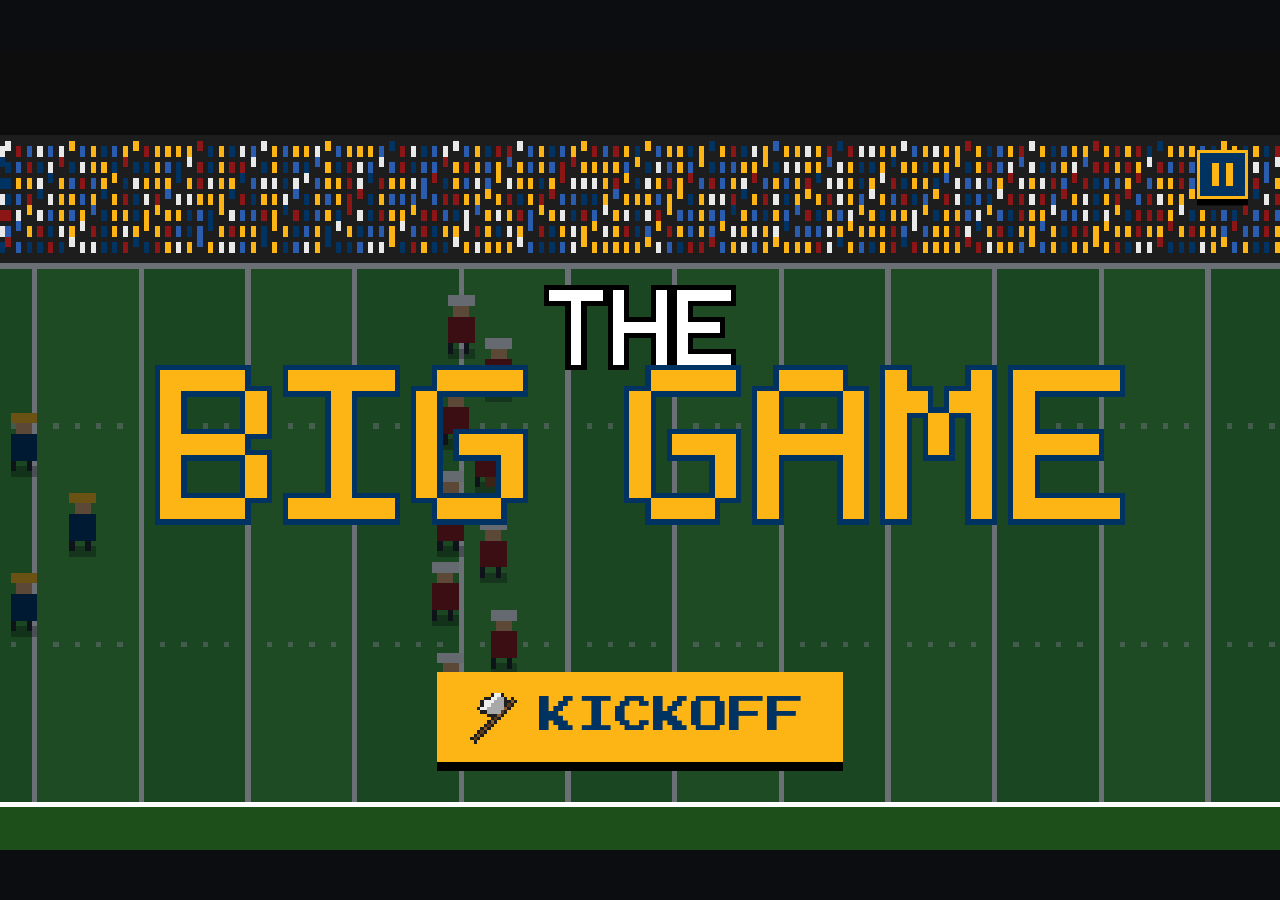
==== commit 68665c4a: "The Big Game: axe on the Kickoff button, centered title, stunts stay in the stands - Drop "The axe i" ====
--- a/cal/index.html
+++ b/cal/index.html
@@ -70,8 +70,9 @@
 .s67 .c67-rpl{position:absolute;right:2.5%;bottom:8.5%;font-size:2.2cqw;line-height:1.3;color:#fff;background:#c0392b;border:0;padding:1.1cqw 1.5cqw;box-shadow:0 .6cqw 0 #000;cursor:pointer}
 .s67 .c67-sel{position:absolute;inset:0;cursor:default}
 .s67 .c67-wld{position:absolute;right:3cqw;top:28.5%;font-size:2.2cqw;line-height:1.4;color:var(--tf);background:var(--tb);border:0;outline:.35cqw solid var(--tf);outline-offset:-.35cqw;padding:1.1cqw 1.5cqw;box-shadow:0 .6cqw 0 #000;cursor:pointer}
-.s67 .c67-mid{position:absolute;left:0;right:0;bottom:8%;display:grid;justify-items:center;gap:1.8cqw}
-.s67 .c67-go{font-size:3cqw;line-height:1.3;color:var(--tb);background:var(--tf);border:0;padding:1.6cqw 3cqw;cursor:pointer;box-shadow:0 .7cqw 0 #000}
+.s67 .c67-mid{position:absolute;left:0;right:0;bottom:11%;display:grid;justify-items:center;gap:1.8cqw}
+.s67 .c67-go{font-size:3cqw;line-height:1.3;color:var(--tb);background:var(--tf);border:0;padding:1.4cqw 3cqw 1.4cqw 2.4cqw;cursor:pointer;box-shadow:0 .7cqw 0 #000;display:inline-flex;align-items:center;gap:1.4cqw}
+.s67 .c67-axe{width:4.2cqw;height:4.2cqw;flex:none}
 .s67 .c67-mid small{font-size:2cqw;color:#cfd8e3;text-shadow:.3cqw .3cqw 0 #000}
 .s67 .c67-mid small[hidden]{display:none}
 .s67 .c67-mid #c67-rec{color:var(--tf)}
@@ -125,7 +126,7 @@
     <button type="button" class="c67-rpl" id="c67-rpl" hidden>REPLAY</button>
     <div class="c67-tick" id="c67-tick" hidden></div>
     <div class="c67-sel" id="c67-sel">
-      <div class="c67-mid"><button type="button" class="c67-go" id="c67-go">KICK OFF</button><small>THE AXE IS ON THE LINE</small><small id="c67-rec" hidden></small></div>
+      <div class="c67-mid"><button type="button" class="c67-go" id="c67-go"><svg class="c67-axe" viewBox="0 0 16 16" shape-rendering="crispEdges" aria-hidden="true"><rect x="1" y="14" width="1" height="1" fill="#1e1e1e"/><rect x="2" y="13" width="1" height="1" fill="#1e1e1e"/><rect x="2" y="14" width="1" height="1" fill="#5c3a1a"/><rect x="2" y="15" width="1" height="1" fill="#1e1e1e"/><rect x="3" y="5" width="1" height="1" fill="#1e1e1e"/><rect x="3" y="12" width="1" height="1" fill="#1e1e1e"/><rect x="3" y="13" width="1" height="1" fill="#8a5a2b"/><rect x="3" y="14" width="1" height="1" fill="#1e1e1e"/><rect x="4" y="3" width="1" height="1" fill="#1e1e1e"/><rect x="4" y="4" width="1" height="1" fill="#1e1e1e"/><rect x="4" y="5" width="1" height="1" fill="#eeeeee"/><rect x="4" y="6" width="1" height="1" fill="#1e1e1e"/><rect x="4" y="11" width="1" height="1" fill="#1e1e1e"/><rect x="4" y="12" width="1" height="1" fill="#5c3a1a"/><rect x="4" y="13" width="1" height="1" fill="#1e1e1e"/><rect x="5" y="2" width="1" height="1" fill="#1e1e1e"/><rect x="5" y="3" width="1" height="1" fill="#eeeeee"/><rect x="5" y="4" width="1" height="1" fill="#eeeeee"/><rect x="5" y="5" width="1" height="1" fill="#eeeeee"/><rect x="5" y="6" width="1" height="1" fill="#1e1e1e"/><rect x="5" y="10" width="1" height="1" fill="#1e1e1e"/><rect x="5" y="11" width="1" height="1" fill="#8a5a2b"/><rect x="5" y="12" width="1" height="1" fill="#1e1e1e"/><rect x="6" y="2" width="1" height="1" fill="#1e1e1e"/><rect x="6" y="3" width="1" height="1" fill="#eeeeee"/><rect x="6" y="4" width="1" height="1" fill="#eeeeee"/><rect x="6" y="5" width="1" height="1" fill="#a8a8a8"/><rect x="6" y="6" width="1" height="1" fill="#a8a8a8"/><rect x="6" y="7" width="1" height="1" fill="#1e1e1e"/><rect x="6" y="9" width="1" height="1" fill="#1e1e1e"/><rect x="6" y="10" width="1" height="1" fill="#5c3a1a"/><rect x="6" y="11" width="1" height="1" fill="#1e1e1e"/><rect x="7" y="1" width="1" height="1" fill="#1e1e1e"/><rect x="7" y="2" width="1" height="1" fill="#eeeeee"/><rect x="7" y="3" width="1" height="1" fill="#eeeeee"/><rect x="7" y="4" width="1" height="1" fill="#a8a8a8"/><rect x="7" y="5" width="1" height="1" fill="#a8a8a8"/><rect x="7" y="6" width="1" height="1" fill="#a8a8a8"/><rect x="7" y="7" width="1" height="1" fill="#1e1e1e"/><rect x="7" y="8" width="1" height="1" fill="#1e1e1e"/><rect x="7" y="9" width="1" height="1" fill="#8a5a2b"/><rect x="7" y="10" width="1" height="1" fill="#1e1e1e"/><rect x="8" y="1" width="1" height="1" fill="#eeeeee"/><rect x="8" y="2" width="1" height="1" fill="#eeeeee"/><rect x="8" y="3" width="1" height="1" fill="#a8a8a8"/><rect x="8" y="4" width="1" height="1" fill="#a8a8a8"/><rect x="8" y="5" width="1" height="1" fill="#a8a8a8"/><rect x="8" y="6" width="1" height="1" fill="#a8a8a8"/><rect x="8" y="7" width="1" height="1" fill="#1e1e1e"/><rect x="8" y="8" width="1" height="1" fill="#5c3a1a"/><rect x="8" y="9" width="1" height="1" fill="#1e1e1e"/><rect x="9" y="1" width="1" height="1" fill="#eeeeee"/><rect x="9" y="2" width="1" height="1" fill="#a8a8a8"/><rect x="9" y="3" width="1" height="1" fill="#a8a8a8"/><rect x="9" y="4" width="1" height="1" fill="#a8a8a8"/><rect x="9" y="5" width="1" height="1" fill="#a8a8a8"/><rect x="9" y="6" width="1" height="1" fill="#a8a8a8"/><rect x="9" y="7" width="1" height="1" fill="#8a5a2b"/><rect x="9" y="8" width="1" height="1" fill="#1e1e1e"/><rect x="10" y="1" width="1" height="1" fill="#1e1e1e"/><rect x="10" y="2" width="1" height="1" fill="#a8a8a8"/><rect x="10" y="3" width="1" height="1" fill="#a8a8a8"/><rect x="10" y="4" width="1" height="1" fill="#a8a8a8"/><rect x="10" y="5" width="1" height="1" fill="#a8a8a8"/><rect x="10" y="6" width="1" height="1" fill="#5c3a1a"/><rect x="10" y="7" width="1" height="1" fill="#1e1e1e"/><rect x="11" y="2" width="1" height="1" fill="#1e1e1e"/><rect x="11" y="3" width="1" height="1" fill="#1e1e1e"/><rect x="11" y="4" width="1" height="1" fill="#1e1e1e"/><rect x="11" y="5" width="1" height="1" fill="#8a5a2b"/><rect x="11" y="6" width="1" height="1" fill="#1e1e1e"/><rect x="12" y="3" width="1" height="1" fill="#1e1e1e"/><rect x="12" y="4" width="1" height="1" fill="#5c3a1a"/><rect x="12" y="5" width="1" height="1" fill="#1e1e1e"/><rect x="13" y="2" width="1" height="1" fill="#1e1e1e"/><rect x="13" y="3" width="1" height="1" fill="#8a5a2b"/><rect x="13" y="4" width="1" height="1" fill="#1e1e1e"/><rect x="14" y="3" width="1" height="1" fill="#1e1e1e"/></svg>KICKOFF</button><small id="c67-rec" hidden></small></div>
     </div>
     <div class="c67-end" id="c67-end" hidden></div>
   </div>
@@ -149,8 +150,8 @@
     W:['#...#','#...#','#...#','#.#.#','#.#.#','##.##','#...#'],M:['#...#','##.##','#.#.#','#.#.#','#...#','#...#','#...#'],K:['#...#','#..#.','#.#..','##...','#.#..','#..#.','#...#'],
     J:['..###','...#.','...#.','...#.','...#.','#..#.','.##..'],Q:['.###.','#...#','#...#','#...#','#.#.#','#..#.','.##.#'],Z:['#####','....#','...#.','..#..','.#...','#....','#####'],
     '.':['.','.','.','.','.','.','#'],'!':['..#..','..#..','..#..','..#..','..#..','.....','..#..'],'?':['.###.','#...#','....#','...#.','..#..','.....','..#..'],' ':['...','...','...','...','...','...','...']};
-  function word(ctx,str,cx,cy,s,fill,out,vert){const n=str.length,gw=5*s,gh=7*s,gap=s;const tw=vert?gw:n*gw+(n-1)*gap,th=vert?n*gh+(n-1)*gap*2:gh,x0=Math.round(cx-tw/2),y0=Math.round(cy-th/2);
-    const each=fn=>{for(let k=0;k<n;k++){const g=GLY[str[k]];if(!g||str[k]===' ')continue;const ox=vert?x0:x0+k*(gw+gap),oy=vert?y0+k*(gh+gap*2):y0;for(let r=0;r<7;r++)for(let q=0;q<5;q++)if(g[r][q]==='#')fn(ox+q*s,oy+r*s)}};
+  function word(ctx,str,cx,cy,s,fill,out,vert){const n=str.length,gw=5*s,gh=7*s,gap=s,cw=ch=>ch===' '?3*s:gw,adv=[];let run=0;for(let k=0;k<n;k++){adv.push(run);run+=cw(str[k])+gap}const tw=vert?gw:run-gap,th=vert?n*gh+(n-1)*gap*2:gh,x0=Math.round(cx-tw/2),y0=Math.round(cy-th/2);
+    const each=fn=>{for(let k=0;k<n;k++){const g=GLY[str[k]];if(!g||str[k]===' ')continue;const ox=vert?x0:x0+adv[k],oy=vert?y0+k*(gh+gap*2):y0;for(let r=0;r<7;r++)for(let q=0;q<5;q++)if(g[r][q]==='#')fn(ox+q*s,oy+r*s)}};
     if(out){ctx.fillStyle=out;each((a,b)=>ctx.fillRect(a-1,b-1,s+2,s+2))}ctx.fillStyle=fill;each((a,b)=>ctx.fillRect(a,b,s,s))}
   /* ---------- playbook ---------- */
   const OFF=[{n:'DIVE',f:'DIVE',run:1,ln:[[6,13,34,13]]},{n:'TOSS',f:'TOSS',run:1,ln:[[6,15,14,22],[14,22,34,22]]},{n:'DRAW',f:'DRAW',run:1,ln:[[6,13,2,13],[2,13,12,12],[12,12,32,10]]},
@@ -195,13 +196,13 @@
     else if(kind==='WAVE'){dur=4.4;fn=(r,k,T)=>{const wp=(T-.25)/(dur-.9)*(SN+20)-10,dd=k-wp+Math.abs(r-5)*.6;return Math.abs(dd)<2.6?(Math.abs(dd)<1.2?'#ffffff':'#FDB515'):'#003262'}}
     else if(kind==='CHECK'){dur=4;fn=(r,k,T)=>{const d=Math.hypot((k-SN/2)/2,r-5),v=((k>>1)+(r>>1)+Math.floor(d*.55-T*4))&1;return v?'#FDB515':'#003262'}}
     else g=txtGrid(kind);
-    stuntS={g,fn,pal,t:0,dur};idleT=0}
+    stuntS={g,fn,pal,t:0,dur,off:cam*.6};idleT=0}
   function drawStunt(dt){const s=stuntS;if(!s)return;s.t+=dt;const T=s.t,dur=s.dur;if(T>dur+.9){stuntS=null;return}
-    const g=s.g,gh=g?g.length:0,gw=g?g[0].length:0,ox=(SN-gw)>>1,oy=(11-gh)>>1;
+    const g=s.g,gh=g?g.length:0,gw=g?g[0].length:0,ox=(SN-gw)>>1,oy=(11-gh)>>1,sx0=Math.round(SX0+s.off-cam*.6);
     for(let r=0;r<11;r++)for(let k=0;k<SN;k++){const ts=k*.011+r*.008,te=dur-.75+k*.006+r*.004;if(T<ts||T>te+.12)continue;
       let col;if(s.fn)col=s.fn(r,k,T);else{const gi=r-oy,gj=k-ox,v=(gi>=0&&gi<gh&&gj>=0&&gj<gw)?g[gi][gj]:0;col=v===1?s.pal.c1:v===2?s.pal.c2:s.pal.bg}
       let hh=2;if(T<ts+.12)hh=Math.abs(1-2*(T-ts)/.12)*2;else if(T>te)hh=Math.abs(1-2*(T-te)/.12)*2;
-      x.fillStyle=(T<ts+.06||T>te+.06)?'#f2f2f2':col;x.fillRect(SX0+k*2,SY0+r*2+(2-hh)/2,2,Math.max(.5,hh))}}
+      x.fillStyle=(T<ts+.06||T>te+.06)?'#f2f2f2':col;x.fillRect(sx0+k*2,SY0+r*2+(2-hh)/2,2,Math.max(.5,hh))}}
   /* idle stunts: the student section keeps busy when nobody is touching anything */
   const IDLE=[['CAL',3],['GO BEARS',3],['GEAUX BEARS',2],['BEAR',2],['WAVE',2],['CHECK',2],['FIAT LUX',1.5],['OSKI.TV',2],['DOTS',.35]];
   function idleStunt(){const tot=IDLE.reduce((a,b)=>a+b[1],0);let k='CAL';for(let n=0;n<6;n++){let r=R()*tot;for(const[nm,w]of IDLE){r-=w;if(r<=0){k=nm;break}}if(k!==lastIdle)break}lastIdle=k;stunt(k)}
@@ -577,7 +578,7 @@
   function wireEnd(){endEl.querySelectorAll('[data-a]').forEach(bb=>bb.addEventListener('click',()=>{const a=bb.dataset.a;if(a==='again'||a==='go')start();else toWorlds()}))}
   function start(){mode='play';P=null;chEl.hidden=true;moEl.hidden=false;ddEl.classList.remove('hot');selEl.hidden=true;endEl.hidden=true;bugEl.hidden=false;tickEl.hidden=true;
     G={q:1,conv:0,pend:null,untimed:0,furdKick:0,fog:0,snapsQ:0,chaosQ:0,used:[],played:null,cal:0,fur:0,clock:90,poss:'cal',los:25,fd:35,down:1,fl:75,ffd:65,fdn:1,mo:0,plays:0,hist:[],dhist:[],afterTD:null,fdShown:0,box:{cal:{yd:0,td:0,sk:0,pk:0},fur:{yd:0,td:0,sk:0,pk:0}},drives:[],drv:25,tds:0};
-    newSnap();stunt('CAL');flash('THE BIG GAME','THE AXE IS ON THE LINE',0,1.8,1);try{pcs[0].focus({preventScroll:true})}catch(_){}}
+    newSnap();stunt('CAL');flash('THE BIG GAME','CAL VS FURD',0,1.8,1);try{pcs[0].focus({preventScroll:true})}catch(_){}}
   function toSplash(){mode='splash';G=null;S=null;P=null;A=null;chEl.hidden=true;moEl.hidden=false;p82Tag();selEl.hidden=false;endEl.hidden=true;bugEl.hidden=true;sheet.hidden=true;ban.hidden=true;cue.hidden=true;tickEl.hidden=true;rplB.hidden=true}
   /* ---------- input ---------- */
   function act(pos){if(mode!=='play'||!S)return;
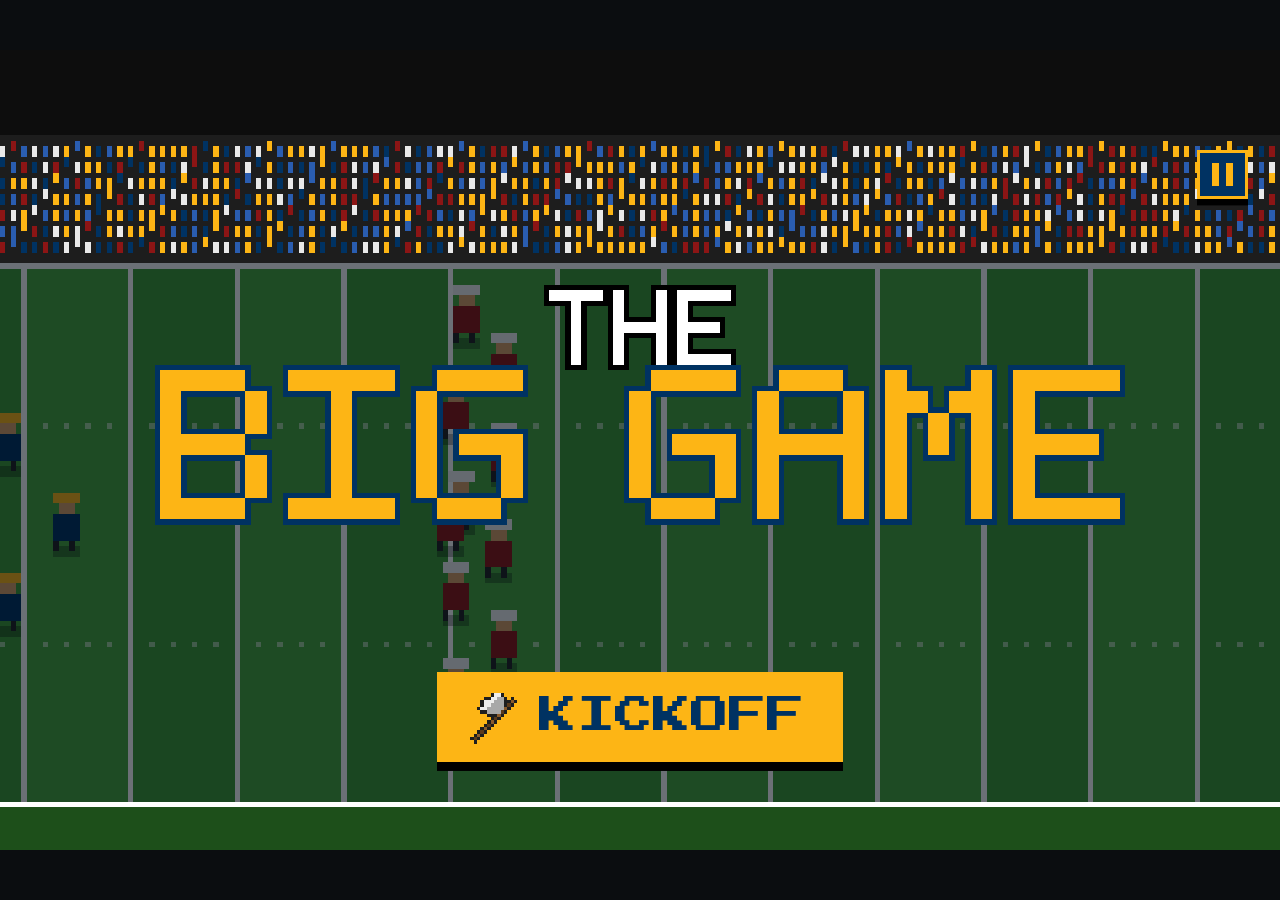
==== commit 54d437bb: "The Big Game: center the kickoff banner over the open field The banner was centered across the whole" ====
--- a/cal/index.html
+++ b/cal/index.html
@@ -275,7 +275,9 @@
     [...moEl.children].forEach((p,i)=>p.classList.toggle('on',i<G.mo));moEl.classList.toggle('fire',G.mo>=5)}
   function pop(id){const n=$(id);n.classList.remove('pop');void n.offsetWidth;n.classList.add('pop')}
   const mom=d=>{G.mo=Math.max(0,Math.min(5,G.mo+d));if(G.mo>=5&&d>0)party=Math.max(party,1.2)};
-  function flash(h,s,bad,dur,big){ban.className='c67-ban'+(big?' big':'');ban.innerHTML=`<strong class="${bad===1?'bad':bad===2?'meh':''}">${h}</strong>${s?`<small>${s}</small>`:''}`;ban.hidden=false;
+  function flash(h,s,bad,dur,big){ban.className='c67-ban'+(big?' big':'');
+  /* center over the open field when the play cards cover one side */
+  const sh=!sheet.hidden;ban.style.left=sh&&sheet.classList.contains('l')?'37%':'';ban.style.right=sh&&sheet.classList.contains('r')?'37%':'';ban.innerHTML=`<strong class="${bad===1?'bad':bad===2?'meh':''}">${h}</strong>${s?`<small>${s}</small>`:''}`;ban.hidden=false;
     if(dur){clearTimeout(flash.t);flash.t=setTimeout(()=>{if(mode!=='play'||!S||S.ph!=='dead')ban.hidden=true},dur*1000)}}
   function cueOn(t){if(cuet.textContent!==t)cuet.textContent=t;cue.hidden=false}
   /* ---------- AI ---------- */
@@ -578,7 +580,7 @@
   function wireEnd(){endEl.querySelectorAll('[data-a]').forEach(bb=>bb.addEventListener('click',()=>{const a=bb.dataset.a;if(a==='again'||a==='go')start();else toWorlds()}))}
   function start(){mode='play';P=null;chEl.hidden=true;moEl.hidden=false;ddEl.classList.remove('hot');selEl.hidden=true;endEl.hidden=true;bugEl.hidden=false;tickEl.hidden=true;
     G={q:1,conv:0,pend:null,untimed:0,furdKick:0,fog:0,snapsQ:0,chaosQ:0,used:[],played:null,cal:0,fur:0,clock:90,poss:'cal',los:25,fd:35,down:1,fl:75,ffd:65,fdn:1,mo:0,plays:0,hist:[],dhist:[],afterTD:null,fdShown:0,box:{cal:{yd:0,td:0,sk:0,pk:0},fur:{yd:0,td:0,sk:0,pk:0}},drives:[],drv:25,tds:0};
-    newSnap();stunt('CAL');flash('THE BIG GAME','CAL VS FURD',0,1.8,1);try{pcs[0].focus({preventScroll:true})}catch(_){}}
+    newSnap();stunt('CAL');flash('THE<br>BIG GAME','CAL VS FURD',0,1.8,1);try{pcs[0].focus({preventScroll:true})}catch(_){}}
   function toSplash(){mode='splash';G=null;S=null;P=null;A=null;chEl.hidden=true;moEl.hidden=false;p82Tag();selEl.hidden=false;endEl.hidden=true;bugEl.hidden=true;sheet.hidden=true;ban.hidden=true;cue.hidden=true;tickEl.hidden=true;rplB.hidden=true}
   /* ---------- input ---------- */
   function act(pos){if(mode!=='play'||!S)return;
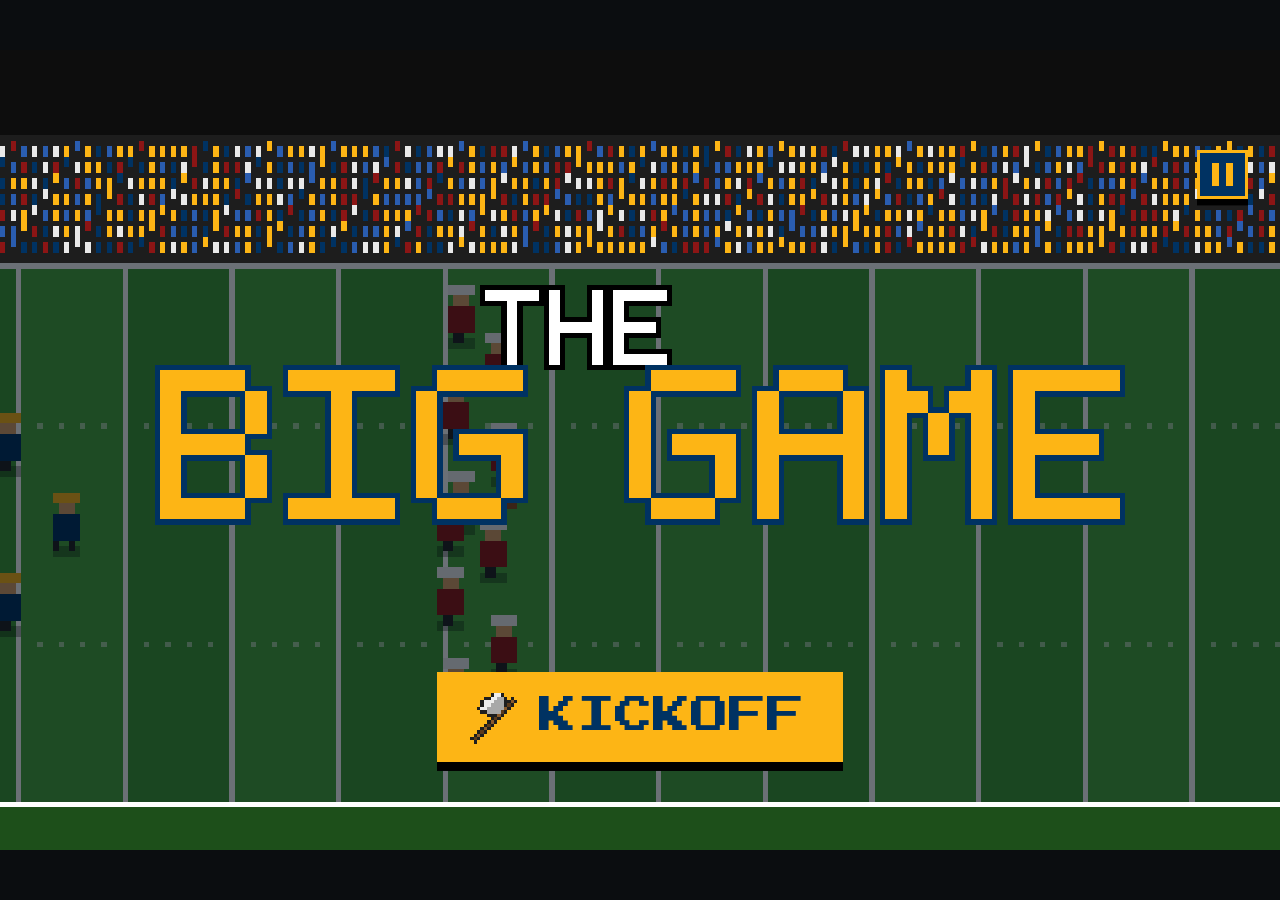
==== commit 4c1c1d3c: "The Big Game: center THE over the gap between BIG and GAME BIG is shorter than GAME, so THE centered" ====
--- a/cal/index.html
+++ b/cal/index.html
@@ -580,7 +580,7 @@
   function wireEnd(){endEl.querySelectorAll('[data-a]').forEach(bb=>bb.addEventListener('click',()=>{const a=bb.dataset.a;if(a==='again'||a==='go')start();else toWorlds()}))}
   function start(){mode='play';P=null;chEl.hidden=true;moEl.hidden=false;ddEl.classList.remove('hot');selEl.hidden=true;endEl.hidden=true;bugEl.hidden=false;tickEl.hidden=true;
     G={q:1,conv:0,pend:null,untimed:0,furdKick:0,fog:0,snapsQ:0,chaosQ:0,used:[],played:null,cal:0,fur:0,clock:90,poss:'cal',los:25,fd:35,down:1,fl:75,ffd:65,fdn:1,mo:0,plays:0,hist:[],dhist:[],afterTD:null,fdShown:0,box:{cal:{yd:0,td:0,sk:0,pk:0},fur:{yd:0,td:0,sk:0,pk:0}},drives:[],drv:25,tds:0};
-    newSnap();stunt('CAL');flash('THE<br>BIG GAME','CAL VS FURD',0,1.8,1);try{pcs[0].focus({preventScroll:true})}catch(_){}}
+    newSnap();stunt('CAL');flash('<span style="margin-right:1ch">THE</span><br>BIG GAME','CAL VS FURD',0,1.8,1);try{pcs[0].focus({preventScroll:true})}catch(_){}}
   function toSplash(){mode='splash';G=null;S=null;P=null;A=null;chEl.hidden=true;moEl.hidden=false;p82Tag();selEl.hidden=false;endEl.hidden=true;bugEl.hidden=true;sheet.hidden=true;ban.hidden=true;cue.hidden=true;tickEl.hidden=true;rplB.hidden=true}
   /* ---------- input ---------- */
   function act(pos){if(mode!=='play'||!S)return;
@@ -626,7 +626,8 @@
       else{const h=holder();let fx=S.lastFx||S.L;if(S.ball.st==='air'||S.ball.st==='pitch')fx=lerp(S.ball.x0,S.ball.tx,S.ball.k);else if(h)fx=h.x;S.lastFx=fx;ct=S.def?fx-140:fx-100}}
     ct=Math.max(0,Math.min(WW-W,ct));cam=mode==='play'||(mode==='splash'&&A)?cam+(ct-cam)*.12:ct;
     x.save();if(shake>0)x.translate(Math.round((R()-.5)*3),Math.round((R()-.5)*3));field(t,dt);
-    if(mode==='splash'){if(A)atDraw(t);x.fillStyle=A?'rgba(0,10,20,.58)':'rgba(0,10,20,.74)';x.fillRect(0,FT,W,FB-FT);word(x,'THE',W/2,52,2,'#ffffff','#000');word(x,'BIG GAME',W/2,74,4,'#FDB515','#003262');
+    if(mode==='splash'){if(A)atDraw(t);x.fillStyle=A?'rgba(0,10,20,.58)':'rgba(0,10,20,.74)';x.fillRect(0,FT,W,FB-FT);/* THE sits over the gap between BIG and GAME (x 108), which reads as centered; true center is 120 */
+      word(x,'THE',108,52,2,'#ffffff','#000');word(x,'BIG GAME',W/2,74,4,'#FDB515','#003262');
       if(!A)for(let i=0;i<6;i++)guy(W/2-50+i*20,98,i%2?FUR:CAL,false,t,false)}
     if(mode!=='splash'&&S&&S.OA&&S.ph!=='half'){const lv=S.ph==='live',offC=S.def?FUR:CAL,defC=S.def?CAL:FUR,rp=S.ph==='replay';
       x.fillStyle='#6ab0ff';x.fillRect((S.L-cam)|0,FT,1,FB-FT);if(!S.def&&G.fd<100){x.fillStyle=Y;x.fillRect((wx(G.fd)-cam)|0,FT,1,FB-FT)}
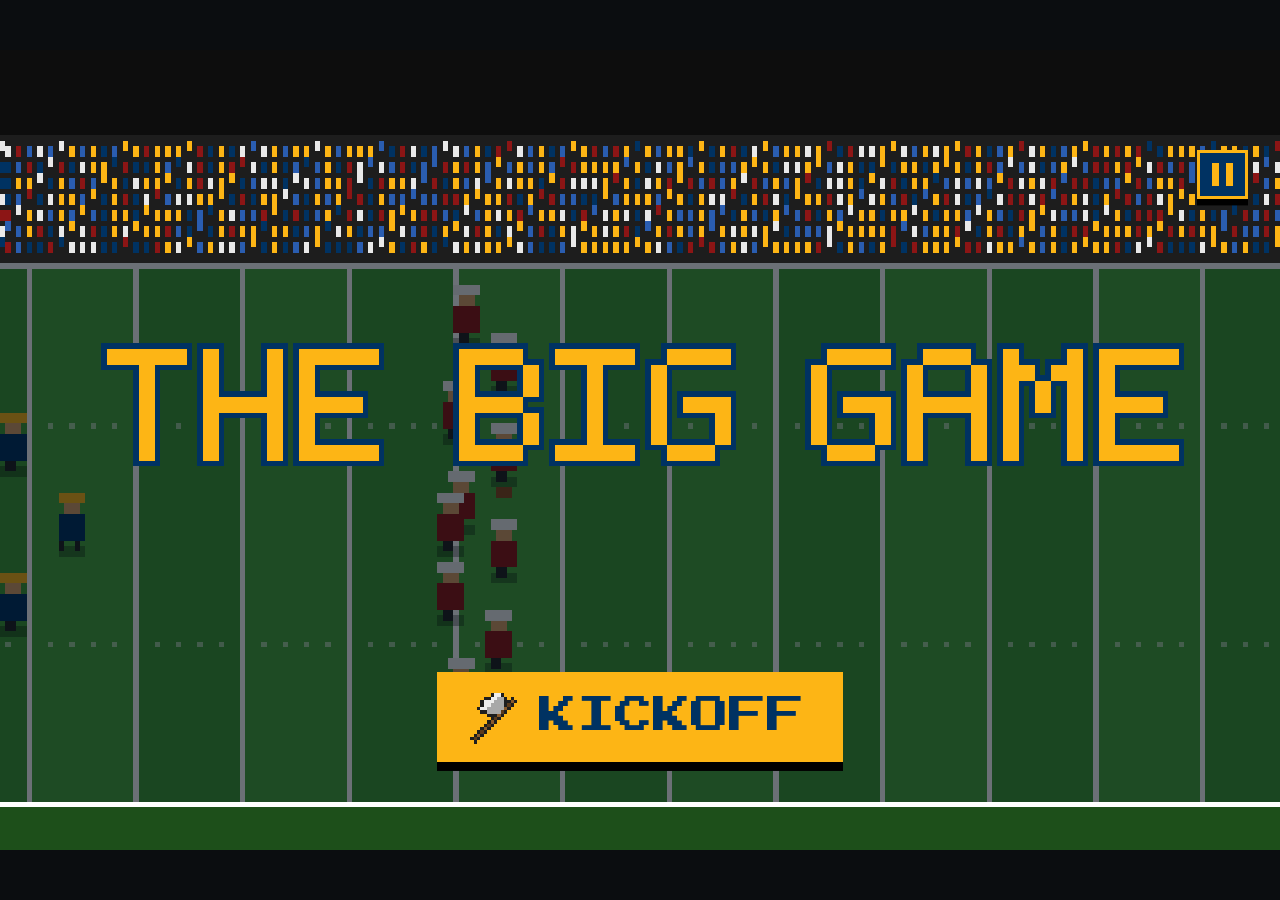
==== commit 9eab223f: "The Big Game: title on one line THE BIG GAME sits on a single gold line on the title screen and the " ====
--- a/cal/index.html
+++ b/cal/index.html
@@ -580,7 +580,7 @@
   function wireEnd(){endEl.querySelectorAll('[data-a]').forEach(bb=>bb.addEventListener('click',()=>{const a=bb.dataset.a;if(a==='again'||a==='go')start();else toWorlds()}))}
   function start(){mode='play';P=null;chEl.hidden=true;moEl.hidden=false;ddEl.classList.remove('hot');selEl.hidden=true;endEl.hidden=true;bugEl.hidden=false;tickEl.hidden=true;
     G={q:1,conv:0,pend:null,untimed:0,furdKick:0,fog:0,snapsQ:0,chaosQ:0,used:[],played:null,cal:0,fur:0,clock:90,poss:'cal',los:25,fd:35,down:1,fl:75,ffd:65,fdn:1,mo:0,plays:0,hist:[],dhist:[],afterTD:null,fdShown:0,box:{cal:{yd:0,td:0,sk:0,pk:0},fur:{yd:0,td:0,sk:0,pk:0}},drives:[],drv:25,tds:0};
-    newSnap();stunt('CAL');flash('<span style="margin-right:1ch">THE</span><br>BIG GAME','CAL VS FURD',0,1.8,1);try{pcs[0].focus({preventScroll:true})}catch(_){}}
+    newSnap();stunt('CAL');flash('<span style="font-size:4.4cqw;text-shadow:.4cqw .4cqw 0 var(--tb),.8cqw .8cqw 0 #000">THE BIG GAME</span>','CAL VS FURD',0,1.8,1);try{pcs[0].focus({preventScroll:true})}catch(_){}}
   function toSplash(){mode='splash';G=null;S=null;P=null;A=null;chEl.hidden=true;moEl.hidden=false;p82Tag();selEl.hidden=false;endEl.hidden=true;bugEl.hidden=true;sheet.hidden=true;ban.hidden=true;cue.hidden=true;tickEl.hidden=true;rplB.hidden=true}
   /* ---------- input ---------- */
   function act(pos){if(mode!=='play'||!S)return;
@@ -626,8 +626,7 @@
       else{const h=holder();let fx=S.lastFx||S.L;if(S.ball.st==='air'||S.ball.st==='pitch')fx=lerp(S.ball.x0,S.ball.tx,S.ball.k);else if(h)fx=h.x;S.lastFx=fx;ct=S.def?fx-140:fx-100}}
     ct=Math.max(0,Math.min(WW-W,ct));cam=mode==='play'||(mode==='splash'&&A)?cam+(ct-cam)*.12:ct;
     x.save();if(shake>0)x.translate(Math.round((R()-.5)*3),Math.round((R()-.5)*3));field(t,dt);
-    if(mode==='splash'){if(A)atDraw(t);x.fillStyle=A?'rgba(0,10,20,.58)':'rgba(0,10,20,.74)';x.fillRect(0,FT,W,FB-FT);/* THE sits over the gap between BIG and GAME (x 108), which reads as centered; true center is 120 */
-      word(x,'THE',108,52,2,'#ffffff','#000');word(x,'BIG GAME',W/2,74,4,'#FDB515','#003262');
+    if(mode==='splash'){if(A)atDraw(t);x.fillStyle=A?'rgba(0,10,20,.58)':'rgba(0,10,20,.74)';x.fillRect(0,FT,W,FB-FT);word(x,'THE BIG GAME',W/2,66,3,'#FDB515','#003262');
       if(!A)for(let i=0;i<6;i++)guy(W/2-50+i*20,98,i%2?FUR:CAL,false,t,false)}
     if(mode!=='splash'&&S&&S.OA&&S.ph!=='half'){const lv=S.ph==='live',offC=S.def?FUR:CAL,defC=S.def?CAL:FUR,rp=S.ph==='replay';
       x.fillStyle='#6ab0ff';x.fillRect((S.L-cam)|0,FT,1,FB-FT);if(!S.def&&G.fd<100){x.fillStyle=Y;x.fillRect((wx(G.fd)-cam)|0,FT,1,FB-FT)}
